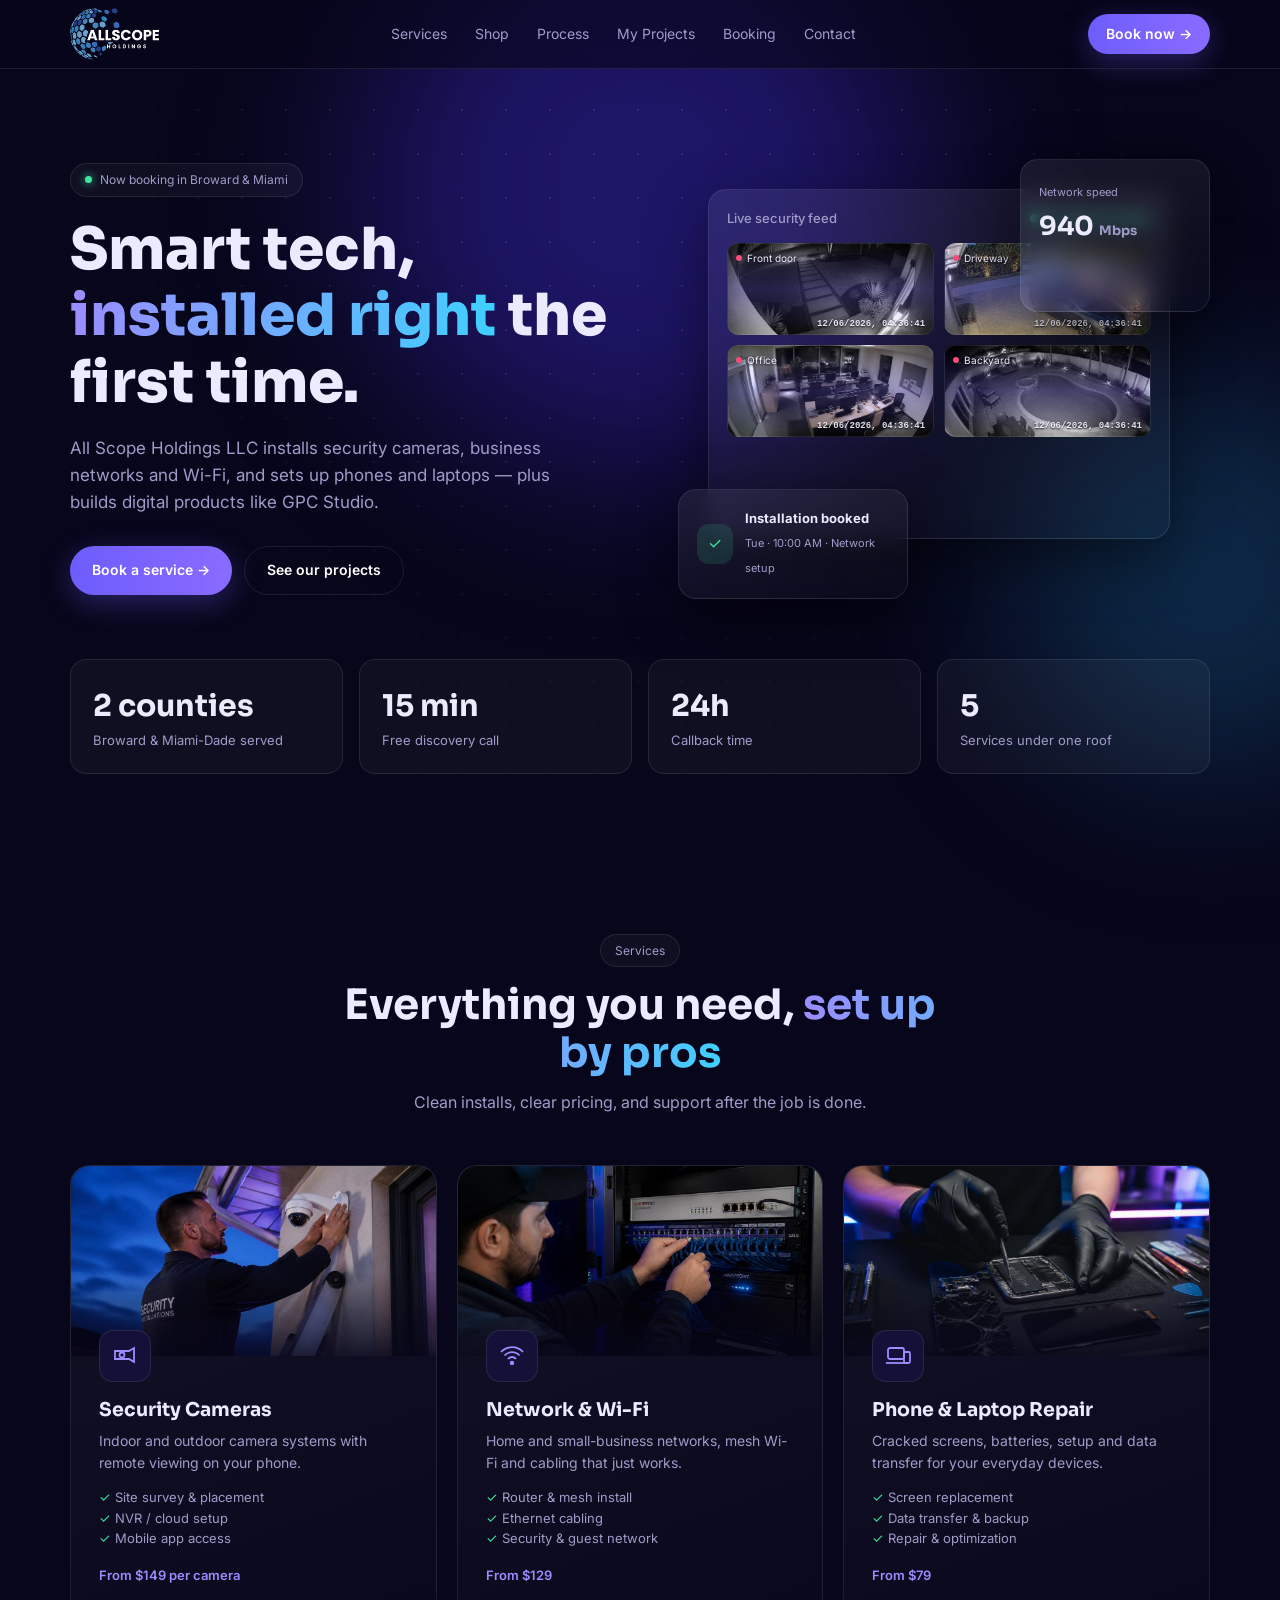
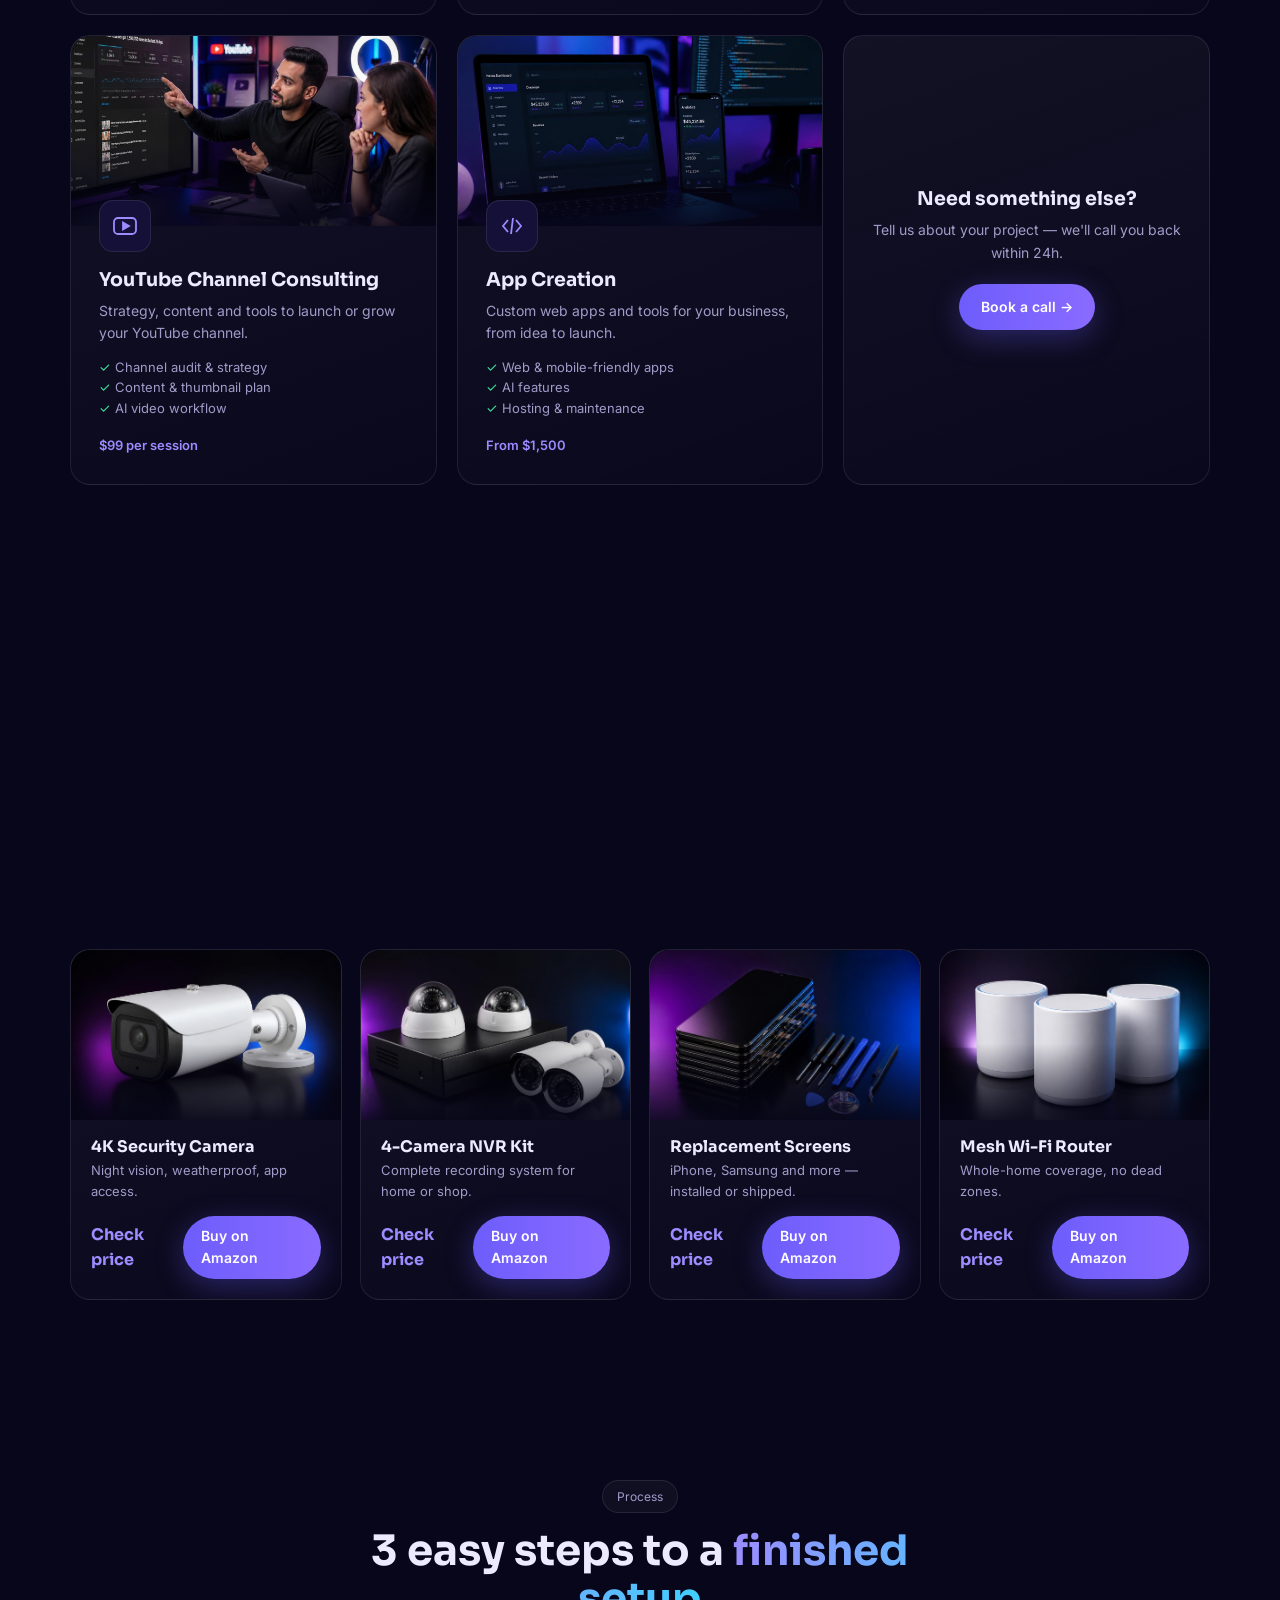
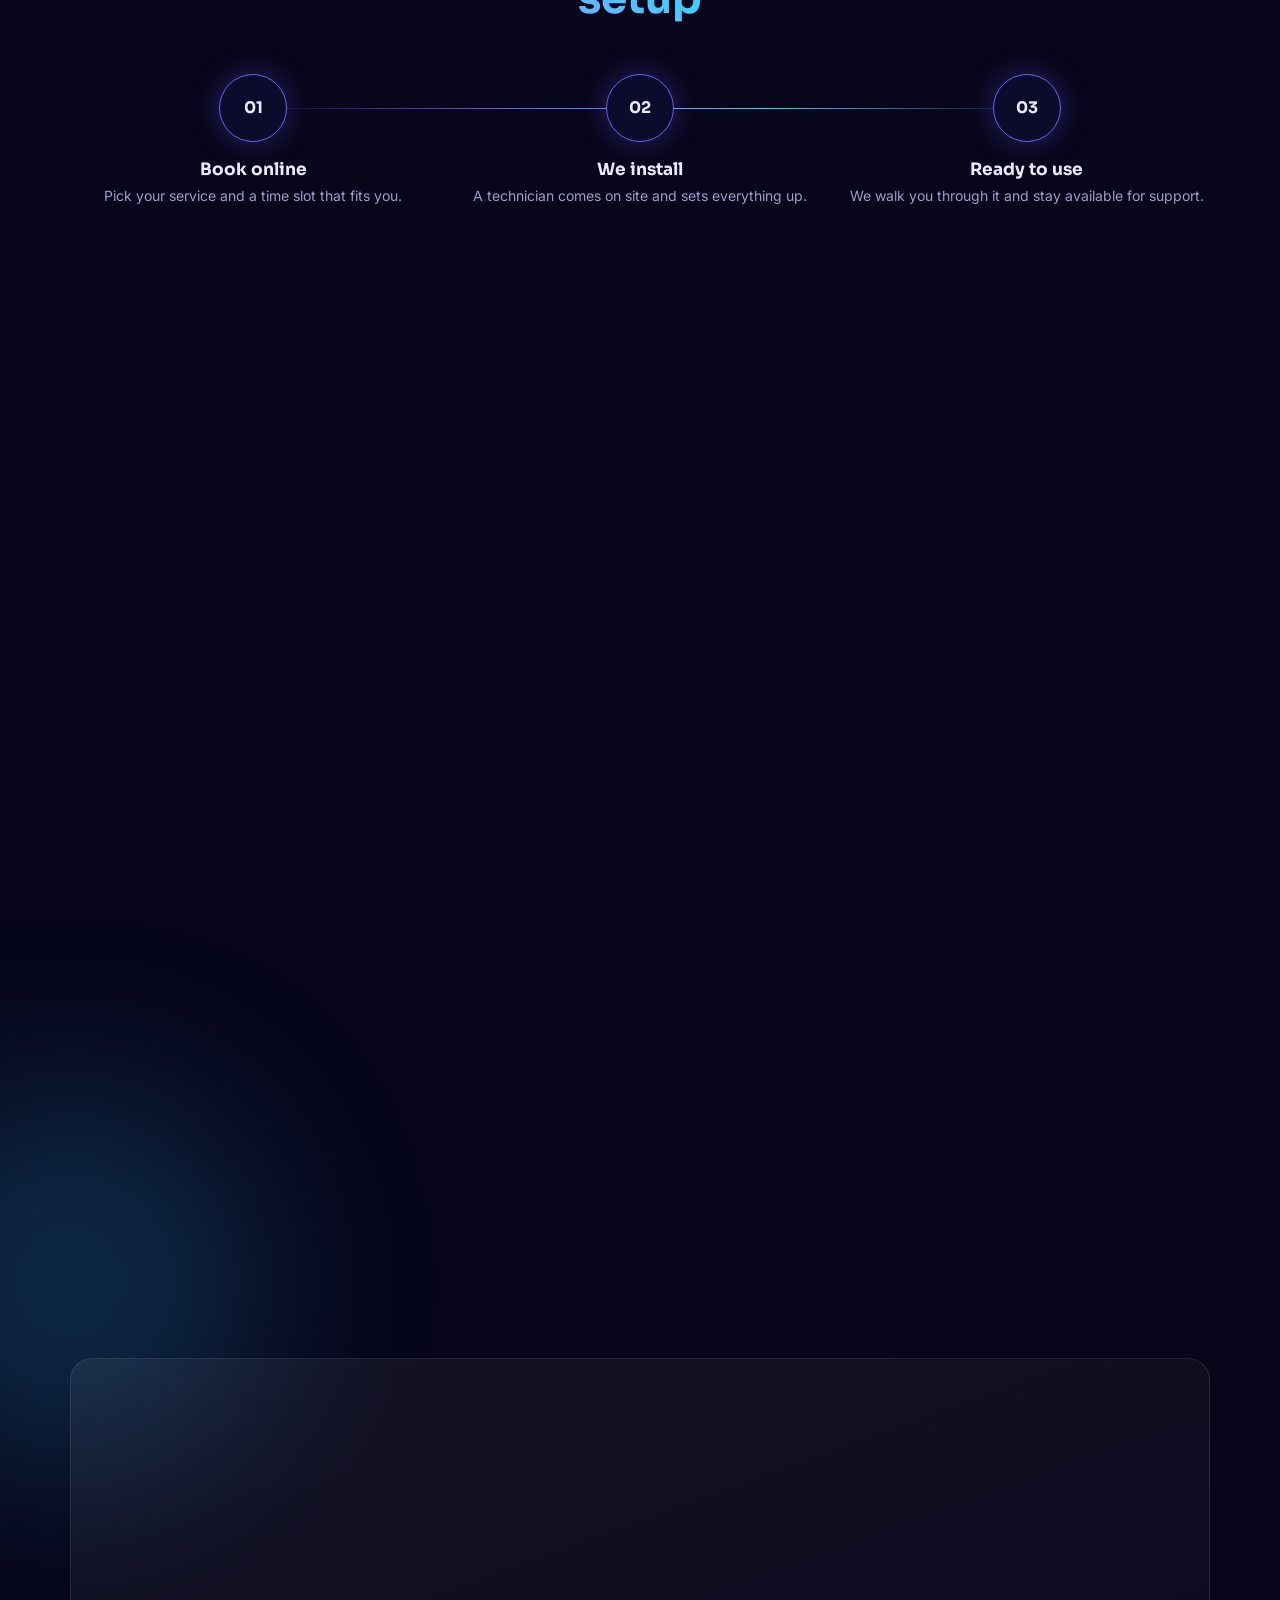
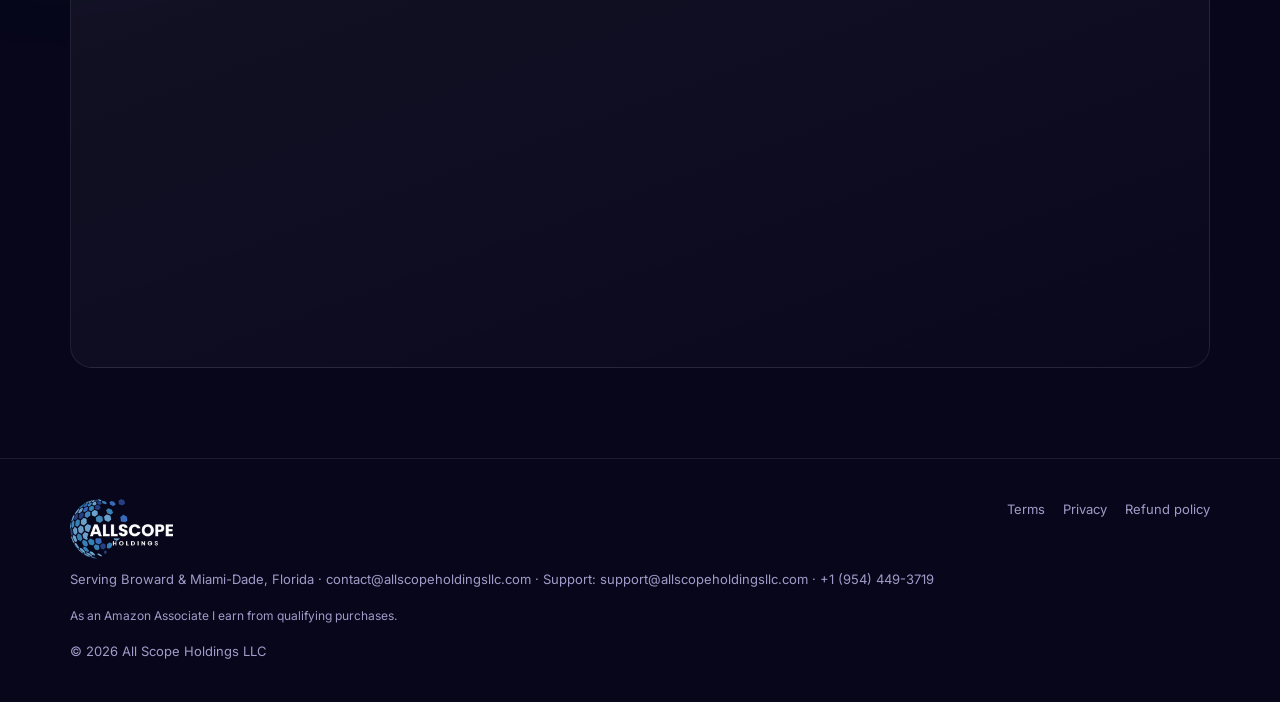
==== index.html @ c4abbd84 "Hero: realistic camera views with live clock, mobile layout fix Co-Authored-By: Claude Opus 5.5 <nor" ====
<!doctype html>
<html lang="en">
<head>
<meta charset="utf-8">
<meta name="viewport" content="width=device-width, initial-scale=1">
<title>All Scope Holdings LLC — Tech Installation & Digital Projects</title>
<link rel="icon" href="favicon.ico" sizes="any">
<link rel="icon" type="image/png" sizes="32x32" href="favicon-32.png">
<link rel="apple-touch-icon" href="apple-touch-icon.png">
<link rel="preconnect" href="https://fonts.googleapis.com">
<link href="https://fonts.googleapis.com/css2?family=Sora:wght@400;600;700;800&family=Inter:wght@400;500;600&display=swap" rel="stylesheet">
<style>
:root{
  --bg:#07061a; --bg2:#0d0b2b; --card:rgba(255,255,255,.04); --line:rgba(255,255,255,.09);
  --text:#eceaff; --muted:#a09cc9; --p1:#6d5dfc; --p2:#9b8cff; --p3:#3fd0ff; --ok:#3ee6a0;
}
*{box-sizing:border-box;margin:0;padding:0}
html{scroll-behavior:smooth}
body{background:var(--bg);color:var(--text);font-family:Inter,system-ui,sans-serif;line-height:1.6;overflow-x:hidden}
h1,h2,h3{font-family:Sora,sans-serif;line-height:1.15}
a{color:inherit;text-decoration:none}
.wrap{max-width:1180px;margin:0 auto;padding:0 20px}
.grad{background:linear-gradient(90deg,var(--p2),var(--p3));-webkit-background-clip:text;background-clip:text;color:transparent}

/* background */
.stars{position:fixed;inset:0;z-index:-2;background-image:radial-gradient(rgba(255,255,255,.35) 1px,transparent 1px);background-size:44px 44px;mask-image:radial-gradient(ellipse at top,#000 20%,transparent 75%);opacity:.35}
.glow{position:absolute;border-radius:50%;filter:blur(90px);z-index:-1;pointer-events:none}
.g1{width:560px;height:560px;background:#4b35ff55;top:-160px;left:50%;transform:translateX(-50%);animation:pulse 8s ease-in-out infinite}
.g2{width:380px;height:380px;background:#2bb8ff33;top:320px;right:-120px;animation:pulse 10s ease-in-out infinite reverse}
@keyframes pulse{50%{opacity:.55;transform:translateX(-50%) scale(1.12)}}
.g2{animation-name:pulse2}@keyframes pulse2{50%{opacity:.5;transform:scale(1.15)}}

/* nav */
nav{position:sticky;top:0;z-index:50;backdrop-filter:blur(14px);background:rgba(7,6,26,.6);border-bottom:1px solid var(--line)}
nav .wrap{display:flex;align-items:center;justify-content:space-between;height:68px}
.logo{display:flex;align-items:center;gap:10px;font-family:Sora;font-weight:800;font-size:18px}
.links{display:flex;gap:28px;font-size:14px;color:var(--muted)}
.links a:hover{color:#fff}
.btn{display:inline-flex;align-items:center;gap:8px;padding:12px 22px;border-radius:999px;background:linear-gradient(90deg,var(--p1),#8a6bff);color:#fff;font-weight:600;font-size:14px;border:0;cursor:pointer;box-shadow:0 8px 30px #6d5dfc55;transition:transform .2s,box-shadow .2s}
.btn:hover{transform:translateY(-2px);box-shadow:0 12px 40px #6d5dfc88}
.btn.ghost{background:transparent;border:1px solid var(--line);box-shadow:none}
.btn.sm{padding:9px 18px}

/* hero */
.hero{position:relative;padding:90px 0 70px}
.hero .wrap{display:grid;grid-template-columns:1.05fr 1fr;gap:50px;align-items:center}
.pill{display:inline-flex;gap:8px;align-items:center;padding:6px 14px;border:1px solid var(--line);border-radius:999px;font-size:12px;color:var(--muted);background:var(--card)}
.pill b{width:7px;height:7px;border-radius:50%;background:var(--ok);box-shadow:0 0 10px var(--ok)}
.hero h1{font-size:clamp(36px,5vw,58px);margin:20px 0 18px;font-weight:800}
.hero p{color:var(--muted);font-size:17px;max-width:520px}
.cta{display:flex;gap:12px;margin-top:30px;flex-wrap:wrap}

/* hero visual */
.stage{position:relative;height:440px}
.panel{position:absolute;background:linear-gradient(160deg,rgba(255,255,255,.08),rgba(255,255,255,.02));border:1px solid var(--line);border-radius:18px;backdrop-filter:blur(10px);padding:18px;box-shadow:0 20px 60px rgba(0,0,0,.45)}
.float{animation:float 6s ease-in-out infinite}
.float.d2{animation-delay:-2s}.float.d3{animation-delay:-4s}
@keyframes float{50%{transform:translateY(-14px)}}
.p-main{inset:30px 40px 60px 30px}
.p-main h4{font-size:13px;color:var(--muted);font-weight:500;display:flex;justify-content:space-between}
.cams{display:grid;grid-template-columns:1fr 1fr;gap:10px;margin-top:14px}
.cam{height:92px;border-radius:12px;background:linear-gradient(135deg,#1b1646,#0f1c3a) center/cover no-repeat;position:relative;overflow:hidden;border:1px solid var(--line)}
.cam time{position:absolute;right:8px;bottom:5px;font:600 9px/1 ui-monospace,Consolas,monospace;color:#fff;text-shadow:0 1px 2px #000;opacity:.9}
.cam:after{content:"";position:absolute;inset:0;background:linear-gradient(transparent,rgba(109,93,252,.25),transparent);animation:scan 3.2s linear infinite}
.cam:nth-child(2):after{animation-delay:-.8s}.cam:nth-child(3):after{animation-delay:-1.6s}.cam:nth-child(4):after{animation-delay:-2.4s}
@keyframes scan{from{transform:translateY(-100%)}to{transform:translateY(100%)}}
.cam span{position:absolute;left:8px;top:6px;font-size:10px;color:#fff;text-shadow:0 1px 2px #000;display:flex;gap:5px;align-items:center}
.cam span:before{content:"";width:6px;height:6px;border-radius:50%;background:#ff4d6d;animation:blink 1.2s infinite}
@keyframes blink{50%{opacity:.2}}
.p-net{right:0;top:0;width:190px}
.p-net small{color:var(--muted);font-size:11px}
.p-net strong{display:block;font-family:Sora;font-size:26px;margin:2px 0}
.bars{display:flex;gap:5px;align-items:flex-end;height:44px}
.bars i{flex:1;border-radius:4px;background:linear-gradient(var(--p2),var(--p1));animation:bar 2.4s ease-in-out infinite}
.bars i:nth-child(2n){animation-delay:-.6s}.bars i:nth-child(3n){animation-delay:-1.2s}
@keyframes bar{0%,100%{height:30%}50%{height:100%}}
.p-book{left:0;bottom:0;width:230px;display:flex;gap:12px;align-items:center}
.p-book .ic{width:40px;height:40px;border-radius:12px;background:#3ee6a022;display:grid;place-items:center;color:var(--ok)}
.p-book b{font-size:13px;display:block}.p-book small{font-size:11px;color:var(--muted)}

/* stats */
.hero .wrap.full{display:block;margin-top:60px}
.stats{display:grid;grid-template-columns:repeat(4,1fr);gap:16px;margin-top:10px}
.stat{padding:22px;border:1px solid var(--line);border-radius:16px;background:var(--card)}
.stat strong{font-family:Sora;font-size:30px}
.stat p{color:var(--muted);font-size:13px}

/* sections */
section{padding:90px 0;position:relative}
.head{text-align:center;max-width:640px;margin:0 auto 50px}
.head .pill{margin-bottom:14px}
.head h2{font-size:clamp(28px,3.6vw,42px);margin-bottom:12px}
.head p{color:var(--muted)}
.grid3{display:grid;grid-template-columns:repeat(3,1fr);gap:20px}
.card{position:relative;padding:28px;border:1px solid var(--line);border-radius:20px;background:linear-gradient(160deg,rgba(255,255,255,.05),rgba(255,255,255,.01));overflow:hidden;transition:transform .3s,border-color .3s}
.card:before{content:"";position:absolute;inset:-1px;border-radius:20px;padding:1px;background:linear-gradient(140deg,var(--p1),transparent 40%,transparent 60%,var(--p3));-webkit-mask:linear-gradient(#000 0 0) content-box,linear-gradient(#000 0 0);-webkit-mask-composite:xor;mask-composite:exclude;opacity:0;transition:opacity .3s}
.card:hover{transform:translateY(-6px)}.card:hover:before{opacity:1}
.card .ic{width:52px;height:52px;border-radius:14px;display:grid;place-items:center;background:linear-gradient(135deg,#6d5dfc33,#3fd0ff22);margin-bottom:18px;color:var(--p2)}
.card h3{font-size:19px;margin-bottom:8px}
.card p{color:var(--muted);font-size:14px}
.card .price{margin-top:16px;font-size:13px;color:var(--p2);font-weight:600}
.card ul{list-style:none;margin-top:12px;font-size:13px;color:var(--muted)}
.card li:before{content:"✓  ";color:var(--ok)}
.card .ph{margin:-28px -28px 22px;height:190px;background:linear-gradient(135deg,#1b1646,#0f1c3a) center/cover no-repeat;position:relative}
.card .ph:after{content:"";position:absolute;inset:0;background:linear-gradient(transparent 55%,rgba(7,6,26,.85))}
.card .ph + .ic{margin-top:-48px;position:relative;z-index:1;background:#141038;border:1px solid var(--line)}

/* shop */
.shop{display:grid;grid-template-columns:repeat(4,1fr);gap:18px}
.item{padding:0;display:flex;flex-direction:column}
.item .ph{margin:0;height:170px}
.item .body{padding:18px 20px 20px;display:flex;flex-direction:column;flex:1}
.item h3{font-size:16px;margin-bottom:4px}
.item p{font-size:13px;flex:1}
.item .row{display:flex;justify-content:space-between;align-items:center;margin-top:14px}
.item .row b{font-family:Sora;color:var(--p2)}

/* process */
.steps{display:grid;grid-template-columns:repeat(3,1fr);gap:20px;position:relative}
.steps:before{content:"";position:absolute;top:34px;left:16%;right:16%;height:1px;background:linear-gradient(90deg,transparent,var(--p1),var(--p3),transparent)}
.step{text-align:center}
.step .n{width:68px;height:68px;margin:0 auto 18px;border-radius:50%;display:grid;place-items:center;font-family:Sora;font-weight:700;background:var(--bg2);border:1px solid var(--p1);box-shadow:0 0 30px #6d5dfc55;position:relative}
.step h3{font-size:17px;margin-bottom:6px}.step p{color:var(--muted);font-size:14px}

/* projects */
.feat{display:grid;grid-template-columns:1.2fr 1fr;gap:40px;align-items:center;padding:40px}
.feat .tag{display:inline-block;font-size:11px;padding:4px 10px;border-radius:999px;background:#6d5dfc33;color:var(--p2);margin-bottom:14px}
.feat h3{font-size:30px}
.feat .art{position:absolute;right:-60px;top:-60px;width:320px;height:320px;border-radius:50%;background:radial-gradient(circle,#6d5dfc55,transparent 70%)}
.plans{display:grid;gap:10px;position:relative}
.plans div{display:grid;grid-template-columns:90px 1fr auto;align-items:center;padding:14px 18px;border:1px solid var(--line);border-radius:14px;background:rgba(7,6,26,.5);font-size:14px}
.plans span{color:var(--muted)}.plans em{font-style:normal;font-family:Sora;font-weight:600;color:var(--p2)}
.plans small{color:var(--muted);font-size:12px;text-align:right}

/* booking */
.cal{padding:24px;border:1px solid var(--line);border-radius:22px;background:linear-gradient(160deg,rgba(255,255,255,.06),rgba(255,255,255,.01))}

footer{border-top:1px solid var(--line);padding:40px 0;color:var(--muted);font-size:13px}
footer .wrap{display:flex;justify-content:space-between;flex-wrap:wrap;gap:16px}
footer nav{position:static;background:none;border:0;backdrop-filter:none;display:flex;gap:18px}

/* reveal */
.rv{opacity:0;transform:translateY(40px);transition:opacity .9s ease,transform .9s cubic-bezier(.2,.7,.2,1)}
.rv.in{opacity:1;transform:none}

@media (max-width:900px){
  .hero .wrap{grid-template-columns:1fr}
  .grid3,.steps,.stats,.shop{grid-template-columns:1fr 1fr}
  .feat{grid-template-columns:1fr;padding:28px}
  .links{display:none}
  .steps:before{display:none}
}
@media (max-width:560px){.grid3,.steps,.stats,.shop{grid-template-columns:1fr}.stage{height:520px}.p-main{inset:135px 0 60px 0}.p-net{width:170px;padding:14px}}
@media (prefers-reduced-motion:reduce){*{animation:none!important;transition:none!important}.rv{opacity:1;transform:none}}
</style>
</head>
<body>
<div class="stars"></div>

<nav><div class="wrap">
  <a class="logo" href="#"><img src="img/logo-nav.png" alt="All Scope Holdings" height="52"></a>
  <div class="links"><a href="#services">Services</a><a href="#shop">Shop</a><a href="#process">Process</a><a href="#projects">My Projects</a><a href="#booking">Booking</a><a href="#contact">Contact</a></div>
  <a class="btn sm" href="#booking">Book now →</a>
</div></nav>

<header class="hero">
  <div class="glow g1"></div><div class="glow g2"></div>
  <div class="wrap">
    <div class="rv">
      <span class="pill"><b></b> Now booking in Broward & Miami</span>
      <h1>Smart tech, <span class="grad">installed right</span> the first time.</h1>
      <p>All Scope Holdings LLC installs security cameras, business networks and Wi-Fi, and sets up phones and laptops — plus builds digital products like GPC Studio.</p>
      <div class="cta"><a class="btn" href="#booking">Book a service →</a><a class="btn ghost" href="#projects">See our projects</a></div>
    </div>
    <div class="stage rv">
      <div class="panel p-main float">
        <h4><span>Live security feed</span><span style="color:var(--ok)">● 4 cameras online</span></h4>
        <div class="cams"><div class="cam" style="background-image:url(img/cam-front.jpg)"><span>Front door</span><time></time></div><div class="cam" style="background-image:url(img/cam-driveway.jpg)"><span>Driveway</span><time></time></div><div class="cam" style="background-image:url(img/cam-office.jpg)"><span>Office</span><time></time></div><div class="cam" style="background-image:url(img/cam-backyard.jpg)"><span>Backyard</span><time></time></div></div>
      </div>
      <div class="panel p-net float d2"><small>Network speed</small><strong>940 <span style="font-size:13px;color:var(--muted)">Mbps</span></strong><div class="bars"><i></i><i></i><i></i><i></i><i></i><i></i><i></i></div></div>
      <div class="panel p-book float d3"><div class="ic">✓</div><div><b>Installation booked</b><small>Tue · 10:00 AM · Network setup</small></div></div>
    </div>
  </div>
  <div class="wrap full"><div class="stats rv">
    <div class="stat"><strong data-count="2">0</strong><strong> counties</strong><p>Broward & Miami-Dade served</p></div>
    <div class="stat"><strong data-count="15">0</strong><strong> min</strong><p>Free discovery call</p></div>
    <div class="stat"><strong data-count="24">0</strong><strong>h</strong><p>Callback time</p></div>
    <div class="stat"><strong data-count="5">0</strong><strong></strong><p>Services under one roof</p></div>
  </div></div>
</header>

<section id="services">
  <div class="wrap">
    <div class="head rv"><span class="pill">Services</span><h2>Everything you need, <span class="grad">set up by pros</span></h2><p>Clean installs, clear pricing, and support after the job is done.</p></div>
    <div class="grid3">
      <div class="card rv"><div class="ph" style="background-image:url(img/cameras.jpg)"></div><div class="ic"><svg width="26" height="26" fill="none" stroke="currentColor" stroke-width="1.8"><path d="M3 8h14l5-3v14l-5-3H3z"/><circle cx="10" cy="12" r="2.5"/></svg></div><h3>Security Cameras</h3><p>Indoor and outdoor camera systems with remote viewing on your phone.</p><ul><li>Site survey & placement</li><li>NVR / cloud setup</li><li>Mobile app access</li></ul><div class="price">From $149 per camera</div></div>
      <div class="card rv"><div class="ph" style="background-image:url(img/network.jpg)"></div><div class="ic"><svg width="26" height="26" fill="none" stroke="currentColor" stroke-width="1.8"><path d="M2 9a15 15 0 0 1 22 0M5.5 12.5a10 10 0 0 1 15 0M9 16a5 5 0 0 1 8 0"/><circle cx="13" cy="20" r="1.3" fill="currentColor"/></svg></div><h3>Network & Wi-Fi</h3><p>Home and small-business networks, mesh Wi-Fi and cabling that just works.</p><ul><li>Router & mesh install</li><li>Ethernet cabling</li><li>Security & guest network</li></ul><div class="price">From $129</div></div>
      <div class="card rv"><div class="ph" style="background-image:url(img/phone-repair.jpg)"></div><div class="ic"><svg width="26" height="26" fill="none" stroke="currentColor" stroke-width="1.8"><rect x="3" y="5" width="16" height="11" rx="2"/><path d="M1 20h20"/><rect x="19" y="9" width="6" height="11" rx="1.5"/></svg></div><h3>Phone & Laptop Repair</h3><p>Cracked screens, batteries, setup and data transfer for your everyday devices.</p><ul><li>Screen replacement</li><li>Data transfer & backup</li><li>Repair & optimization</li></ul><div class="price">From $79</div></div>
      <div class="card rv"><div class="ph" style="background-image:url(img/youtube.jpg)"></div><div class="ic"><svg width="26" height="26" fill="none" stroke="currentColor" stroke-width="1.8"><rect x="2" y="5" width="22" height="16" rx="4"/><path d="M11 9.5v7l6-3.5z" fill="currentColor"/></svg></div><h3>YouTube Channel Consulting</h3><p>Strategy, content and tools to launch or grow your YouTube channel.</p><ul><li>Channel audit & strategy</li><li>Content & thumbnail plan</li><li>AI video workflow</li></ul><div class="price">$99 per session</div></div>
      <div class="card rv"><div class="ph" style="background-image:url(img/app-dev.jpg)"></div><div class="ic"><svg width="26" height="26" fill="none" stroke="currentColor" stroke-width="1.8"><path d="M9 7l-5 6 5 6M17 7l5 6-5 6M14 5l-2 16"/></svg></div><h3>App Creation</h3><p>Custom web apps and tools for your business, from idea to launch.</p><ul><li>Web & mobile-friendly apps</li><li>AI features</li><li>Hosting & maintenance</li></ul><div class="price">From $1,500</div></div>
      <div class="card rv" style="display:flex;flex-direction:column;justify-content:center;text-align:center"><h3>Need something else?</h3><p>Tell us about your project — we'll call you back within 24h.</p><div style="margin-top:20px"><a class="btn" href="#booking">Book a call →</a></div></div>
    </div>
  </div>
</section>

<section id="shop">
  <div class="wrap">
    <div class="head rv"><span class="pill">Shop</span><h2>Quality <span class="grad">equipment</span>, ready to install</h2><p>The same gear we use on our jobs. Order it on Amazon, then book us for the installation.</p><p style="font-size:12px;margin-top:8px">As an Amazon Associate I earn from qualifying purchases.</p></div>
    <div class="shop">
      <div class="card item rv"><div class="ph" style="background-image:url(img/shop-camera.jpg)"></div><div class="body"><h3>4K Security Camera</h3><p>Night vision, weatherproof, app access.</p><div class="row"><b>Check price</b><a class="btn sm" href="https://www.amazon.com/shop/constantdeal" target="_blank" rel="noopener sponsored">Buy on Amazon</a></div></div></div>
      <div class="card item rv"><div class="ph" style="background-image:url(img/shop-kit.jpg)"></div><div class="body"><h3>4-Camera NVR Kit</h3><p>Complete recording system for home or shop.</p><div class="row"><b>Check price</b><a class="btn sm" href="https://www.amazon.com/shop/constantdeal" target="_blank" rel="noopener sponsored">Buy on Amazon</a></div></div></div>
      <div class="card item rv"><div class="ph" style="background-image:url(img/shop-screen.jpg)"></div><div class="body"><h3>Replacement Screens</h3><p>iPhone, Samsung and more — installed or shipped.</p><div class="row"><b>Check price</b><a class="btn sm" href="https://www.amazon.com/shop/constantdeal" target="_blank" rel="noopener sponsored">Buy on Amazon</a></div></div></div>
      <div class="card item rv"><div class="ph" style="background-image:url(img/shop-wifi.jpg)"></div><div class="body"><h3>Mesh Wi-Fi Router</h3><p>Whole-home coverage, no dead zones.</p><div class="row"><b>Check price</b><a class="btn sm" href="https://www.amazon.com/shop/constantdeal" target="_blank" rel="noopener sponsored">Buy on Amazon</a></div></div></div>
    </div>
  </div>
</section>

<section id="process">
  <div class="wrap">
    <div class="head rv"><span class="pill">Process</span><h2>3 easy steps to a <span class="grad">finished setup</span></h2></div>
    <div class="steps">
      <div class="step rv"><div class="n">01</div><h3>Book online</h3><p>Pick your service and a time slot that fits you.</p></div>
      <div class="step rv"><div class="n">02</div><h3>We install</h3><p>A technician comes on site and sets everything up.</p></div>
      <div class="step rv"><div class="n">03</div><h3>Ready to use</h3><p>We walk you through it and stay available for support.</p></div>
    </div>
  </div>
</section>

<section id="projects">
  <div class="wrap">
    <div class="head rv"><span class="pill">My Projects</span><h2>Our <span class="grad">digital projects</span></h2><p>Products we build and run.</p></div>
    <a class="card feat rv" href="https://gpcstudio.app" target="_blank" rel="noopener">
      <div class="art"></div>
      <div>
        <span class="tag">SaaS · AI</span>
        <h3>GPC Studio</h3>
        <p>AI-powered video creation studio for YouTube creators: prompt generator, bulk images, text-to-speech, audio transcripts, royalty-free music and automatic video editing — all in one place.</p>
        <span class="btn" style="margin-top:22px">Open GPC Studio →</span>
      </div>
      <div class="plans">
        <div><b>Free</b><span>10 credits / mo</span><em>$0</em></div>
        <div><b>Creator</b><span>400 credits / mo</span><em>$5/mo</em></div>
        <div><b>Growth</b><span>2,000 credits / mo</span><em>$15/mo</em></div>
        <div><b>Scale</b><span>9,000 credits / mo</span><em>$49/mo</em></div>
        <small>Yearly billing saves 25%.</small>
      </div>
    </a>
  </div>
</section>

<section id="booking">
  <div class="glow g2" style="top:80px;left:-120px;right:auto"></div>
  <div class="wrap">
    <div class="head rv"><span class="pill">Online booking</span><h2>Book your <span class="grad">installation</span> in 1 minute</h2><p>Pick a time for a 15-minute call — we call you back to understand your needs and plan your installation.</p></div>
    <div class="cal rv"><div id="cal-inline" style="width:100%;min-height:560px;overflow:auto"></div></div>
  </div>
</section>

<footer id="contact"><div class="wrap">
  <div><img src="img/logo-nav.png" alt="All Scope Holdings LLC" height="60" style="display:block;margin-bottom:10px">Serving Broward & Miami-Dade, Florida · <a href="mailto:contact@allscopeholdingsllc.com">contact@allscopeholdingsllc.com</a> · Support: <a href="mailto:support@allscopeholdingsllc.com">support@allscopeholdingsllc.com</a> · <a href="tel:+19544493719">+1 (954) 449-3719</a></div>
  <nav><a href="#">Terms</a><a href="#">Privacy</a><a href="#">Refund policy</a></nav>
  <div style="flex-basis:100%;font-size:12px">As an Amazon Associate I earn from qualifying purchases.</div>
  <div>© 2026 All Scope Holdings LLC</div>
</div></footer>

<script>
// scroll reveal
const io=new IntersectionObserver(es=>es.forEach(e=>{if(e.isIntersecting){e.target.classList.add('in');io.unobserve(e.target)}}),{threshold:.15});
document.querySelectorAll('.rv').forEach((el,i)=>{el.style.transitionDelay=(i%3)*0.1+'s';io.observe(el)});
// counters
const co=new IntersectionObserver(es=>es.forEach(e=>{if(!e.isIntersecting)return;const el=e.target,end=+el.dataset.count,t0=performance.now();
  (function tick(t){const k=Math.min((t-t0)/1600,1);el.textContent=Math.round(end*(1-Math.pow(1-k,3)));if(k<1)requestAnimationFrame(tick)})(t0);co.unobserve(el)}),{threshold:.5});
document.querySelectorAll('[data-count]').forEach(el=>co.observe(el));
// live camera clocks
const clk=()=>{const t=new Date().toLocaleString("en-US",{month:"2-digit",day:"2-digit",year:"numeric",hour:"2-digit",minute:"2-digit",second:"2-digit",hour12:false});document.querySelectorAll(".cam time").forEach(e=>e.textContent=t)};clk();setInterval(clk,1000);
</script>
<script>
// Cal.com inline booking (official embed snippet)
(function (C, A, L) { let p = function (a, ar) { a.q.push(ar); }; let d = C.document; C.Cal = C.Cal || function () { let cal = C.Cal; let ar = arguments; if (!cal.loaded) { cal.ns = {}; cal.q = cal.q || []; d.head.appendChild(d.createElement("script")).src = A; cal.loaded = true; } if (ar[0] === L) { const api = function () { p(api, arguments); }; const namespace = ar[1]; api.q = api.q || []; if (typeof namespace === "string") { cal.ns[namespace] = cal.ns[namespace] || api; p(cal.ns[namespace], ar); p(cal, ["initNamespace", namespace]); } else p(cal, ar); return; } p(cal, ar); }; })(window, "https://app.cal.com/embed/embed.js", "init");
Cal("init", "book-an-appointment", { origin: "https://cal.com" });
Cal.ns["book-an-appointment"]("inline", { elementOrSelector: "#cal-inline", calLink: "guerino-constant/book-an-appointment", config: { layout: "month_view", theme: "dark" } });
Cal.ns["book-an-appointment"]("ui", { theme: "dark", cssVarsPerTheme: { dark: { "cal-brand": "#6d5dfc" } }, layout: "month_view" });
</script>
</body>
</html>
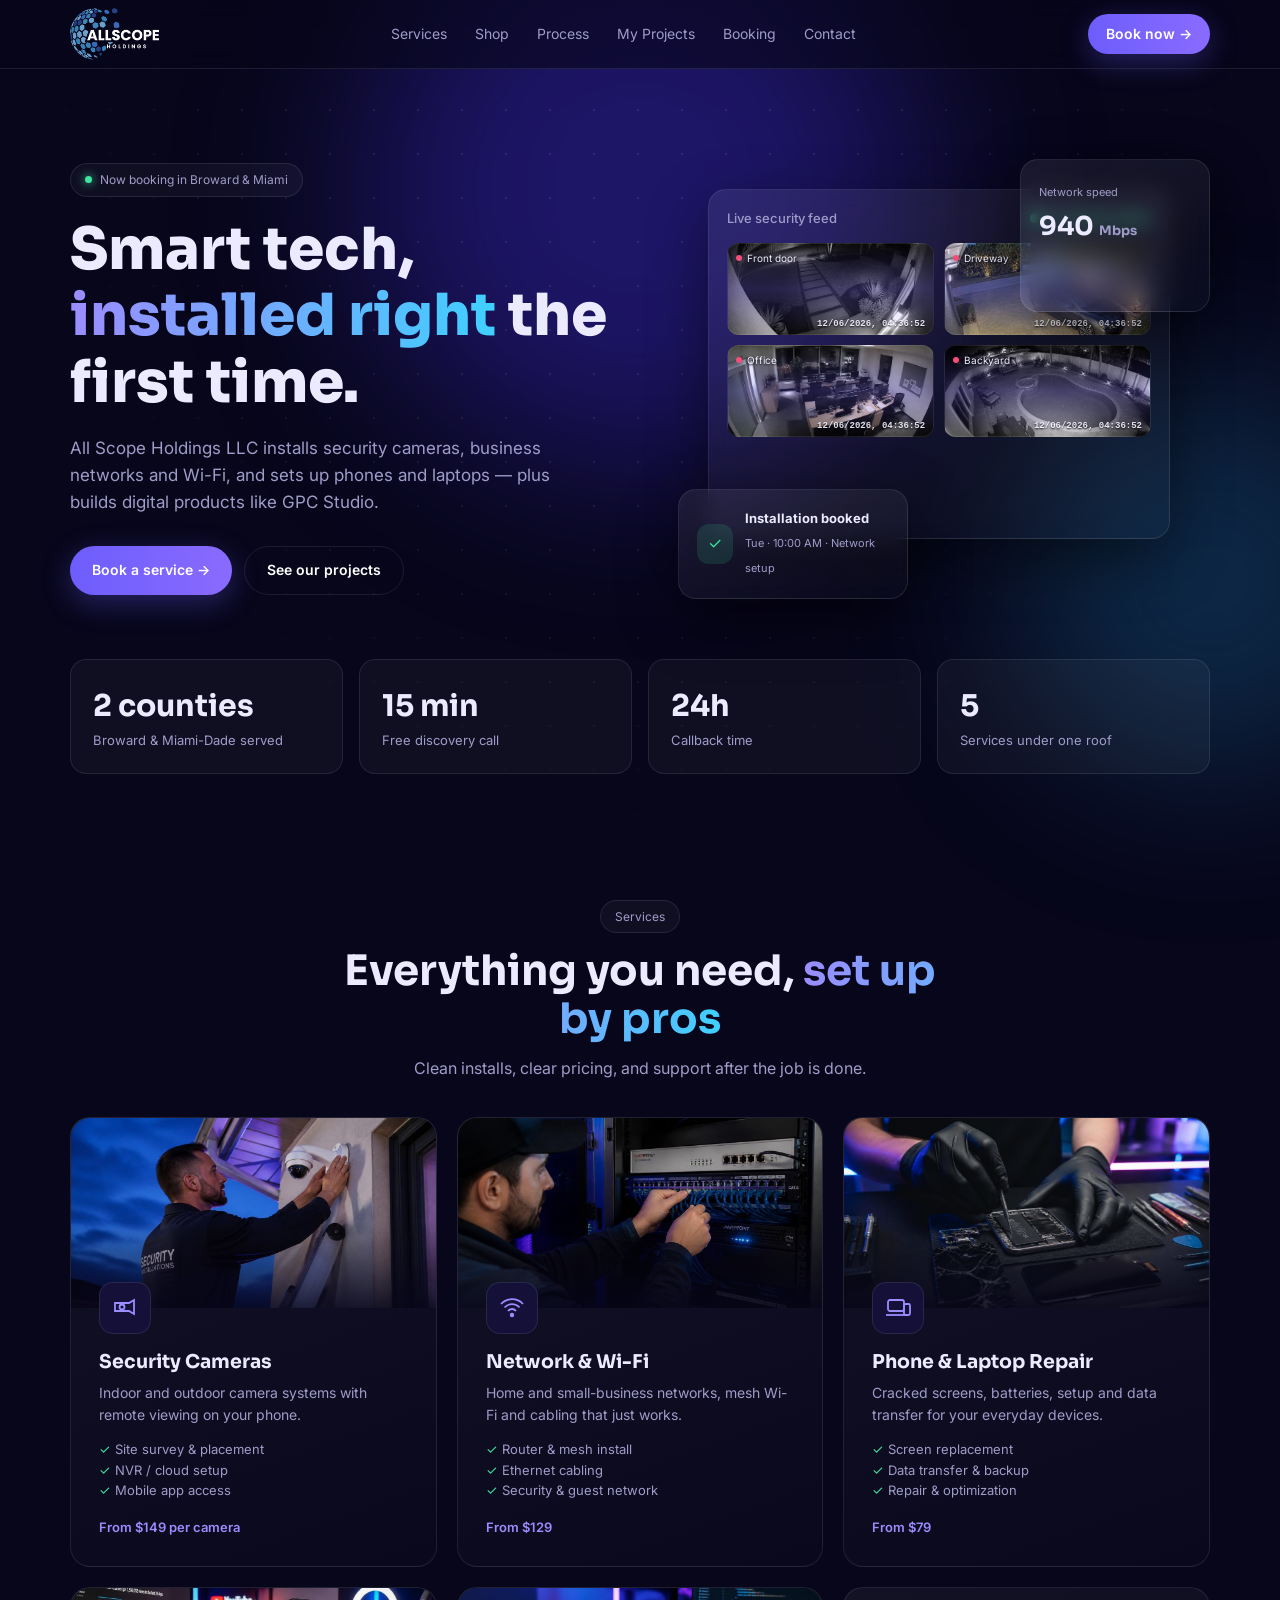
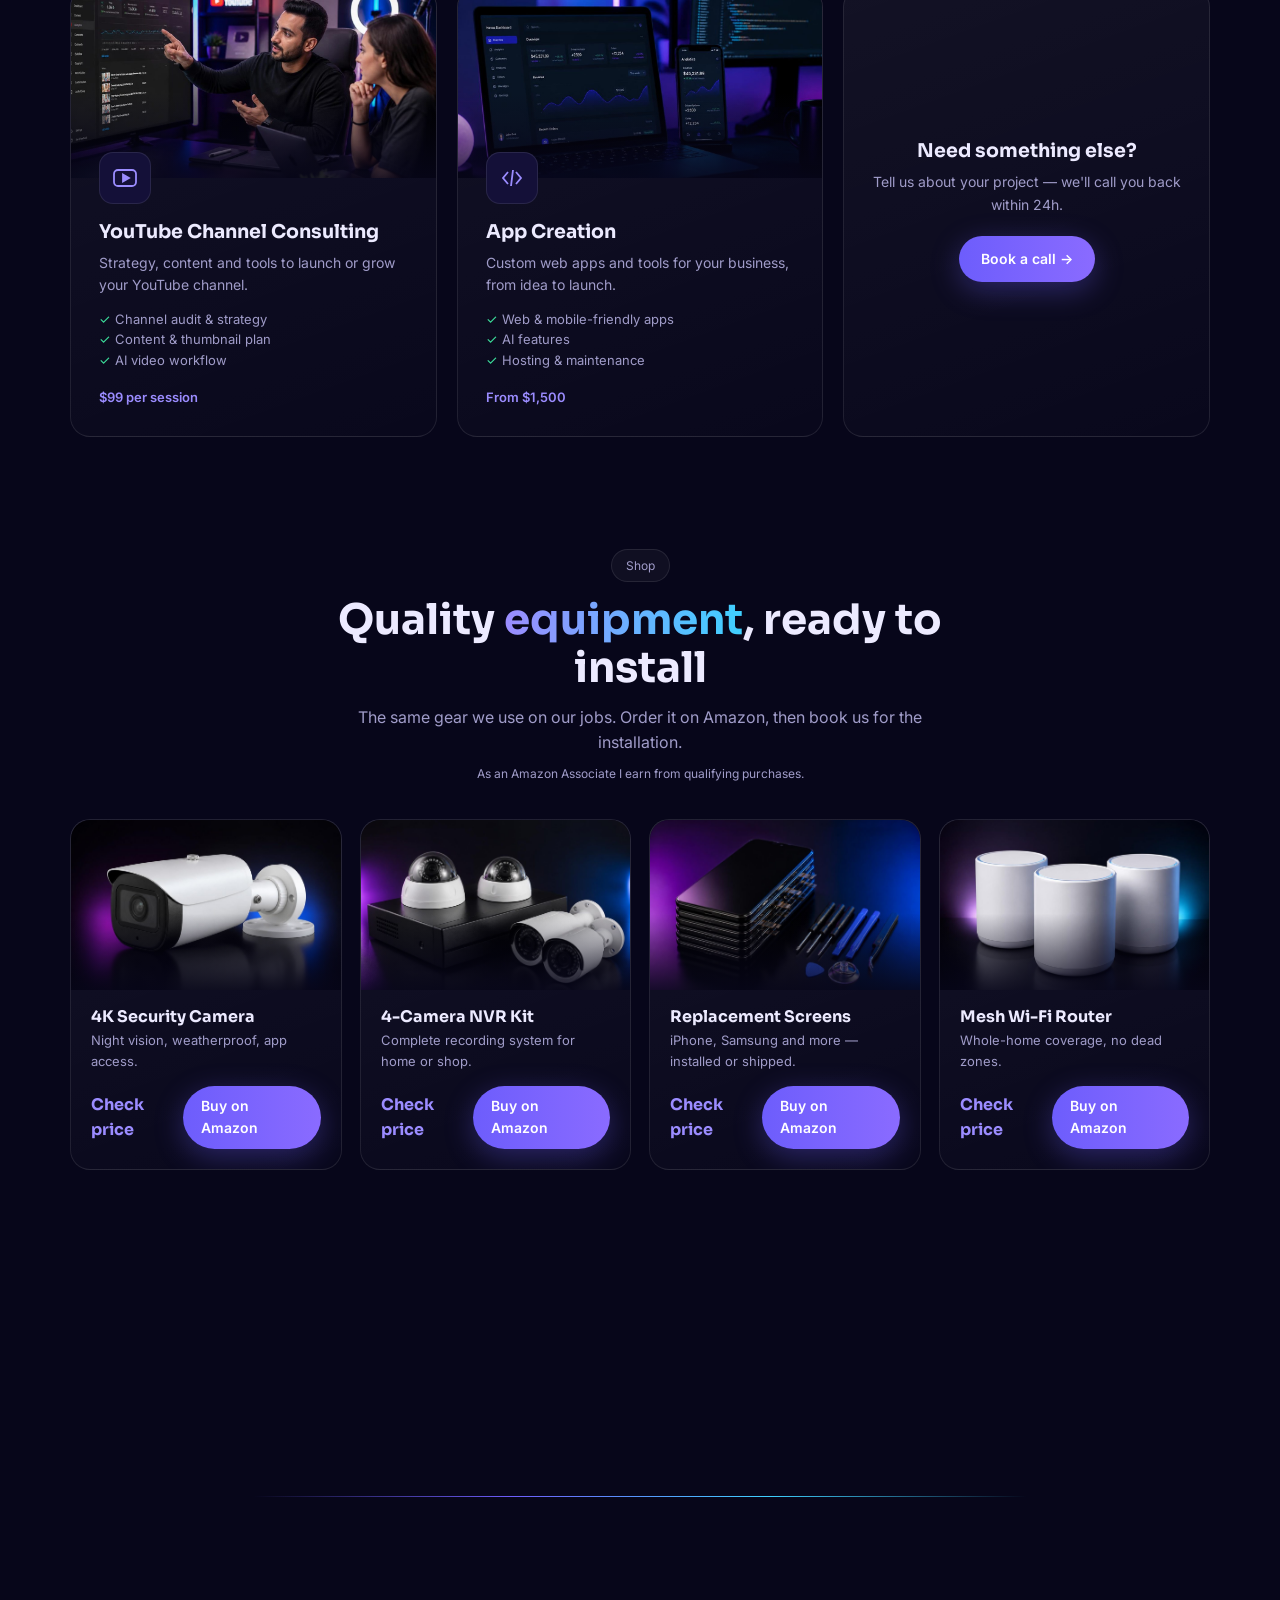
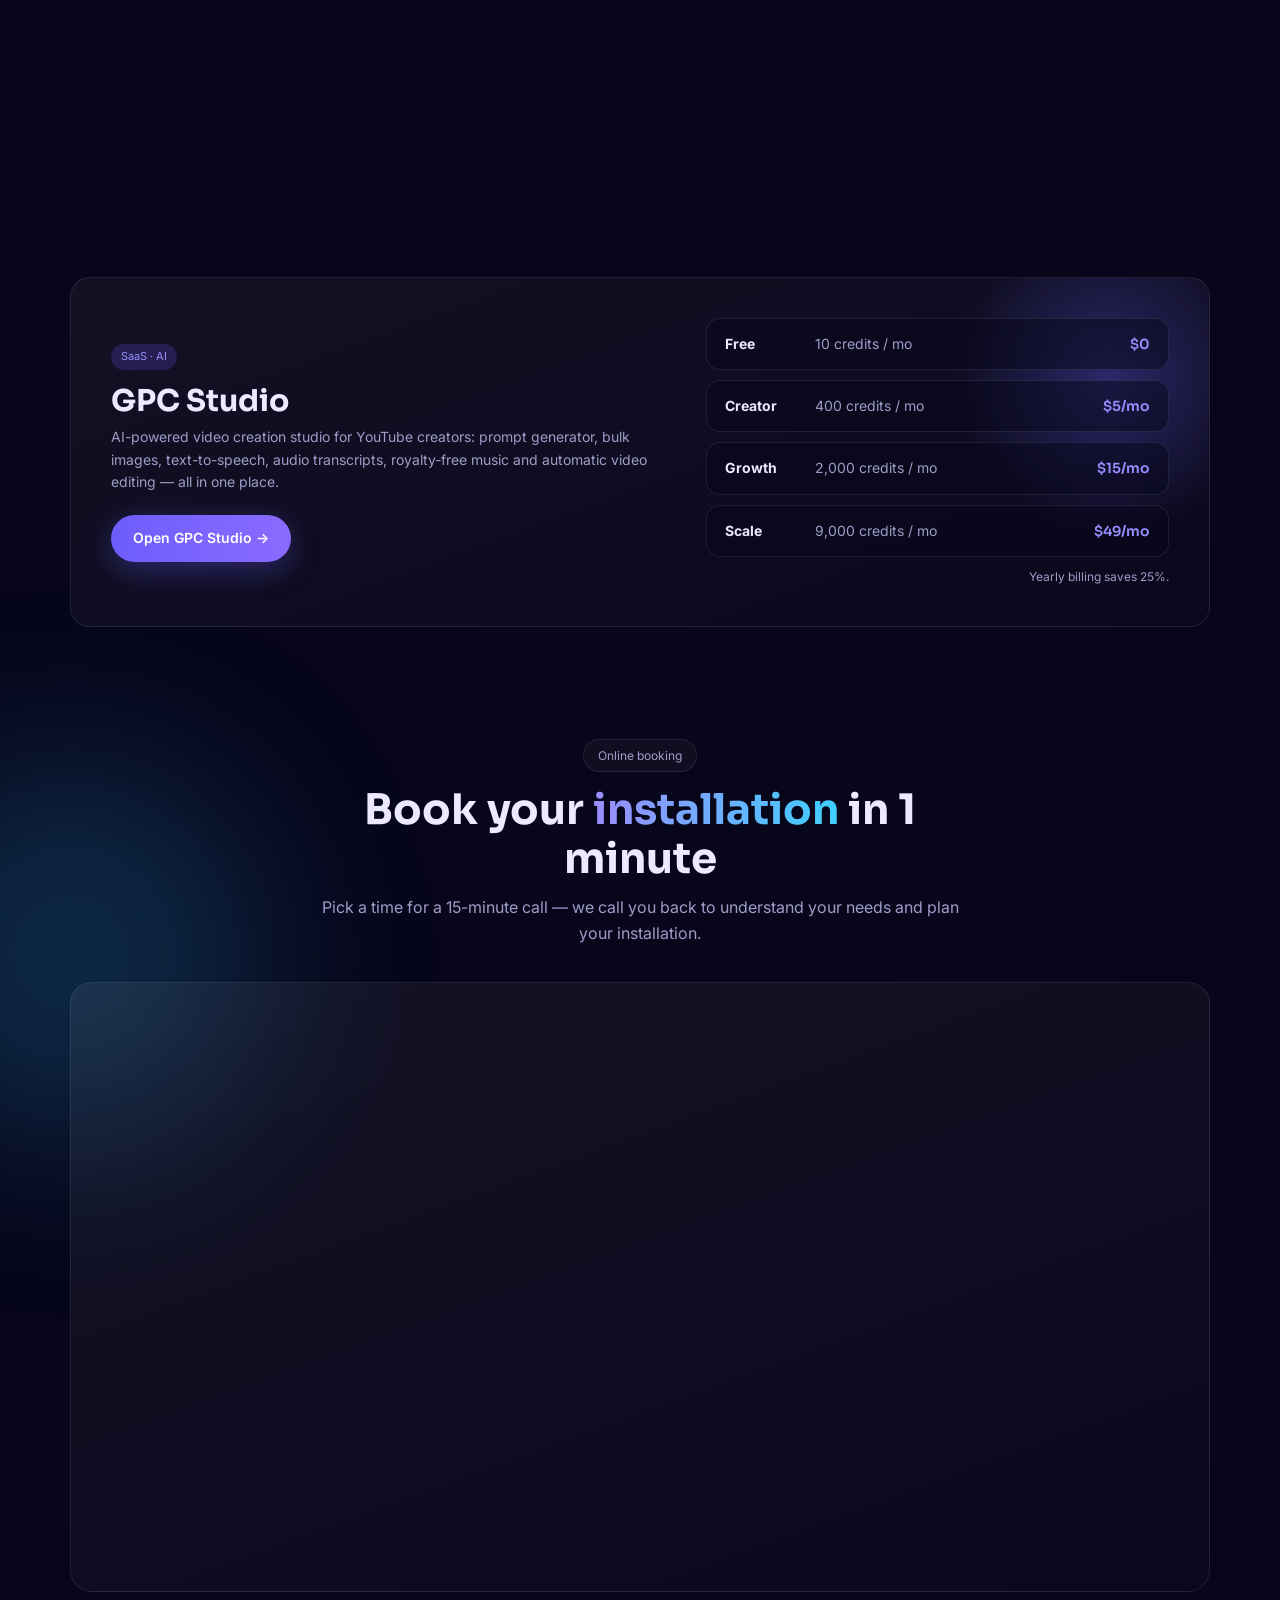
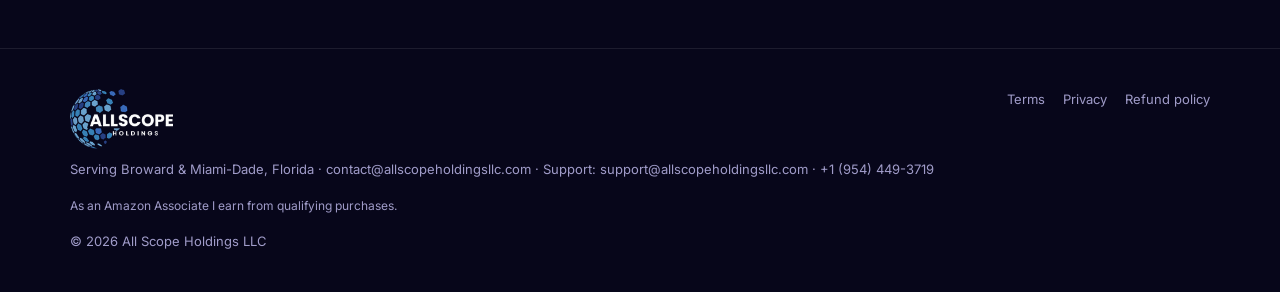
==== commit 050b4ad0: "Tighter section spacing, especially on mobile Co-Authored-By: Claude Opus 5.5 <noreply@anthropic.com" ====
--- a/index.html
+++ b/index.html
@@ -86,8 +86,8 @@
 .stat p{color:var(--muted);font-size:13px}
 
 /* sections */
-section{padding:90px 0;position:relative}
-.head{text-align:center;max-width:640px;margin:0 auto 50px}
+section{padding:56px 0;position:relative}
+.head{text-align:center;max-width:640px;margin:0 auto 36px}
 .head .pill{margin-bottom:14px}
 .head h2{font-size:clamp(28px,3.6vw,42px);margin-bottom:12px}
 .head p{color:var(--muted)}
@@ -150,7 +150,7 @@
   .links{display:none}
   .steps:before{display:none}
 }
-@media (max-width:560px){.grid3,.steps,.stats,.shop{grid-template-columns:1fr}.stage{height:520px}.p-main{inset:135px 0 60px 0}.p-net{width:170px;padding:14px}}
+@media (max-width:560px){section{padding:32px 0}.head{margin-bottom:24px}.hero{padding:48px 0 32px}.grid3,.steps,.stats,.shop{grid-template-columns:1fr}.stage{height:520px}.p-main{inset:135px 0 60px 0}.p-net{width:170px;padding:14px}}
 @media (prefers-reduced-motion:reduce){*{animation:none!important;transition:none!important}.rv{opacity:1;transform:none}}
 </style>
 </head>
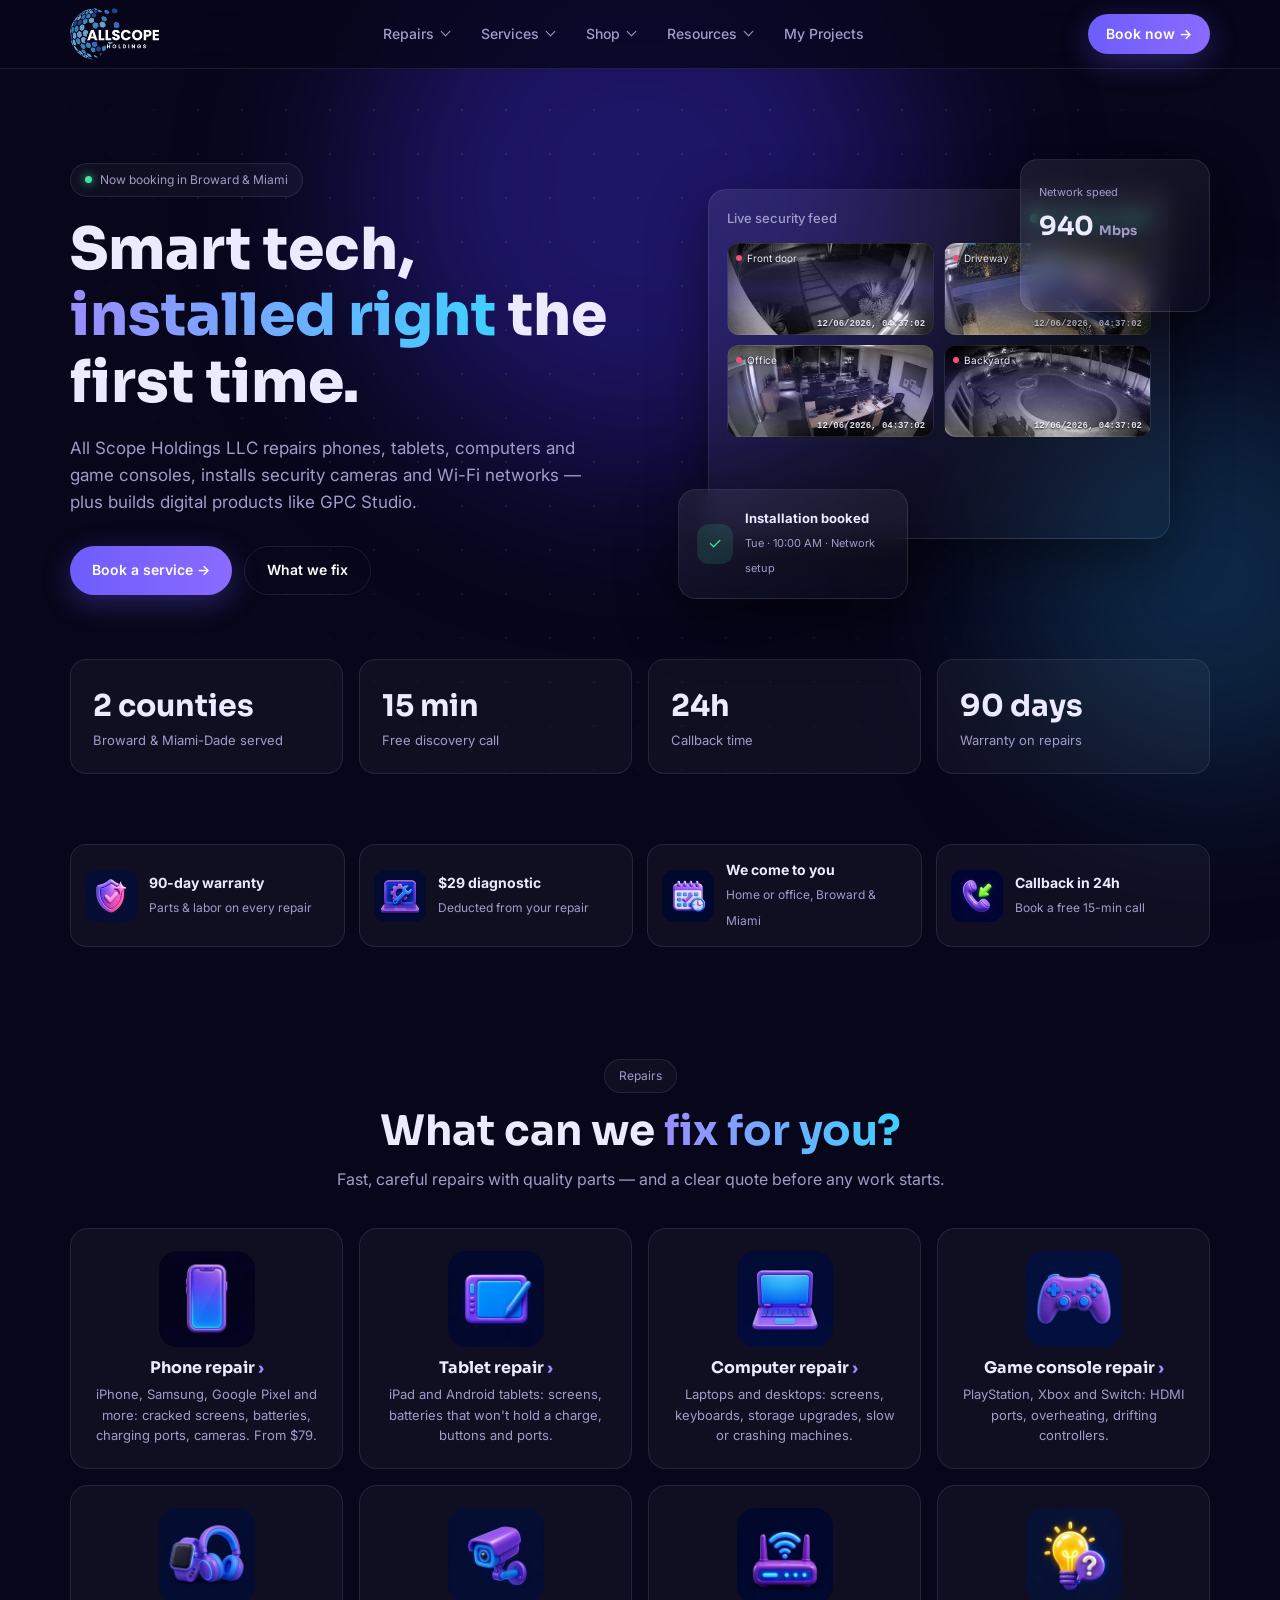
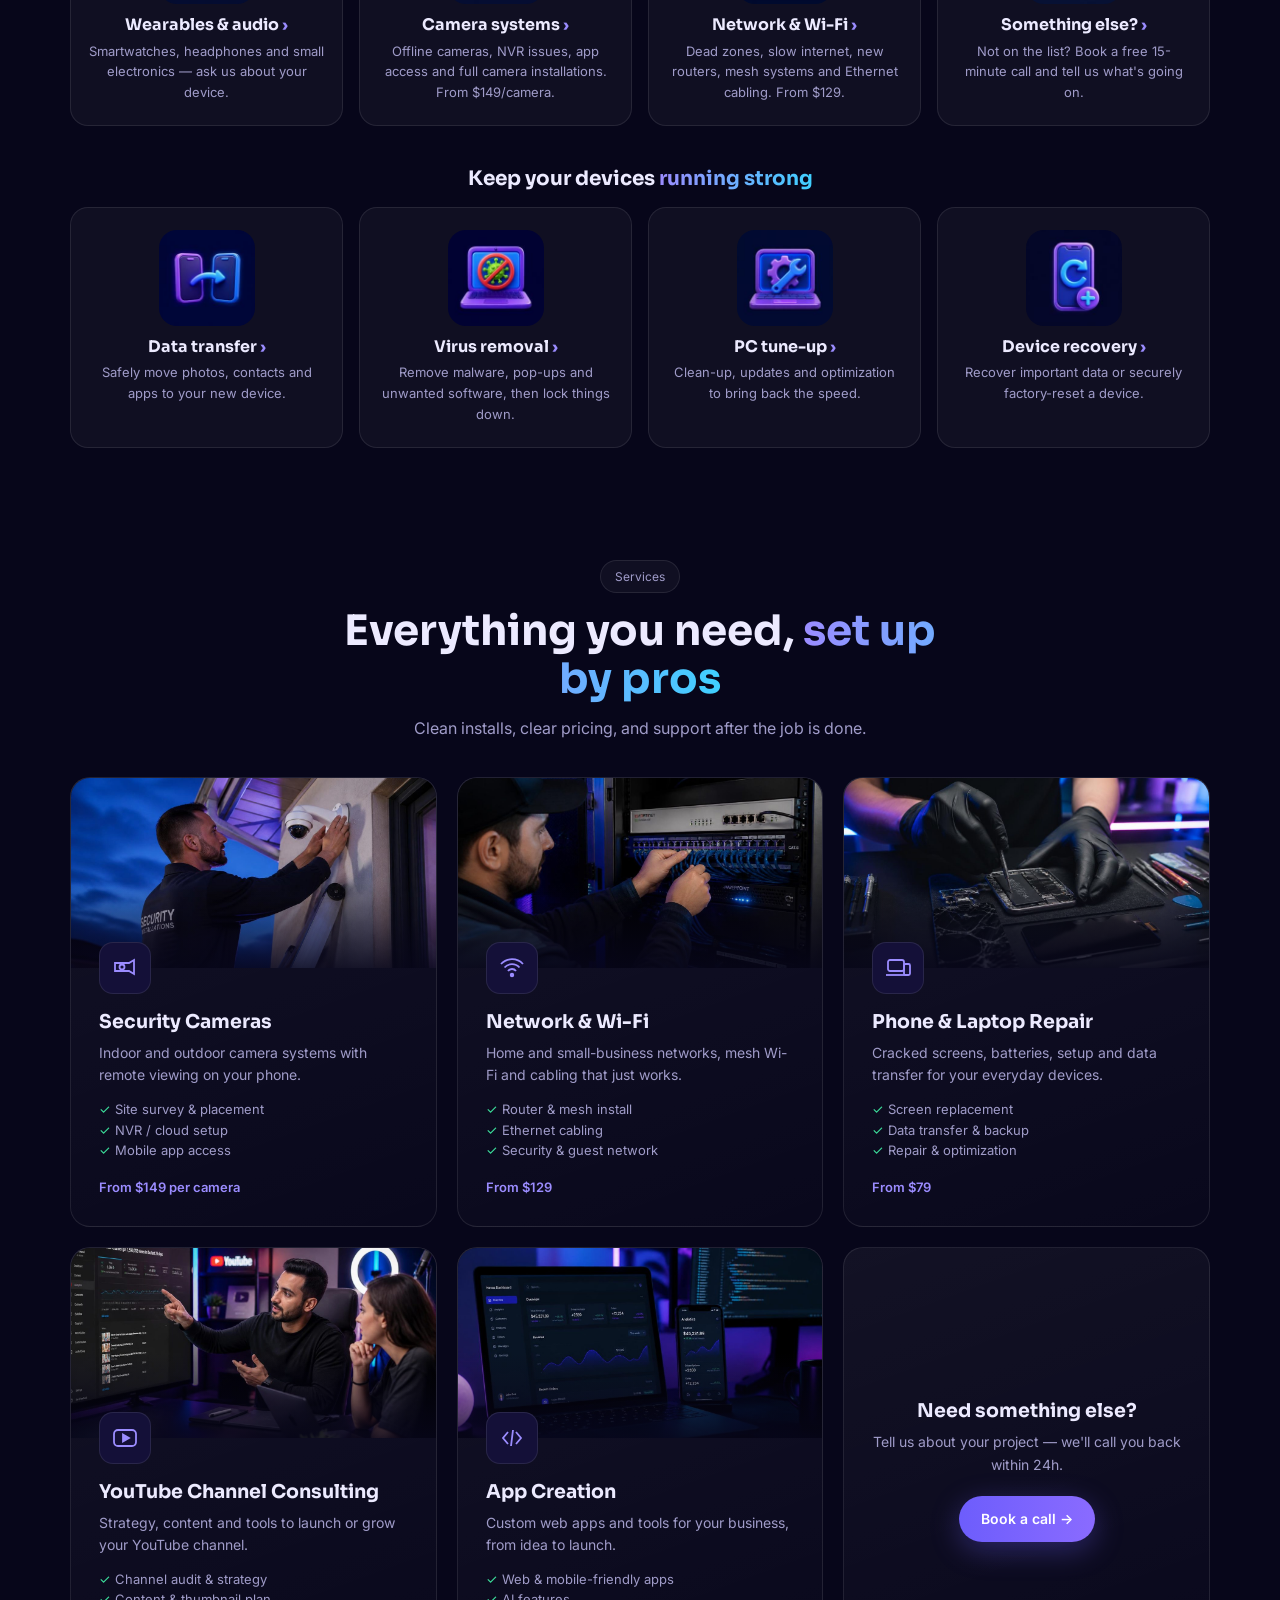
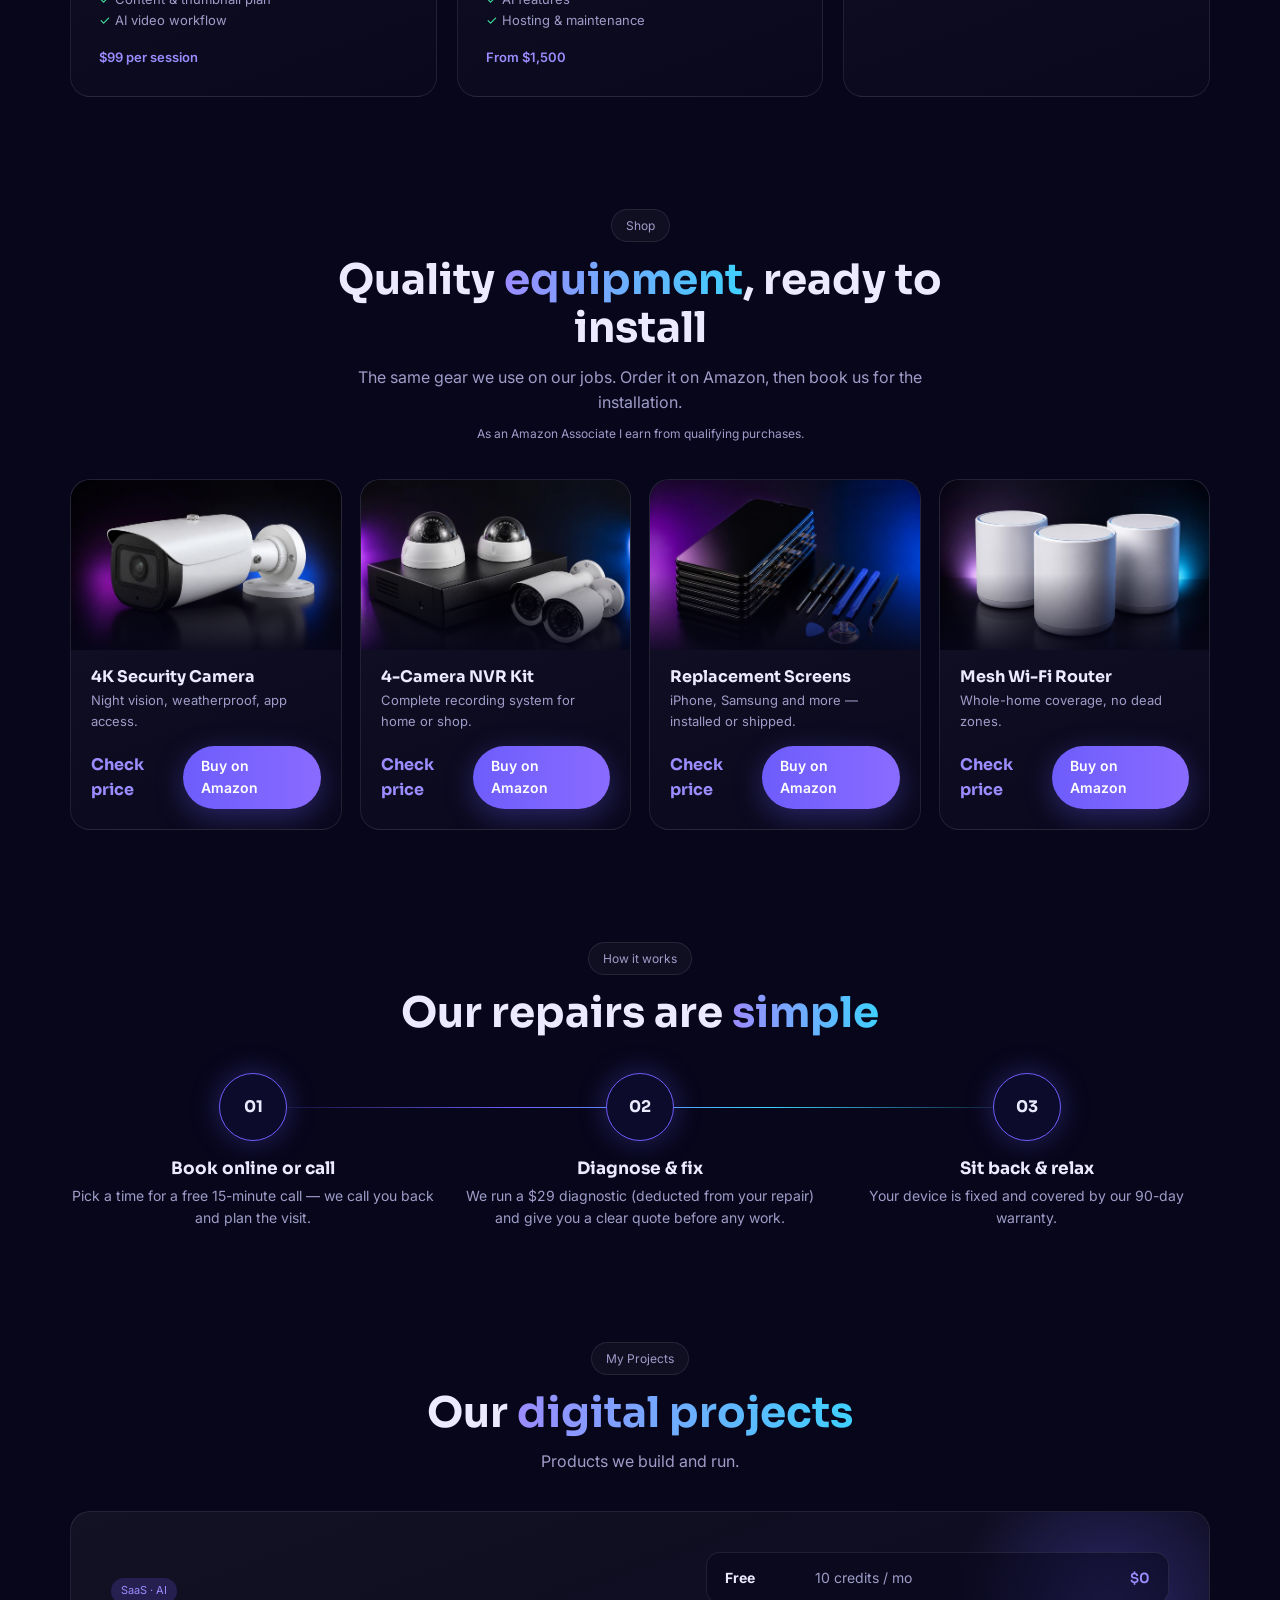
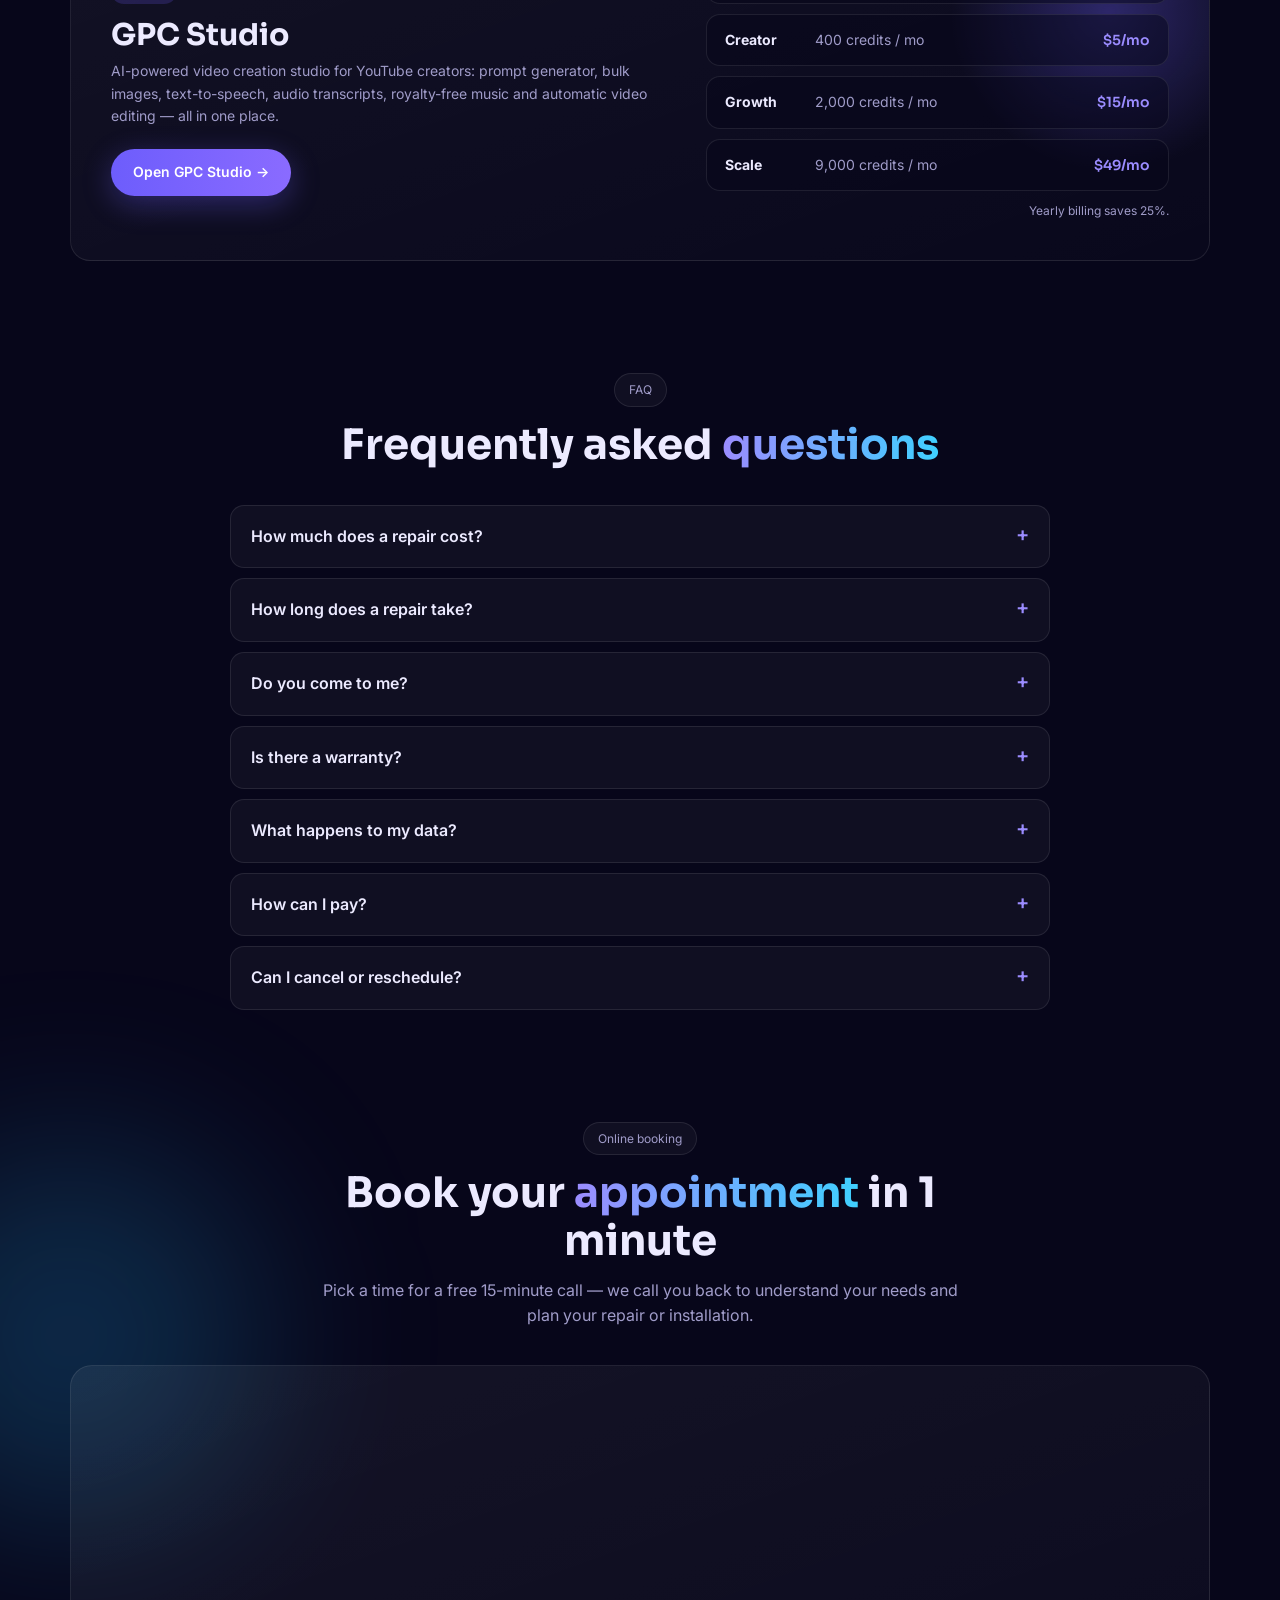
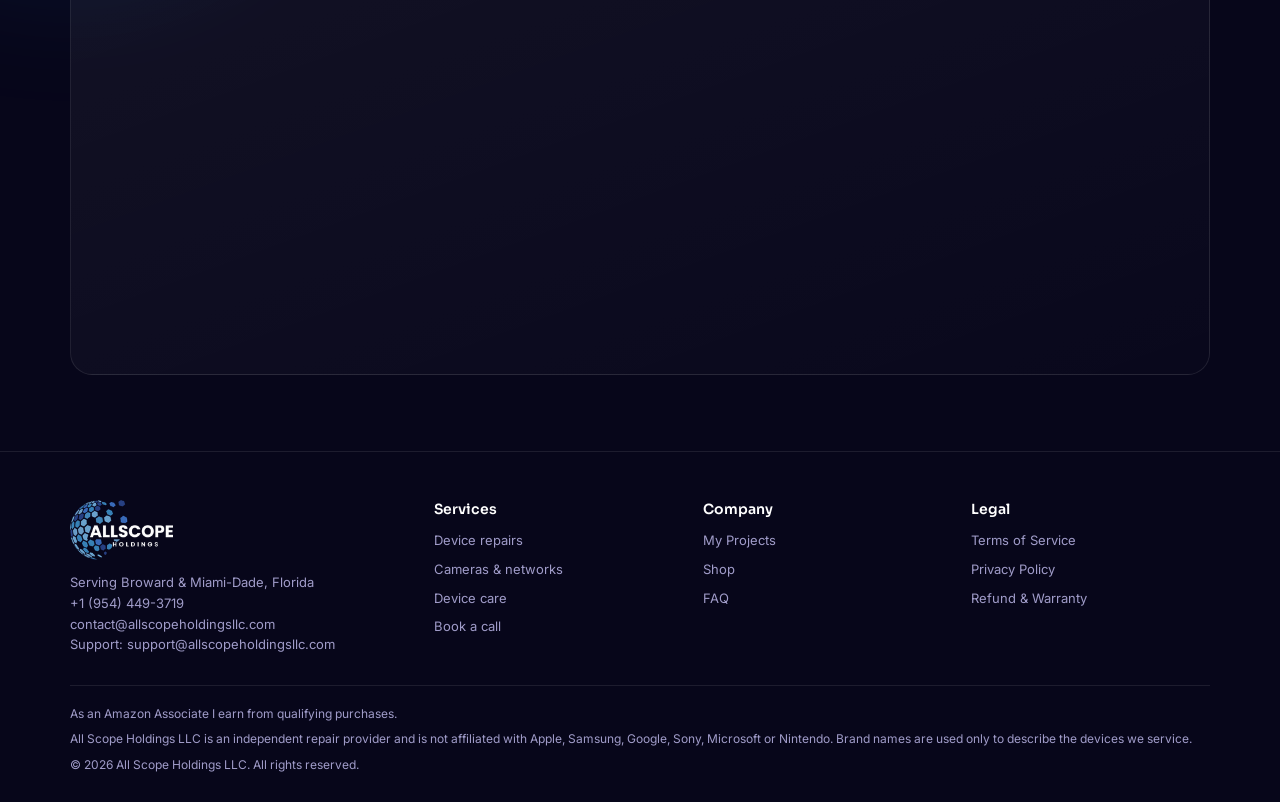
==== commit 93df370a: "Mega menus, repairs grid, trust strip, FAQ, $10-off popup and legal pages Co-Authored-By: Claude Opu" ====
--- a/index.html
+++ b/index.html
@@ -3,165 +3,18 @@
 <head>
 <meta charset="utf-8">
 <meta name="viewport" content="width=device-width, initial-scale=1">
-<title>All Scope Holdings LLC — Tech Installation & Digital Projects</title>
-<link rel="icon" href="favicon.ico" sizes="any">
-<link rel="icon" type="image/png" sizes="32x32" href="favicon-32.png">
-<link rel="apple-touch-icon" href="apple-touch-icon.png">
+<title>All Scope Holdings LLC — Device Repair, Cameras & Networks in Broward & Miami</title>
+<meta name="description" content="Phone, tablet, computer and game console repair, security camera and Wi-Fi installation in Broward & Miami-Dade, Florida. 90-day warranty.">
+<link rel="icon" href="/favicon.ico" sizes="any">
+<link rel="icon" type="image/png" sizes="32x32" href="/favicon-32.png">
+<link rel="apple-touch-icon" href="/apple-touch-icon.png">
 <link rel="preconnect" href="https://fonts.googleapis.com">
 <link href="https://fonts.googleapis.com/css2?family=Sora:wght@400;600;700;800&family=Inter:wght@400;500;600&display=swap" rel="stylesheet">
-<style>
-:root{
-  --bg:#07061a; --bg2:#0d0b2b; --card:rgba(255,255,255,.04); --line:rgba(255,255,255,.09);
-  --text:#eceaff; --muted:#a09cc9; --p1:#6d5dfc; --p2:#9b8cff; --p3:#3fd0ff; --ok:#3ee6a0;
-}
-*{box-sizing:border-box;margin:0;padding:0}
-html{scroll-behavior:smooth}
-body{background:var(--bg);color:var(--text);font-family:Inter,system-ui,sans-serif;line-height:1.6;overflow-x:hidden}
-h1,h2,h3{font-family:Sora,sans-serif;line-height:1.15}
-a{color:inherit;text-decoration:none}
-.wrap{max-width:1180px;margin:0 auto;padding:0 20px}
-.grad{background:linear-gradient(90deg,var(--p2),var(--p3));-webkit-background-clip:text;background-clip:text;color:transparent}
-
-/* background */
-.stars{position:fixed;inset:0;z-index:-2;background-image:radial-gradient(rgba(255,255,255,.35) 1px,transparent 1px);background-size:44px 44px;mask-image:radial-gradient(ellipse at top,#000 20%,transparent 75%);opacity:.35}
-.glow{position:absolute;border-radius:50%;filter:blur(90px);z-index:-1;pointer-events:none}
-.g1{width:560px;height:560px;background:#4b35ff55;top:-160px;left:50%;transform:translateX(-50%);animation:pulse 8s ease-in-out infinite}
-.g2{width:380px;height:380px;background:#2bb8ff33;top:320px;right:-120px;animation:pulse 10s ease-in-out infinite reverse}
-@keyframes pulse{50%{opacity:.55;transform:translateX(-50%) scale(1.12)}}
-.g2{animation-name:pulse2}@keyframes pulse2{50%{opacity:.5;transform:scale(1.15)}}
-
-/* nav */
-nav{position:sticky;top:0;z-index:50;backdrop-filter:blur(14px);background:rgba(7,6,26,.6);border-bottom:1px solid var(--line)}
-nav .wrap{display:flex;align-items:center;justify-content:space-between;height:68px}
-.logo{display:flex;align-items:center;gap:10px;font-family:Sora;font-weight:800;font-size:18px}
-.links{display:flex;gap:28px;font-size:14px;color:var(--muted)}
-.links a:hover{color:#fff}
-.btn{display:inline-flex;align-items:center;gap:8px;padding:12px 22px;border-radius:999px;background:linear-gradient(90deg,var(--p1),#8a6bff);color:#fff;font-weight:600;font-size:14px;border:0;cursor:pointer;box-shadow:0 8px 30px #6d5dfc55;transition:transform .2s,box-shadow .2s}
-.btn:hover{transform:translateY(-2px);box-shadow:0 12px 40px #6d5dfc88}
-.btn.ghost{background:transparent;border:1px solid var(--line);box-shadow:none}
-.btn.sm{padding:9px 18px}
-
-/* hero */
-.hero{position:relative;padding:90px 0 70px}
-.hero .wrap{display:grid;grid-template-columns:1.05fr 1fr;gap:50px;align-items:center}
-.pill{display:inline-flex;gap:8px;align-items:center;padding:6px 14px;border:1px solid var(--line);border-radius:999px;font-size:12px;color:var(--muted);background:var(--card)}
-.pill b{width:7px;height:7px;border-radius:50%;background:var(--ok);box-shadow:0 0 10px var(--ok)}
-.hero h1{font-size:clamp(36px,5vw,58px);margin:20px 0 18px;font-weight:800}
-.hero p{color:var(--muted);font-size:17px;max-width:520px}
-.cta{display:flex;gap:12px;margin-top:30px;flex-wrap:wrap}
-
-/* hero visual */
-.stage{position:relative;height:440px}
-.panel{position:absolute;background:linear-gradient(160deg,rgba(255,255,255,.08),rgba(255,255,255,.02));border:1px solid var(--line);border-radius:18px;backdrop-filter:blur(10px);padding:18px;box-shadow:0 20px 60px rgba(0,0,0,.45)}
-.float{animation:float 6s ease-in-out infinite}
-.float.d2{animation-delay:-2s}.float.d3{animation-delay:-4s}
-@keyframes float{50%{transform:translateY(-14px)}}
-.p-main{inset:30px 40px 60px 30px}
-.p-main h4{font-size:13px;color:var(--muted);font-weight:500;display:flex;justify-content:space-between}
-.cams{display:grid;grid-template-columns:1fr 1fr;gap:10px;margin-top:14px}
-.cam{height:92px;border-radius:12px;background:linear-gradient(135deg,#1b1646,#0f1c3a) center/cover no-repeat;position:relative;overflow:hidden;border:1px solid var(--line)}
-.cam time{position:absolute;right:8px;bottom:5px;font:600 9px/1 ui-monospace,Consolas,monospace;color:#fff;text-shadow:0 1px 2px #000;opacity:.9}
-.cam:after{content:"";position:absolute;inset:0;background:linear-gradient(transparent,rgba(109,93,252,.25),transparent);animation:scan 3.2s linear infinite}
-.cam:nth-child(2):after{animation-delay:-.8s}.cam:nth-child(3):after{animation-delay:-1.6s}.cam:nth-child(4):after{animation-delay:-2.4s}
-@keyframes scan{from{transform:translateY(-100%)}to{transform:translateY(100%)}}
-.cam span{position:absolute;left:8px;top:6px;font-size:10px;color:#fff;text-shadow:0 1px 2px #000;display:flex;gap:5px;align-items:center}
-.cam span:before{content:"";width:6px;height:6px;border-radius:50%;background:#ff4d6d;animation:blink 1.2s infinite}
-@keyframes blink{50%{opacity:.2}}
-.p-net{right:0;top:0;width:190px}
-.p-net small{color:var(--muted);font-size:11px}
-.p-net strong{display:block;font-family:Sora;font-size:26px;margin:2px 0}
-.bars{display:flex;gap:5px;align-items:flex-end;height:44px}
-.bars i{flex:1;border-radius:4px;background:linear-gradient(var(--p2),var(--p1));animation:bar 2.4s ease-in-out infinite}
-.bars i:nth-child(2n){animation-delay:-.6s}.bars i:nth-child(3n){animation-delay:-1.2s}
-@keyframes bar{0%,100%{height:30%}50%{height:100%}}
-.p-book{left:0;bottom:0;width:230px;display:flex;gap:12px;align-items:center}
-.p-book .ic{width:40px;height:40px;border-radius:12px;background:#3ee6a022;display:grid;place-items:center;color:var(--ok)}
-.p-book b{font-size:13px;display:block}.p-book small{font-size:11px;color:var(--muted)}
-
-/* stats */
-.hero .wrap.full{display:block;margin-top:60px}
-.stats{display:grid;grid-template-columns:repeat(4,1fr);gap:16px;margin-top:10px}
-.stat{padding:22px;border:1px solid var(--line);border-radius:16px;background:var(--card)}
-.stat strong{font-family:Sora;font-size:30px}
-.stat p{color:var(--muted);font-size:13px}
-
-/* sections */
-section{padding:56px 0;position:relative}
-.head{text-align:center;max-width:640px;margin:0 auto 36px}
-.head .pill{margin-bottom:14px}
-.head h2{font-size:clamp(28px,3.6vw,42px);margin-bottom:12px}
-.head p{color:var(--muted)}
-.grid3{display:grid;grid-template-columns:repeat(3,1fr);gap:20px}
-.card{position:relative;padding:28px;border:1px solid var(--line);border-radius:20px;background:linear-gradient(160deg,rgba(255,255,255,.05),rgba(255,255,255,.01));overflow:hidden;transition:transform .3s,border-color .3s}
-.card:before{content:"";position:absolute;inset:-1px;border-radius:20px;padding:1px;background:linear-gradient(140deg,var(--p1),transparent 40%,transparent 60%,var(--p3));-webkit-mask:linear-gradient(#000 0 0) content-box,linear-gradient(#000 0 0);-webkit-mask-composite:xor;mask-composite:exclude;opacity:0;transition:opacity .3s}
-.card:hover{transform:translateY(-6px)}.card:hover:before{opacity:1}
-.card .ic{width:52px;height:52px;border-radius:14px;display:grid;place-items:center;background:linear-gradient(135deg,#6d5dfc33,#3fd0ff22);margin-bottom:18px;color:var(--p2)}
-.card h3{font-size:19px;margin-bottom:8px}
-.card p{color:var(--muted);font-size:14px}
-.card .price{margin-top:16px;font-size:13px;color:var(--p2);font-weight:600}
-.card ul{list-style:none;margin-top:12px;font-size:13px;color:var(--muted)}
-.card li:before{content:"✓  ";color:var(--ok)}
-.card .ph{margin:-28px -28px 22px;height:190px;background:linear-gradient(135deg,#1b1646,#0f1c3a) center/cover no-repeat;position:relative}
-.card .ph:after{content:"";position:absolute;inset:0;background:linear-gradient(transparent 55%,rgba(7,6,26,.85))}
-.card .ph + .ic{margin-top:-48px;position:relative;z-index:1;background:#141038;border:1px solid var(--line)}
-
-/* shop */
-.shop{display:grid;grid-template-columns:repeat(4,1fr);gap:18px}
-.item{padding:0;display:flex;flex-direction:column}
-.item .ph{margin:0;height:170px}
-.item .body{padding:18px 20px 20px;display:flex;flex-direction:column;flex:1}
-.item h3{font-size:16px;margin-bottom:4px}
-.item p{font-size:13px;flex:1}
-.item .row{display:flex;justify-content:space-between;align-items:center;margin-top:14px}
-.item .row b{font-family:Sora;color:var(--p2)}
-
-/* process */
-.steps{display:grid;grid-template-columns:repeat(3,1fr);gap:20px;position:relative}
-.steps:before{content:"";position:absolute;top:34px;left:16%;right:16%;height:1px;background:linear-gradient(90deg,transparent,var(--p1),var(--p3),transparent)}
-.step{text-align:center}
-.step .n{width:68px;height:68px;margin:0 auto 18px;border-radius:50%;display:grid;place-items:center;font-family:Sora;font-weight:700;background:var(--bg2);border:1px solid var(--p1);box-shadow:0 0 30px #6d5dfc55;position:relative}
-.step h3{font-size:17px;margin-bottom:6px}.step p{color:var(--muted);font-size:14px}
-
-/* projects */
-.feat{display:grid;grid-template-columns:1.2fr 1fr;gap:40px;align-items:center;padding:40px}
-.feat .tag{display:inline-block;font-size:11px;padding:4px 10px;border-radius:999px;background:#6d5dfc33;color:var(--p2);margin-bottom:14px}
-.feat h3{font-size:30px}
-.feat .art{position:absolute;right:-60px;top:-60px;width:320px;height:320px;border-radius:50%;background:radial-gradient(circle,#6d5dfc55,transparent 70%)}
-.plans{display:grid;gap:10px;position:relative}
-.plans div{display:grid;grid-template-columns:90px 1fr auto;align-items:center;padding:14px 18px;border:1px solid var(--line);border-radius:14px;background:rgba(7,6,26,.5);font-size:14px}
-.plans span{color:var(--muted)}.plans em{font-style:normal;font-family:Sora;font-weight:600;color:var(--p2)}
-.plans small{color:var(--muted);font-size:12px;text-align:right}
-
-/* booking */
-.cal{padding:24px;border:1px solid var(--line);border-radius:22px;background:linear-gradient(160deg,rgba(255,255,255,.06),rgba(255,255,255,.01))}
-
-footer{border-top:1px solid var(--line);padding:40px 0;color:var(--muted);font-size:13px}
-footer .wrap{display:flex;justify-content:space-between;flex-wrap:wrap;gap:16px}
-footer nav{position:static;background:none;border:0;backdrop-filter:none;display:flex;gap:18px}
-
-/* reveal */
-.rv{opacity:0;transform:translateY(40px);transition:opacity .9s ease,transform .9s cubic-bezier(.2,.7,.2,1)}
-.rv.in{opacity:1;transform:none}
-
-@media (max-width:900px){
-  .hero .wrap{grid-template-columns:1fr}
-  .grid3,.steps,.stats,.shop{grid-template-columns:1fr 1fr}
-  .feat{grid-template-columns:1fr;padding:28px}
-  .links{display:none}
-  .steps:before{display:none}
-}
-@media (max-width:560px){section{padding:32px 0}.head{margin-bottom:24px}.hero{padding:48px 0 32px}.grid3,.steps,.stats,.shop{grid-template-columns:1fr}.stage{height:520px}.p-main{inset:135px 0 60px 0}.p-net{width:170px;padding:14px}}
-@media (prefers-reduced-motion:reduce){*{animation:none!important;transition:none!important}.rv{opacity:1;transform:none}}
-</style>
+<link rel="stylesheet" href="/style.css?v=2">
 </head>
 <body>
 <div class="stars"></div>
-
-<nav><div class="wrap">
-  <a class="logo" href="#"><img src="img/logo-nav.png" alt="All Scope Holdings" height="52"></a>
-  <div class="links"><a href="#services">Services</a><a href="#shop">Shop</a><a href="#process">Process</a><a href="#projects">My Projects</a><a href="#booking">Booking</a><a href="#contact">Contact</a></div>
-  <a class="btn sm" href="#booking">Book now →</a>
-</div></nav>
+<div id="site-nav"></div>
 
 <header class="hero">
   <div class="glow g1"></div><div class="glow g2"></div>
@@ -169,8 +22,8 @@
     <div class="rv">
       <span class="pill"><b></b> Now booking in Broward & Miami</span>
       <h1>Smart tech, <span class="grad">installed right</span> the first time.</h1>
-      <p>All Scope Holdings LLC installs security cameras, business networks and Wi-Fi, and sets up phones and laptops — plus builds digital products like GPC Studio.</p>
-      <div class="cta"><a class="btn" href="#booking">Book a service →</a><a class="btn ghost" href="#projects">See our projects</a></div>
+      <p>All Scope Holdings LLC repairs phones, tablets, computers and game consoles, installs security cameras and Wi-Fi networks — plus builds digital products like GPC Studio.</p>
+      <div class="cta"><a class="btn" href="#booking">Book a service →</a><a class="btn ghost" href="#repairs">What we fix</a></div>
     </div>
     <div class="stage rv">
       <div class="panel p-main float">
@@ -185,9 +38,42 @@
     <div class="stat"><strong data-count="2">0</strong><strong> counties</strong><p>Broward & Miami-Dade served</p></div>
     <div class="stat"><strong data-count="15">0</strong><strong> min</strong><p>Free discovery call</p></div>
     <div class="stat"><strong data-count="24">0</strong><strong>h</strong><p>Callback time</p></div>
-    <div class="stat"><strong data-count="5">0</strong><strong></strong><p>Services under one roof</p></div>
+    <div class="stat"><strong data-count="90">0</strong><strong> days</strong><p>Warranty on repairs</p></div>
   </div></div>
 </header>
+
+<section style="padding-top:0">
+  <div class="wrap trust rv">
+    <div><img src="img/icons/warranty.jpg" alt=""><span><b>90-day warranty</b><small>Parts & labor on every repair</small></span></div>
+    <div><img src="img/icons/tuneup.jpg" alt=""><span><b>$29 diagnostic</b><small>Deducted from your repair</small></span></div>
+    <div><img src="img/icons/calendar.jpg" alt=""><span><b>We come to you</b><small>Home or office, Broward & Miami</small></span></div>
+    <div><img src="img/icons/contact.jpg" alt=""><span><b>Callback in 24h</b><small>Book a free 15-min call</small></span></div>
+  </div>
+</section>
+
+<section id="repairs">
+  <div class="wrap">
+    <div class="head rv"><span class="pill">Repairs</span><h2>What can we <span class="grad">fix for you?</span></h2><p>Fast, careful repairs with quality parts — and a clear quote before any work starts.</p></div>
+    <div class="fix">
+      <a class="rv" href="#booking"><img src="img/icons/phone.jpg" alt=""><h3>Phone repair</h3><p>iPhone, Samsung, Google Pixel and more: cracked screens, batteries, charging ports, cameras. From $79.</p></a>
+      <a class="rv" href="#booking"><img src="img/icons/tablet.jpg" alt=""><h3>Tablet repair</h3><p>iPad and Android tablets: screens, batteries that won't hold a charge, buttons and ports.</p></a>
+      <a class="rv" href="#booking"><img src="img/icons/computer.jpg" alt=""><h3>Computer repair</h3><p>Laptops and desktops: screens, keyboards, storage upgrades, slow or crashing machines.</p></a>
+      <a class="rv" href="#booking"><img src="img/icons/console.jpg" alt=""><h3>Game console repair</h3><p>PlayStation, Xbox and Switch: HDMI ports, overheating, drifting controllers.</p></a>
+      <a class="rv" href="#booking"><img src="img/icons/other.jpg" alt=""><h3>Wearables & audio</h3><p>Smartwatches, headphones and small electronics — ask us about your device.</p></a>
+      <a class="rv" href="#booking"><img src="img/icons/camera.jpg" alt=""><h3>Camera systems</h3><p>Offline cameras, NVR issues, app access and full camera installations. From $149/camera.</p></a>
+      <a class="rv" href="#booking"><img src="img/icons/wifi.jpg" alt=""><h3>Network & Wi-Fi</h3><p>Dead zones, slow internet, new routers, mesh systems and Ethernet cabling. From $129.</p></a>
+      <a class="rv" href="#booking"><img src="img/icons/faq.jpg" alt=""><h3>Something else?</h3><p>Not on the list? Book a free 15-minute call and tell us what's going on.</p></a>
+    </div>
+
+    <h3 class="sub-h rv" id="device-care">Keep your devices <span class="grad">running strong</span></h3>
+    <div class="fix">
+      <a class="rv" href="#booking"><img src="img/icons/transfer.jpg" alt=""><h3>Data transfer</h3><p>Safely move photos, contacts and apps to your new device.</p></a>
+      <a class="rv" href="#booking"><img src="img/icons/virus.jpg" alt=""><h3>Virus removal</h3><p>Remove malware, pop-ups and unwanted software, then lock things down.</p></a>
+      <a class="rv" href="#booking"><img src="img/icons/tuneup.jpg" alt=""><h3>PC tune-up</h3><p>Clean-up, updates and optimization to bring back the speed.</p></a>
+      <a class="rv" href="#booking"><img src="img/icons/recovery.jpg" alt=""><h3>Device recovery</h3><p>Recover important data or securely factory-reset a device.</p></a>
+    </div>
+  </div>
+</section>
 
 <section id="services">
   <div class="wrap">
@@ -217,11 +103,11 @@
 
 <section id="process">
   <div class="wrap">
-    <div class="head rv"><span class="pill">Process</span><h2>3 easy steps to a <span class="grad">finished setup</span></h2></div>
+    <div class="head rv"><span class="pill">How it works</span><h2>Our repairs are <span class="grad">simple</span></h2></div>
     <div class="steps">
-      <div class="step rv"><div class="n">01</div><h3>Book online</h3><p>Pick your service and a time slot that fits you.</p></div>
-      <div class="step rv"><div class="n">02</div><h3>We install</h3><p>A technician comes on site and sets everything up.</p></div>
-      <div class="step rv"><div class="n">03</div><h3>Ready to use</h3><p>We walk you through it and stay available for support.</p></div>
+      <div class="step rv"><div class="n">01</div><h3>Book online or call</h3><p>Pick a time for a free 15-minute call — we call you back and plan the visit.</p></div>
+      <div class="step rv"><div class="n">02</div><h3>Diagnose & fix</h3><p>We run a $29 diagnostic (deducted from your repair) and give you a clear quote before any work.</p></div>
+      <div class="step rv"><div class="n">03</div><h3>Sit back & relax</h3><p>Your device is fixed and covered by our 90-day warranty.</p></div>
     </div>
   </div>
 </section>
@@ -248,32 +134,32 @@
   </div>
 </section>
 
+<section id="faq">
+  <div class="wrap">
+    <div class="head rv"><span class="pill">FAQ</span><h2>Frequently asked <span class="grad">questions</span></h2></div>
+    <div class="faq rv">
+      <details><summary>How much does a repair cost?</summary><p>It depends on the device and the part. Phone screen repairs start at $79. Every visit starts with a $29 diagnostic, which is deducted from the price of your repair. You always get a clear quote before we start, and nothing is done without your OK.</p></details>
+      <details><summary>How long does a repair take?</summary><p>Many phone and computer repairs are done the same day. If a part has to be ordered, it usually takes 2–5 business days — we keep you updated the whole time.</p></details>
+      <details><summary>Do you come to me?</summary><p>Yes. We work on site at your home or office across Broward and Miami-Dade counties for installations and most repairs.</p></details>
+      <details><summary>Is there a warranty?</summary><p>Every repair comes with a 90-day limited warranty on the parts we install and our labor. It doesn't cover new physical or liquid damage after the repair. See our <a href="/refund.html#warranty" style="color:var(--p2);text-decoration:underline">Refund & Warranty policy</a>.</p></details>
+      <details><summary>What happens to my data?</summary><p>We only access what's needed to repair and test your device. We still recommend backing up before any repair — and we can do the backup or data transfer for you.</p></details>
+      <details><summary>How can I pay?</summary><p>We accept major credit and debit cards through secure online checkout, sent after your quote is approved.</p></details>
+      <details><summary>Can I cancel or reschedule?</summary><p>Yes — free of charge up to 24 hours before your appointment, from your booking confirmation e-mail or by calling (954) 449-3719.</p></details>
+    </div>
+  </div>
+</section>
+
 <section id="booking">
   <div class="glow g2" style="top:80px;left:-120px;right:auto"></div>
   <div class="wrap">
-    <div class="head rv"><span class="pill">Online booking</span><h2>Book your <span class="grad">installation</span> in 1 minute</h2><p>Pick a time for a 15-minute call — we call you back to understand your needs and plan your installation.</p></div>
+    <div class="head rv"><span class="pill">Online booking</span><h2>Book your <span class="grad">appointment</span> in 1 minute</h2><p>Pick a time for a free 15-minute call — we call you back to understand your needs and plan your repair or installation.</p></div>
     <div class="cal rv"><div id="cal-inline" style="width:100%;min-height:560px;overflow:auto"></div></div>
   </div>
 </section>
 
-<footer id="contact"><div class="wrap">
-  <div><img src="img/logo-nav.png" alt="All Scope Holdings LLC" height="60" style="display:block;margin-bottom:10px">Serving Broward & Miami-Dade, Florida · <a href="mailto:contact@allscopeholdingsllc.com">contact@allscopeholdingsllc.com</a> · Support: <a href="mailto:support@allscopeholdingsllc.com">support@allscopeholdingsllc.com</a> · <a href="tel:+19544493719">+1 (954) 449-3719</a></div>
-  <nav><a href="#">Terms</a><a href="#">Privacy</a><a href="#">Refund policy</a></nav>
-  <div style="flex-basis:100%;font-size:12px">As an Amazon Associate I earn from qualifying purchases.</div>
-  <div>© 2026 All Scope Holdings LLC</div>
-</div></footer>
+<div id="site-footer"></div>
 
-<script>
-// scroll reveal
-const io=new IntersectionObserver(es=>es.forEach(e=>{if(e.isIntersecting){e.target.classList.add('in');io.unobserve(e.target)}}),{threshold:.15});
-document.querySelectorAll('.rv').forEach((el,i)=>{el.style.transitionDelay=(i%3)*0.1+'s';io.observe(el)});
-// counters
-const co=new IntersectionObserver(es=>es.forEach(e=>{if(!e.isIntersecting)return;const el=e.target,end=+el.dataset.count,t0=performance.now();
-  (function tick(t){const k=Math.min((t-t0)/1600,1);el.textContent=Math.round(end*(1-Math.pow(1-k,3)));if(k<1)requestAnimationFrame(tick)})(t0);co.unobserve(el)}),{threshold:.5});
-document.querySelectorAll('[data-count]').forEach(el=>co.observe(el));
-// live camera clocks
-const clk=()=>{const t=new Date().toLocaleString("en-US",{month:"2-digit",day:"2-digit",year:"numeric",hour:"2-digit",minute:"2-digit",second:"2-digit",hour12:false});document.querySelectorAll(".cam time").forEach(e=>e.textContent=t)};clk();setInterval(clk,1000);
-</script>
+<script src="/site.js?v=2"></script>
 <script>
 // Cal.com inline booking (official embed snippet)
 (function (C, A, L) { let p = function (a, ar) { a.q.push(ar); }; let d = C.document; C.Cal = C.Cal || function () { let cal = C.Cal; let ar = arguments; if (!cal.loaded) { cal.ns = {}; cal.q = cal.q || []; d.head.appendChild(d.createElement("script")).src = A; cal.loaded = true; } if (ar[0] === L) { const api = function () { p(api, arguments); }; const namespace = ar[1]; api.q = api.q || []; if (typeof namespace === "string") { cal.ns[namespace] = cal.ns[namespace] || api; p(cal.ns[namespace], ar); p(cal, ["initNamespace", namespace]); } else p(cal, ar); return; } p(cal, ar); }; })(window, "https://app.cal.com/embed/embed.js", "init");
--- a/style.css
+++ b/style.css
@@ -0,0 +1,237 @@
+:root{
+  --bg:#07061a; --bg2:#0d0b2b; --card:rgba(255,255,255,.04); --line:rgba(255,255,255,.09);
+  --text:#eceaff; --muted:#a09cc9; --p1:#6d5dfc; --p2:#9b8cff; --p3:#3fd0ff; --ok:#3ee6a0;
+}
+*{box-sizing:border-box;margin:0;padding:0}
+html{scroll-behavior:smooth}
+body{background:var(--bg);color:var(--text);font-family:Inter,system-ui,sans-serif;line-height:1.6;overflow-x:hidden}
+h1,h2,h3{font-family:Sora,sans-serif;line-height:1.15}
+a{color:inherit;text-decoration:none}
+.wrap{max-width:1180px;margin:0 auto;padding:0 20px}
+.grad{background:linear-gradient(90deg,var(--p2),var(--p3));-webkit-background-clip:text;background-clip:text;color:transparent}
+
+/* background */
+.stars{position:fixed;inset:0;z-index:-2;background-image:radial-gradient(rgba(255,255,255,.35) 1px,transparent 1px);background-size:44px 44px;mask-image:radial-gradient(ellipse at top,#000 20%,transparent 75%);opacity:.35}
+.glow{position:absolute;border-radius:50%;filter:blur(90px);z-index:-1;pointer-events:none}
+.g1{width:560px;height:560px;background:#4b35ff55;top:-160px;left:50%;transform:translateX(-50%);animation:pulse 8s ease-in-out infinite}
+.g2{width:380px;height:380px;background:#2bb8ff33;top:320px;right:-120px;animation:pulse 10s ease-in-out infinite reverse}
+@keyframes pulse{50%{opacity:.55;transform:translateX(-50%) scale(1.12)}}
+.g2{animation-name:pulse2}@keyframes pulse2{50%{opacity:.5;transform:scale(1.15)}}
+
+.btn{display:inline-flex;align-items:center;gap:8px;padding:12px 22px;border-radius:999px;background:linear-gradient(90deg,var(--p1),#8a6bff);color:#fff;font-weight:600;font-size:14px;border:0;cursor:pointer;box-shadow:0 8px 30px #6d5dfc55;transition:transform .2s,box-shadow .2s}
+.btn:hover{transform:translateY(-2px);box-shadow:0 12px 40px #6d5dfc88}
+.btn.ghost{background:transparent;border:1px solid var(--line);box-shadow:none}
+.btn.sm{padding:9px 18px}
+
+/* hero */
+.hero{position:relative;padding:90px 0 70px}
+.hero .wrap{display:grid;grid-template-columns:1.05fr 1fr;gap:50px;align-items:center}
+.pill{display:inline-flex;gap:8px;align-items:center;padding:6px 14px;border:1px solid var(--line);border-radius:999px;font-size:12px;color:var(--muted);background:var(--card)}
+.pill b{width:7px;height:7px;border-radius:50%;background:var(--ok);box-shadow:0 0 10px var(--ok)}
+.hero h1{font-size:clamp(36px,5vw,58px);margin:20px 0 18px;font-weight:800}
+.hero p{color:var(--muted);font-size:17px;max-width:520px}
+.cta{display:flex;gap:12px;margin-top:30px;flex-wrap:wrap}
+
+/* hero visual */
+.stage{position:relative;height:440px}
+.panel{position:absolute;background:linear-gradient(160deg,rgba(255,255,255,.08),rgba(255,255,255,.02));border:1px solid var(--line);border-radius:18px;backdrop-filter:blur(10px);padding:18px;box-shadow:0 20px 60px rgba(0,0,0,.45)}
+.float{animation:float 6s ease-in-out infinite}
+.float.d2{animation-delay:-2s}.float.d3{animation-delay:-4s}
+@keyframes float{50%{transform:translateY(-14px)}}
+.p-main{inset:30px 40px 60px 30px}
+.p-main h4{font-size:13px;color:var(--muted);font-weight:500;display:flex;justify-content:space-between}
+.cams{display:grid;grid-template-columns:1fr 1fr;gap:10px;margin-top:14px}
+.cam{height:92px;border-radius:12px;background:linear-gradient(135deg,#1b1646,#0f1c3a) center/cover no-repeat;position:relative;overflow:hidden;border:1px solid var(--line)}
+.cam time{position:absolute;right:8px;bottom:5px;font:600 9px/1 ui-monospace,Consolas,monospace;color:#fff;text-shadow:0 1px 2px #000;opacity:.9}
+.cam:after{content:"";position:absolute;inset:0;background:linear-gradient(transparent,rgba(109,93,252,.25),transparent);animation:scan 3.2s linear infinite}
+.cam:nth-child(2):after{animation-delay:-.8s}.cam:nth-child(3):after{animation-delay:-1.6s}.cam:nth-child(4):after{animation-delay:-2.4s}
+@keyframes scan{from{transform:translateY(-100%)}to{transform:translateY(100%)}}
+.cam span{position:absolute;left:8px;top:6px;font-size:10px;color:#fff;text-shadow:0 1px 2px #000;display:flex;gap:5px;align-items:center}
+.cam span:before{content:"";width:6px;height:6px;border-radius:50%;background:#ff4d6d;animation:blink 1.2s infinite}
+@keyframes blink{50%{opacity:.2}}
+.p-net{right:0;top:0;width:190px}
+.p-net small{color:var(--muted);font-size:11px}
+.p-net strong{display:block;font-family:Sora;font-size:26px;margin:2px 0}
+.bars{display:flex;gap:5px;align-items:flex-end;height:44px}
+.bars i{flex:1;border-radius:4px;background:linear-gradient(var(--p2),var(--p1));animation:bar 2.4s ease-in-out infinite}
+.bars i:nth-child(2n){animation-delay:-.6s}.bars i:nth-child(3n){animation-delay:-1.2s}
+@keyframes bar{0%,100%{height:30%}50%{height:100%}}
+.p-book{left:0;bottom:0;width:230px;display:flex;gap:12px;align-items:center}
+.p-book .ic{width:40px;height:40px;border-radius:12px;background:#3ee6a022;display:grid;place-items:center;color:var(--ok)}
+.p-book b{font-size:13px;display:block}.p-book small{font-size:11px;color:var(--muted)}
+
+/* stats */
+.hero .wrap.full{display:block;margin-top:60px}
+.stats{display:grid;grid-template-columns:repeat(4,1fr);gap:16px;margin-top:10px}
+.stat{padding:22px;border:1px solid var(--line);border-radius:16px;background:var(--card)}
+.stat strong{font-family:Sora;font-size:30px}
+.stat p{color:var(--muted);font-size:13px}
+
+/* sections */
+section{padding:56px 0;position:relative}
+.head{text-align:center;max-width:640px;margin:0 auto 36px}
+.head .pill{margin-bottom:14px}
+.head h2{font-size:clamp(28px,3.6vw,42px);margin-bottom:12px}
+.head p{color:var(--muted)}
+.grid3{display:grid;grid-template-columns:repeat(3,1fr);gap:20px}
+.card{position:relative;padding:28px;border:1px solid var(--line);border-radius:20px;background:linear-gradient(160deg,rgba(255,255,255,.05),rgba(255,255,255,.01));overflow:hidden;transition:transform .3s,border-color .3s}
+.card:before{content:"";position:absolute;inset:-1px;border-radius:20px;padding:1px;background:linear-gradient(140deg,var(--p1),transparent 40%,transparent 60%,var(--p3));-webkit-mask:linear-gradient(#000 0 0) content-box,linear-gradient(#000 0 0);-webkit-mask-composite:xor;mask-composite:exclude;opacity:0;transition:opacity .3s}
+.card:hover{transform:translateY(-6px)}.card:hover:before{opacity:1}
+.card .ic{width:52px;height:52px;border-radius:14px;display:grid;place-items:center;background:linear-gradient(135deg,#6d5dfc33,#3fd0ff22);margin-bottom:18px;color:var(--p2)}
+.card h3{font-size:19px;margin-bottom:8px}
+.card p{color:var(--muted);font-size:14px}
+.card .price{margin-top:16px;font-size:13px;color:var(--p2);font-weight:600}
+.card ul{list-style:none;margin-top:12px;font-size:13px;color:var(--muted)}
+.card li:before{content:"✓  ";color:var(--ok)}
+.card .ph{margin:-28px -28px 22px;height:190px;background:linear-gradient(135deg,#1b1646,#0f1c3a) center/cover no-repeat;position:relative}
+.card .ph:after{content:"";position:absolute;inset:0;background:linear-gradient(transparent 55%,rgba(7,6,26,.85))}
+.card .ph + .ic{margin-top:-48px;position:relative;z-index:1;background:#141038;border:1px solid var(--line)}
+
+/* shop */
+.shop{display:grid;grid-template-columns:repeat(4,1fr);gap:18px}
+.item{padding:0;display:flex;flex-direction:column}
+.item .ph{margin:0;height:170px}
+.item .body{padding:18px 20px 20px;display:flex;flex-direction:column;flex:1}
+.item h3{font-size:16px;margin-bottom:4px}
+.item p{font-size:13px;flex:1}
+.item .row{display:flex;justify-content:space-between;align-items:center;margin-top:14px}
+.item .row b{font-family:Sora;color:var(--p2)}
+
+/* process */
+.steps{display:grid;grid-template-columns:repeat(3,1fr);gap:20px;position:relative}
+.steps:before{content:"";position:absolute;top:34px;left:16%;right:16%;height:1px;background:linear-gradient(90deg,transparent,var(--p1),var(--p3),transparent)}
+.step{text-align:center}
+.step .n{width:68px;height:68px;margin:0 auto 18px;border-radius:50%;display:grid;place-items:center;font-family:Sora;font-weight:700;background:var(--bg2);border:1px solid var(--p1);box-shadow:0 0 30px #6d5dfc55;position:relative}
+.step h3{font-size:17px;margin-bottom:6px}.step p{color:var(--muted);font-size:14px}
+
+/* projects */
+.feat{display:grid;grid-template-columns:1.2fr 1fr;gap:40px;align-items:center;padding:40px}
+.feat .tag{display:inline-block;font-size:11px;padding:4px 10px;border-radius:999px;background:#6d5dfc33;color:var(--p2);margin-bottom:14px}
+.feat h3{font-size:30px}
+.feat .art{position:absolute;right:-60px;top:-60px;width:320px;height:320px;border-radius:50%;background:radial-gradient(circle,#6d5dfc55,transparent 70%)}
+.plans{display:grid;gap:10px;position:relative}
+.plans div{display:grid;grid-template-columns:90px 1fr auto;align-items:center;padding:14px 18px;border:1px solid var(--line);border-radius:14px;background:rgba(7,6,26,.5);font-size:14px}
+.plans span{color:var(--muted)}.plans em{font-style:normal;font-family:Sora;font-weight:600;color:var(--p2)}
+.plans small{color:var(--muted);font-size:12px;text-align:right}
+
+/* booking */
+.cal{padding:24px;border:1px solid var(--line);border-radius:22px;background:linear-gradient(160deg,rgba(255,255,255,.06),rgba(255,255,255,.01))}
+
+
+/* reveal */
+.rv{opacity:0;transform:translateY(40px);transition:opacity .9s ease,transform .9s cubic-bezier(.2,.7,.2,1)}
+.rv.in{opacity:1;transform:none}
+
+@media (max-width:900px){
+  .hero .wrap{grid-template-columns:1fr}
+  .grid3,.steps,.stats,.shop{grid-template-columns:1fr 1fr}
+  .feat{grid-template-columns:1fr;padding:28px}
+
+  .steps:before{display:none}
+}
+@media (max-width:560px){section{padding:32px 0}.head{margin-bottom:24px}.hero{padding:48px 0 32px}.grid3,.steps,.stats,.shop{grid-template-columns:1fr}.stage{height:520px}.p-main{inset:135px 0 60px 0}.p-net{width:170px;padding:14px}}
+@media (prefers-reduced-motion:reduce){*{animation:none!important;transition:none!important}.rv{opacity:1;transform:none}}
+
+/* ===== top nav + mega menu ===== */
+.top{position:sticky;top:0;z-index:60;backdrop-filter:blur(14px);-webkit-backdrop-filter:blur(14px);background:rgba(7,6,26,.78);border-bottom:1px solid var(--line)}
+.top>.wrap{display:flex;align-items:center;justify-content:space-between;gap:20px;height:68px}
+.logo{display:flex;align-items:center}
+.menu{display:flex;list-style:none;gap:4px;height:100%;align-items:stretch}
+.menu>li{display:flex;align-items:center}
+.menu>li>a,.menu>li>button{background:none;border:0;color:var(--muted);font:500 14px Inter,sans-serif;padding:0 14px;height:100%;display:flex;align-items:center;gap:8px;cursor:pointer;border-bottom:2px solid transparent;transition:color .2s,border-color .2s}
+.menu>li>button:after{content:"";width:6px;height:6px;border:solid currentColor;border-width:0 1.5px 1.5px 0;transform:translateY(-2px) rotate(45deg);transition:transform .2s}
+.menu>li:hover>button,.menu>li:focus-within>button,.menu>li>a:hover{color:#fff;border-bottom-color:var(--p1)}
+.menu>li:hover>button:after,.menu>li:focus-within>button:after{transform:translateY(1px) rotate(-135deg)}
+.mega{position:absolute;left:0;right:0;top:100%;background:#0b0923;border-bottom:1px solid var(--line);box-shadow:0 30px 60px rgba(0,0,0,.5);opacity:0;visibility:hidden;transform:translateY(-8px);transition:opacity .2s,transform .2s,visibility .2s}
+.menu>li:hover .mega,.menu>li:focus-within .mega{opacity:1;visibility:visible;transform:none}
+.mega-in{max-width:1180px;margin:0 auto;padding:28px 20px 32px;display:grid;grid-template-columns:260px 1fr;gap:36px}
+.mega-intro h4{font:700 22px/1.25 Sora,sans-serif;margin-bottom:10px}
+.mega-intro p{color:var(--muted);font-size:14px;margin-bottom:18px}
+.mega-intro small{display:block;color:var(--muted);font-size:11px;margin-top:14px}
+.mega-grid{display:grid;grid-template-columns:repeat(3,1fr);gap:12px}
+.mega-grid.g4{grid-template-columns:repeat(4,1fr)}
+.mc{display:flex;flex-direction:column;border:1px solid var(--line);border-radius:14px;padding:10px;background:rgba(255,255,255,.03);transition:border-color .2s,transform .2s,background .2s}
+.mc:hover{border-color:var(--p1);background:rgba(109,93,252,.08);transform:translateY(-3px)}
+.mc .i{height:92px;border-radius:10px;background:#0b0c2c center/contain no-repeat;margin-bottom:10px}
+.mc .i.photo{background-size:cover}
+.mc b{font-size:14px;font-weight:600}
+.mc small{color:var(--muted);font-size:12px;line-height:1.4;margin-top:2px}
+.burger{display:none;background:none;border:1px solid var(--line);border-radius:10px;width:42px;height:42px;color:#fff;font-size:20px;cursor:pointer}
+
+/* ===== trust strip ===== */
+.trust{display:grid;grid-template-columns:repeat(4,1fr);gap:14px}
+.trust div{display:flex;gap:12px;align-items:center;padding:14px;border:1px solid var(--line);border-radius:16px;background:var(--card)}
+.trust img{width:52px;height:52px;border-radius:12px;flex:none}
+.trust b{display:block;font-size:14px}.trust small{color:var(--muted);font-size:12px}
+
+/* ===== repairs grid ===== */
+.fix{display:grid;grid-template-columns:repeat(4,1fr);gap:16px}
+.fix a{display:block;text-align:center;padding:22px 18px;border:1px solid var(--line);border-radius:18px;background:var(--card);transition:transform .25s,border-color .25s}
+.fix a:hover{transform:translateY(-5px);border-color:var(--p1)}
+.fix img{width:96px;height:96px;border-radius:18px;margin:0 auto 12px;display:block}
+.fix h3{font-size:16px;margin-bottom:6px}.fix h3:after{content:" \203A";color:var(--p2)}
+.fix p{color:var(--muted);font-size:13px}
+.sub-h{font:700 20px Sora,sans-serif;margin:40px 0 16px;text-align:center}
+
+/* ===== FAQ ===== */
+.faq{max-width:820px;margin:0 auto;display:grid;gap:10px}
+.faq details{border:1px solid var(--line);border-radius:14px;background:var(--card);padding:0 20px}
+.faq summary{cursor:pointer;list-style:none;padding:18px 0;font-weight:600;display:flex;justify-content:space-between;gap:16px}
+.faq summary::-webkit-details-marker{display:none}
+.faq summary:after{content:"+";color:var(--p2);font-size:20px;line-height:1;transition:transform .2s}
+.faq details[open] summary:after{transform:rotate(45deg)}
+.faq details p{color:var(--muted);font-size:14px;padding:0 0 18px}
+
+/* ===== promo popup ===== */
+.promo{position:fixed;inset:0;z-index:100;display:grid;place-items:center;padding:16px;background:rgba(3,2,12,.7);backdrop-filter:blur(4px);opacity:0;visibility:hidden;transition:opacity .3s,visibility .3s}
+.promo.show{opacity:1;visibility:visible}
+.promo-box{position:relative;width:100%;max-width:420px;text-align:center;padding:36px 28px 26px;border-radius:24px;background:linear-gradient(160deg,#5b3df5,#8b5cf6 55%,#c054f0);box-shadow:0 30px 80px rgba(109,93,252,.5);transform:scale(.92);transition:transform .3s}
+.promo.show .promo-box{transform:none}
+.promo-x{position:absolute;right:14px;top:14px;width:34px;height:34px;border-radius:50%;border:0;background:rgba(255,255,255,.9);color:#222;font-size:18px;cursor:pointer}
+.promo-box img{height:44px;margin-bottom:6px}
+.promo-big{font:800 76px/1 Sora,sans-serif}.promo-big sup{font-size:34px}.promo-big small{font-size:30px}
+.promo-box h3{font-size:22px;margin:6px 0 10px}
+.promo-box p{font-size:15px;opacity:.95}
+.promo-box form{margin-top:18px;display:grid;gap:10px}
+.promo-box input{padding:14px 16px;border-radius:12px;border:0;font:inherit;font-size:15px}
+.promo-box button[type=submit]{padding:14px;border-radius:999px;border:0;background:#fff;color:#3b1fb8;font:700 15px Inter,sans-serif;cursor:pointer}
+.promo-box .fine{font-size:11px;opacity:.85;margin-top:10px}
+.promo-box .fine a{text-decoration:underline}
+.promo-code{margin-top:14px;padding:14px;border:2px dashed #fff;border-radius:14px;font:800 26px Sora,sans-serif;letter-spacing:2px}
+
+/* ===== footer ===== */
+.foot{border-top:1px solid var(--line);padding:48px 0 28px;color:var(--muted);font-size:13px;margin-top:20px}
+.foot-grid{display:grid;grid-template-columns:1.4fr 1fr 1fr 1fr;gap:30px}
+.foot h5{color:#fff;font:600 14px Sora,sans-serif;margin-bottom:12px}
+.foot ul{list-style:none;display:grid;gap:8px}
+.foot a:hover{color:#fff}
+.foot-bottom{border-top:1px solid var(--line);margin-top:30px;padding-top:18px;display:grid;gap:6px;font-size:12px}
+
+/* ===== legal pages ===== */
+.legal{max-width:820px;margin:0 auto;padding:56px 20px}
+.legal h1{font-size:clamp(30px,4vw,44px);margin-bottom:6px}
+.legal .upd{color:var(--muted);font-size:13px;margin-bottom:30px}
+.legal h2{font-size:20px;margin:30px 0 10px}
+.legal p,.legal li{color:#cfcbef;font-size:15px}
+.legal p+p,.legal ul+p{margin-top:10px}
+.legal ul{margin:8px 0 0 20px;display:grid;gap:6px}
+.legal a{color:var(--p2);text-decoration:underline}
+
+@media (max-width:980px){
+  .burger{display:block}
+  .top .btn.sm{display:none}
+  .menu{display:none;position:absolute;left:0;right:0;top:100%;flex-direction:column;gap:0;height:auto;max-height:calc(100vh - 68px);overflow:auto;background:#0b0923;border-bottom:1px solid var(--line);padding:8px 0}
+  .menu.open{display:flex}
+  .menu>li{display:block}
+  .menu>li>a,.menu>li>button{width:100%;justify-content:space-between;padding:16px 20px;border-bottom:1px solid var(--line);height:auto;font-size:16px;color:#fff}
+  .mega{position:static;opacity:1;visibility:visible;transform:none;display:none;box-shadow:none;background:none;border:0}
+  .menu>li:hover .mega,.menu>li:focus-within .mega{display:none}
+  .menu>li.open .mega{display:block}
+  .mega-in{grid-template-columns:1fr;padding:14px 20px 20px;gap:14px}
+  .mega-intro{display:none}
+  .mega-grid,.mega-grid.g4{grid-template-columns:repeat(2,1fr)}
+  .mc .i{height:72px}
+  .trust,.fix{grid-template-columns:1fr 1fr}
+  .foot-grid{grid-template-columns:1fr 1fr}
+}
+@media (max-width:560px){.trust{grid-template-columns:1fr}.fix{gap:10px}.fix a{padding:16px 10px}.fix img{width:72px;height:72px}.foot-grid{grid-template-columns:1fr}}
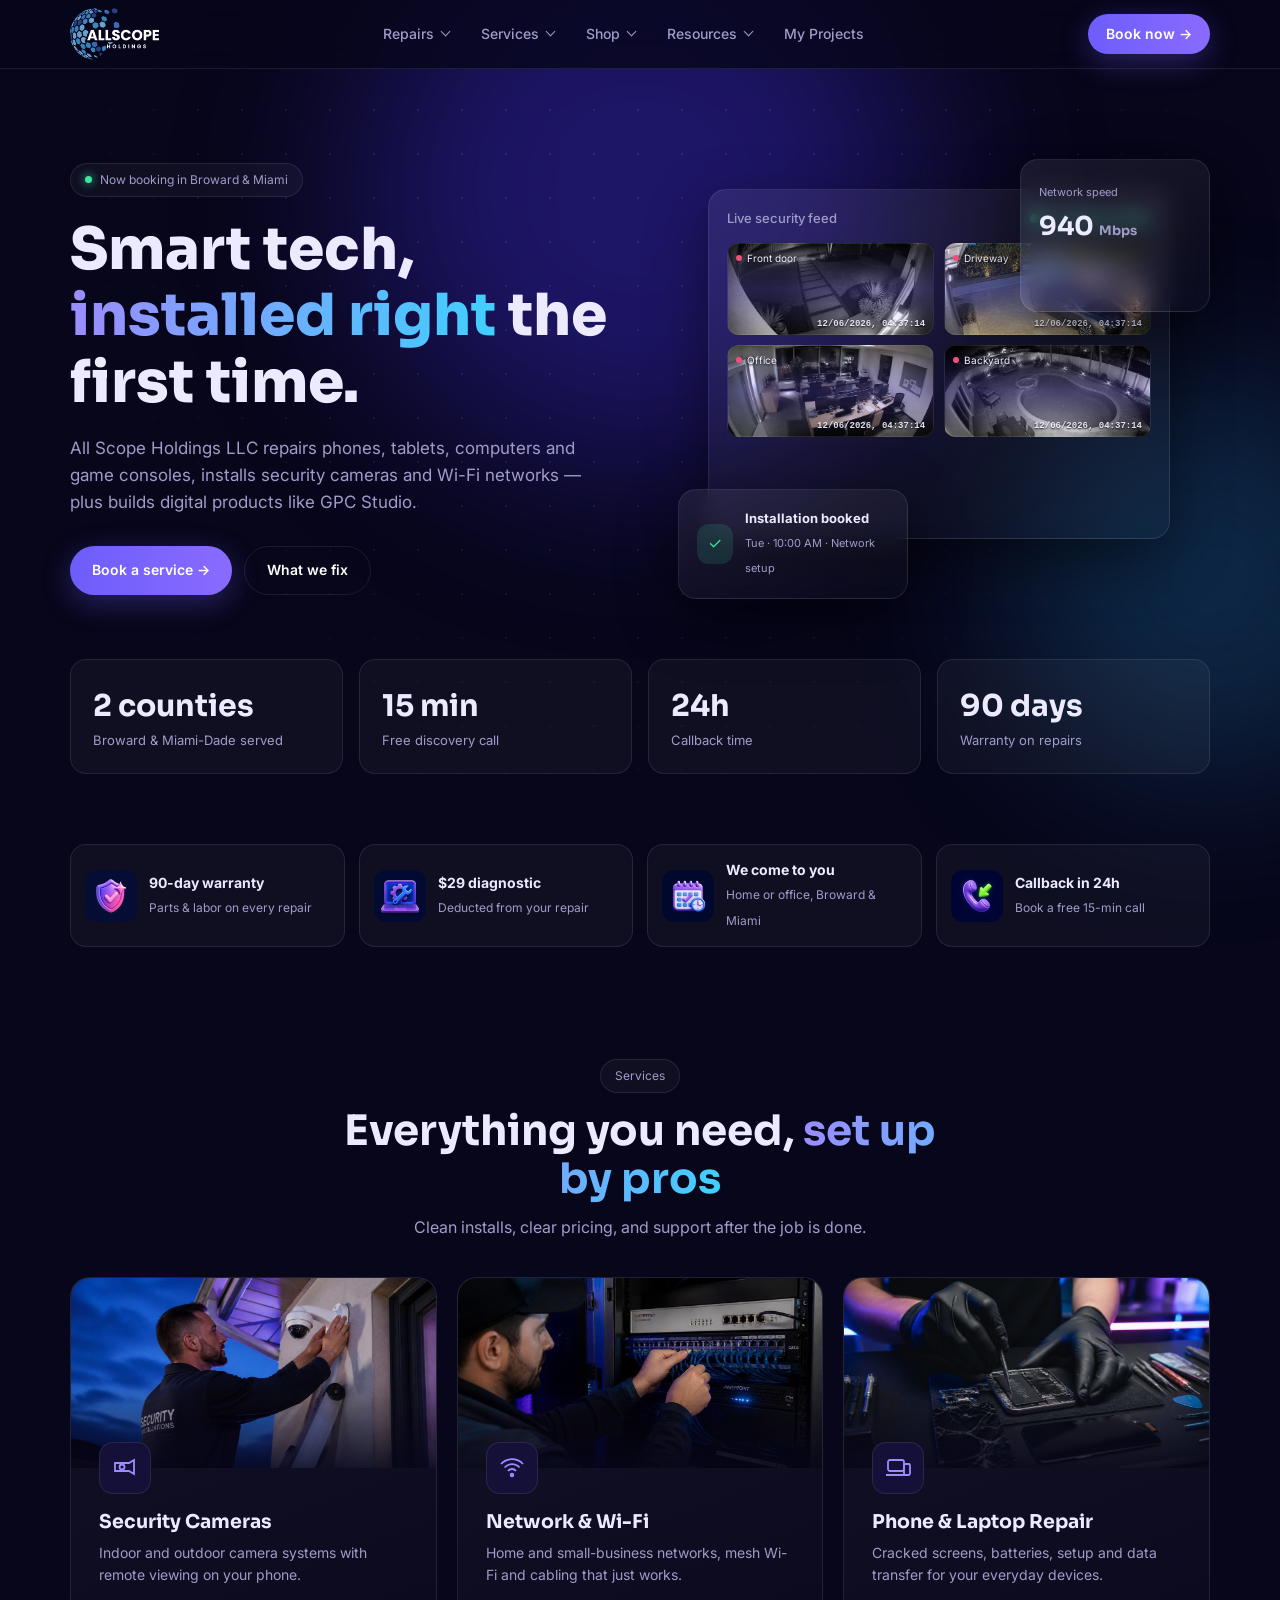
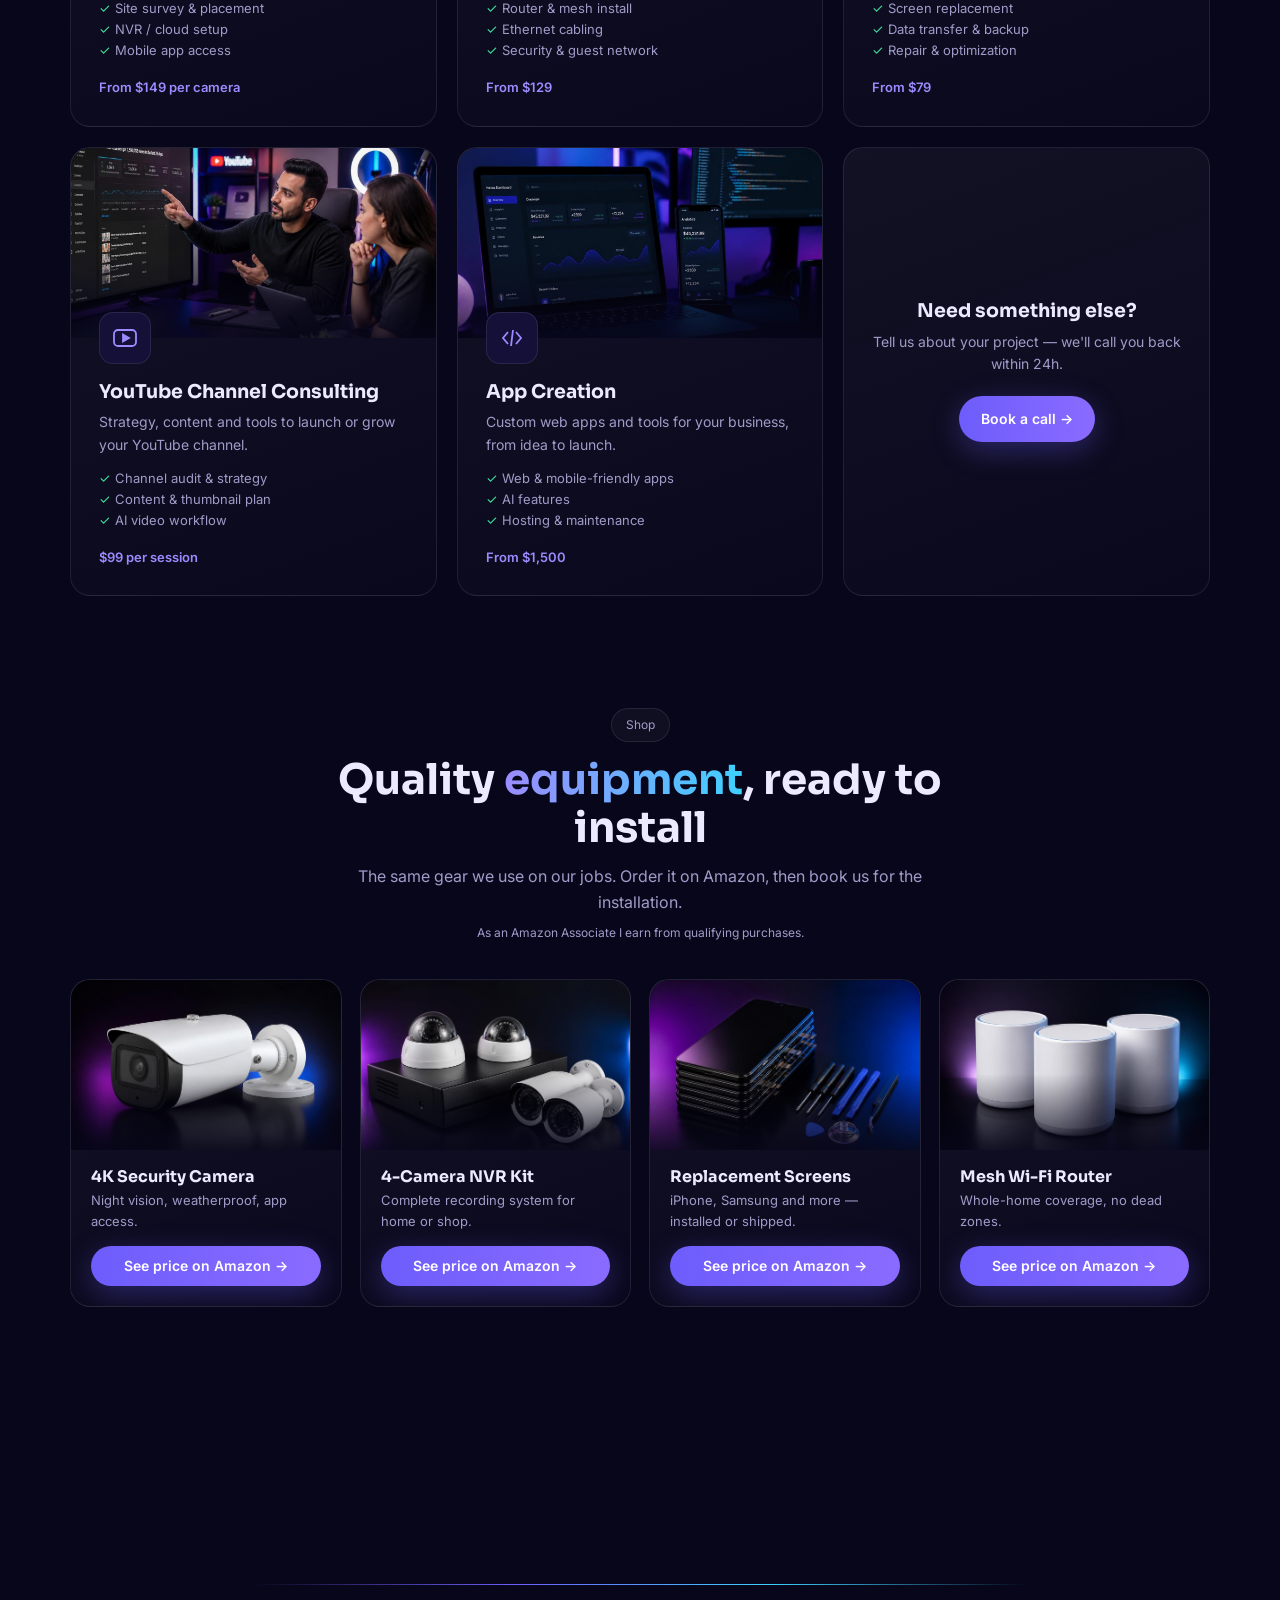
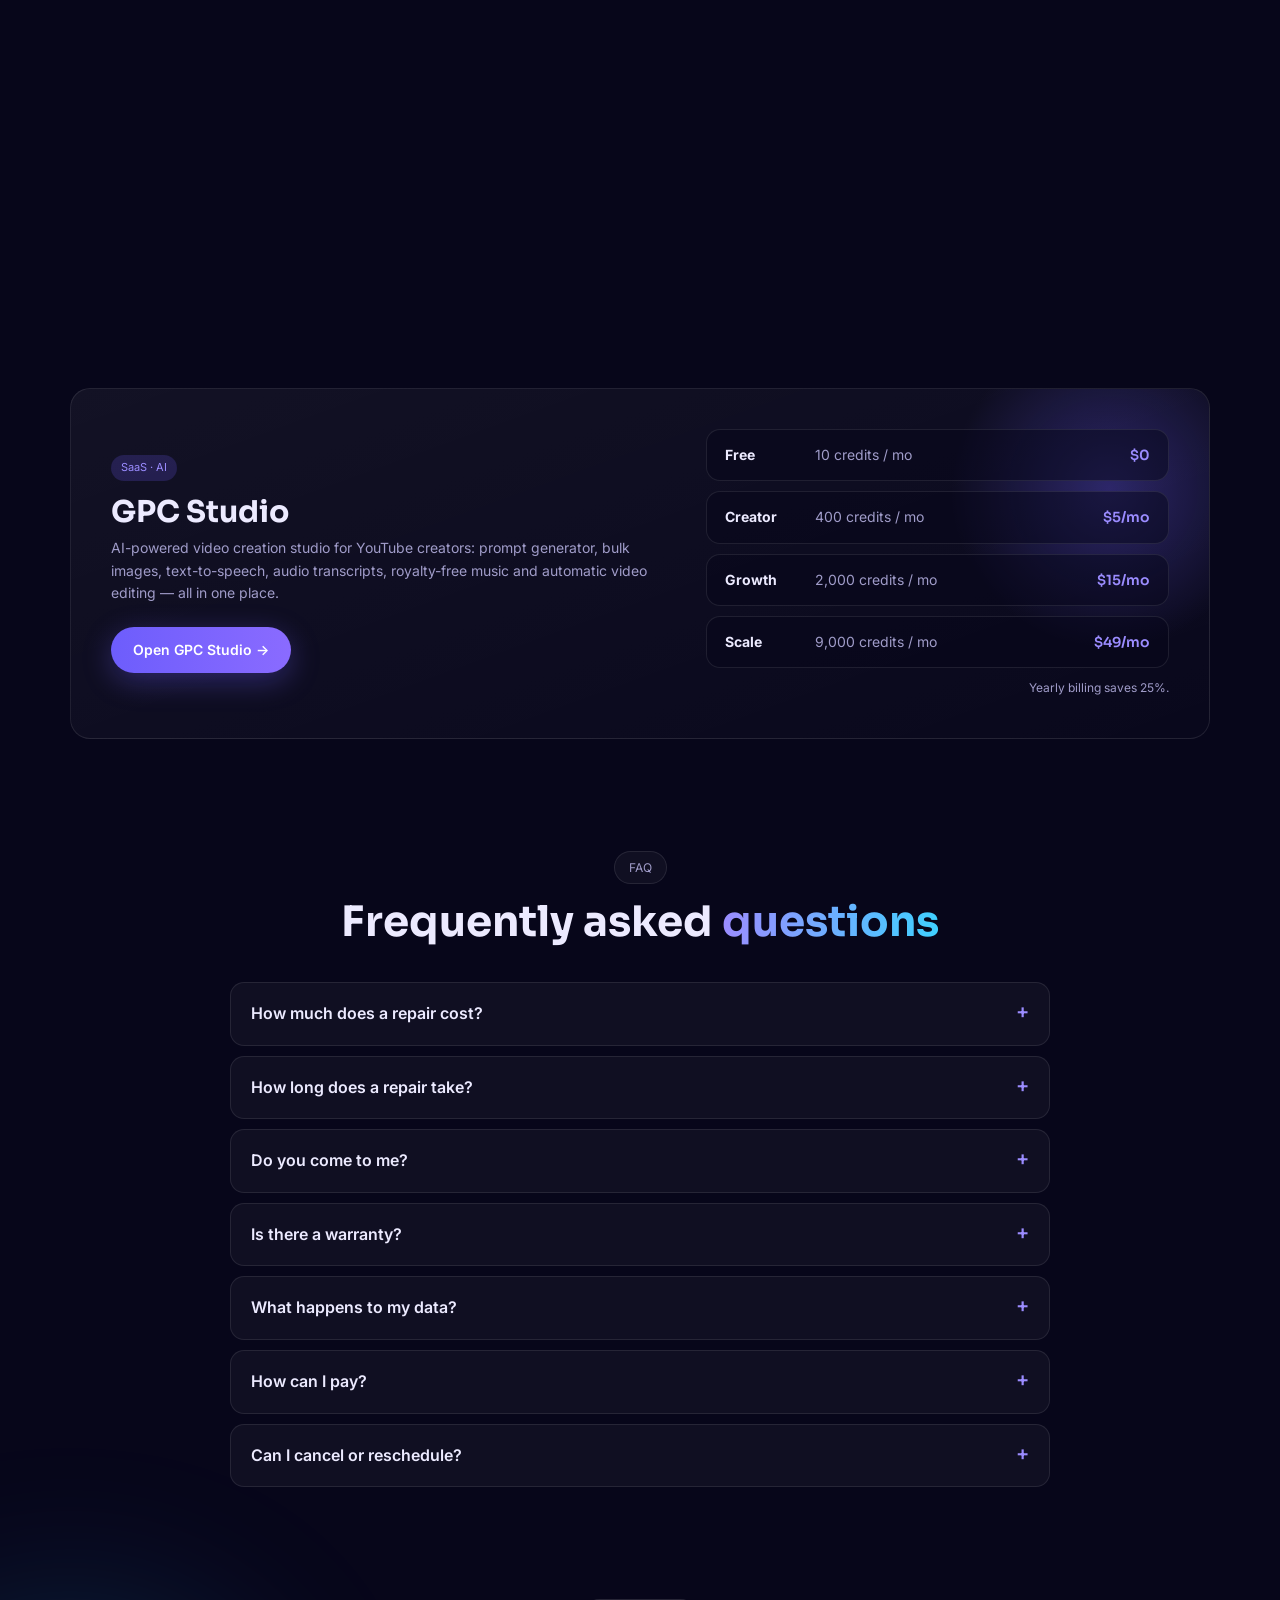
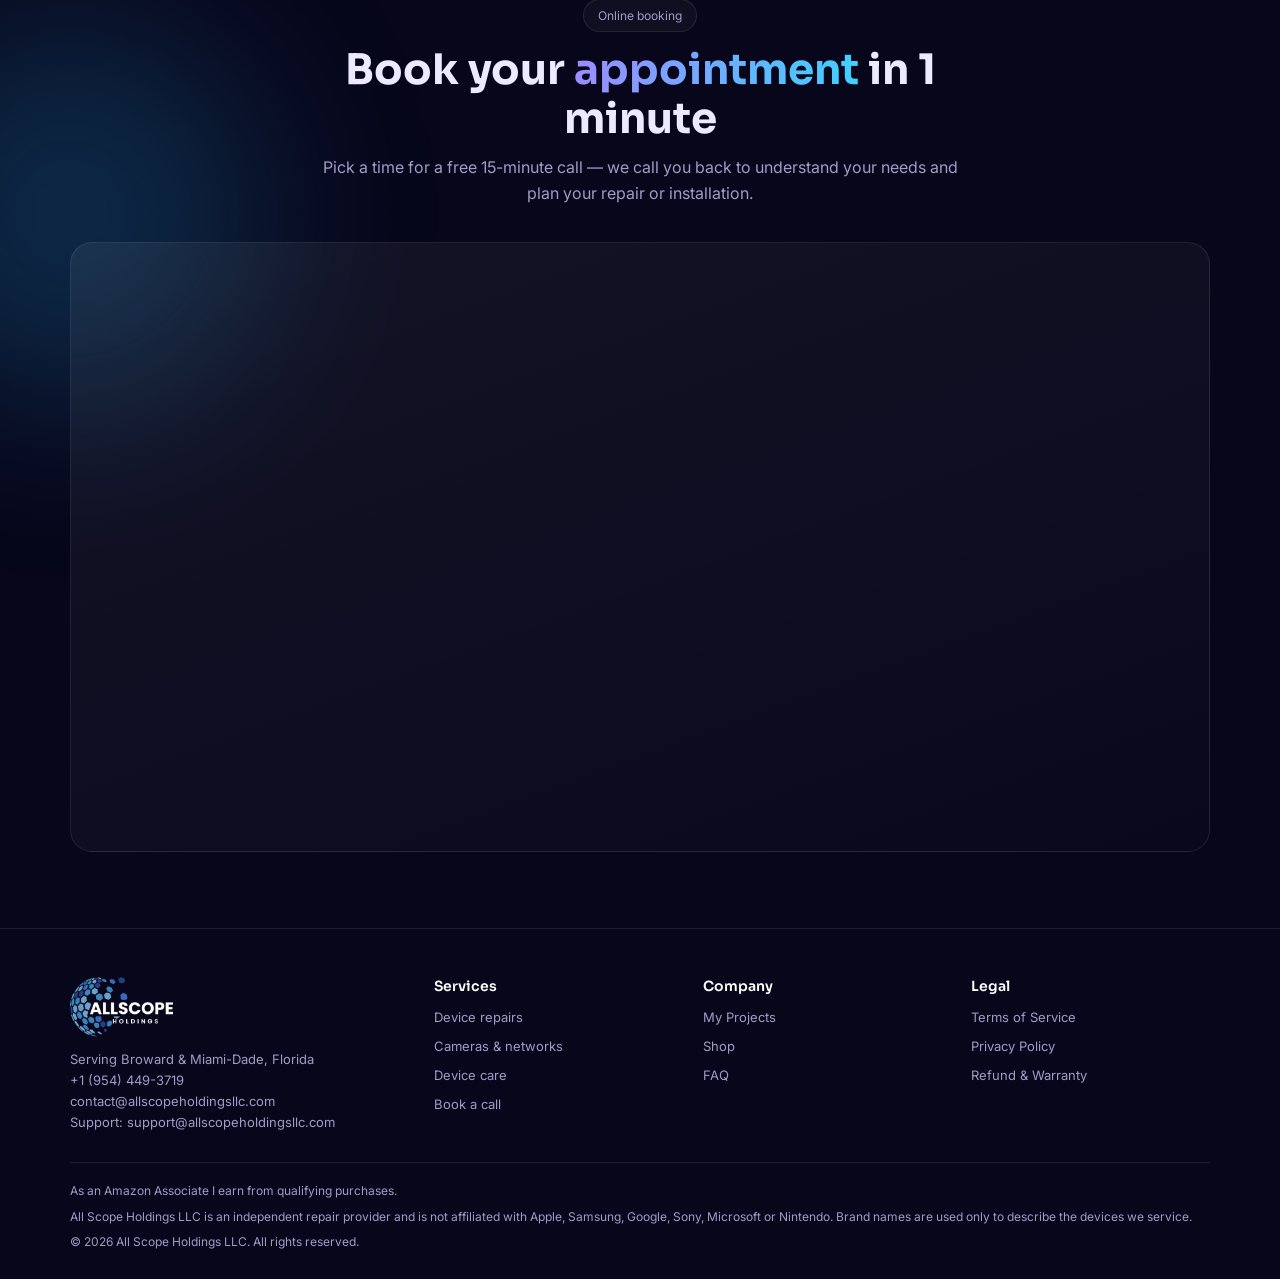
==== commit b7ecefa9: "Mobile fixes: no horizontal scroll, centered footer, repairs page, shop buttons, multi-calendar book" ====
--- a/index.html
+++ b/index.html
@@ -10,7 +10,7 @@
 <link rel="apple-touch-icon" href="/apple-touch-icon.png">
 <link rel="preconnect" href="https://fonts.googleapis.com">
 <link href="https://fonts.googleapis.com/css2?family=Sora:wght@400;600;700;800&family=Inter:wght@400;500;600&display=swap" rel="stylesheet">
-<link rel="stylesheet" href="/style.css?v=2">
+<link rel="stylesheet" href="/style.css?v=3">
 </head>
 <body>
 <div class="stars"></div>
@@ -23,7 +23,7 @@
       <span class="pill"><b></b> Now booking in Broward & Miami</span>
       <h1>Smart tech, <span class="grad">installed right</span> the first time.</h1>
       <p>All Scope Holdings LLC repairs phones, tablets, computers and game consoles, installs security cameras and Wi-Fi networks — plus builds digital products like GPC Studio.</p>
-      <div class="cta"><a class="btn" href="#booking">Book a service →</a><a class="btn ghost" href="#repairs">What we fix</a></div>
+      <div class="cta"><a class="btn" href="#booking">Book a service →</a><a class="btn ghost" href="/repairs.html">What we fix</a></div>
     </div>
     <div class="stage rv">
       <div class="panel p-main float">
@@ -50,31 +50,6 @@
     <div><img src="img/icons/contact.jpg" alt=""><span><b>Callback in 24h</b><small>Book a free 15-min call</small></span></div>
   </div>
 </section>
-
-<section id="repairs">
-  <div class="wrap">
-    <div class="head rv"><span class="pill">Repairs</span><h2>What can we <span class="grad">fix for you?</span></h2><p>Fast, careful repairs with quality parts — and a clear quote before any work starts.</p></div>
-    <div class="fix">
-      <a class="rv" href="#booking"><img src="img/icons/phone.jpg" alt=""><h3>Phone repair</h3><p>iPhone, Samsung, Google Pixel and more: cracked screens, batteries, charging ports, cameras. From $79.</p></a>
-      <a class="rv" href="#booking"><img src="img/icons/tablet.jpg" alt=""><h3>Tablet repair</h3><p>iPad and Android tablets: screens, batteries that won't hold a charge, buttons and ports.</p></a>
-      <a class="rv" href="#booking"><img src="img/icons/computer.jpg" alt=""><h3>Computer repair</h3><p>Laptops and desktops: screens, keyboards, storage upgrades, slow or crashing machines.</p></a>
-      <a class="rv" href="#booking"><img src="img/icons/console.jpg" alt=""><h3>Game console repair</h3><p>PlayStation, Xbox and Switch: HDMI ports, overheating, drifting controllers.</p></a>
-      <a class="rv" href="#booking"><img src="img/icons/other.jpg" alt=""><h3>Wearables & audio</h3><p>Smartwatches, headphones and small electronics — ask us about your device.</p></a>
-      <a class="rv" href="#booking"><img src="img/icons/camera.jpg" alt=""><h3>Camera systems</h3><p>Offline cameras, NVR issues, app access and full camera installations. From $149/camera.</p></a>
-      <a class="rv" href="#booking"><img src="img/icons/wifi.jpg" alt=""><h3>Network & Wi-Fi</h3><p>Dead zones, slow internet, new routers, mesh systems and Ethernet cabling. From $129.</p></a>
-      <a class="rv" href="#booking"><img src="img/icons/faq.jpg" alt=""><h3>Something else?</h3><p>Not on the list? Book a free 15-minute call and tell us what's going on.</p></a>
-    </div>
-
-    <h3 class="sub-h rv" id="device-care">Keep your devices <span class="grad">running strong</span></h3>
-    <div class="fix">
-      <a class="rv" href="#booking"><img src="img/icons/transfer.jpg" alt=""><h3>Data transfer</h3><p>Safely move photos, contacts and apps to your new device.</p></a>
-      <a class="rv" href="#booking"><img src="img/icons/virus.jpg" alt=""><h3>Virus removal</h3><p>Remove malware, pop-ups and unwanted software, then lock things down.</p></a>
-      <a class="rv" href="#booking"><img src="img/icons/tuneup.jpg" alt=""><h3>PC tune-up</h3><p>Clean-up, updates and optimization to bring back the speed.</p></a>
-      <a class="rv" href="#booking"><img src="img/icons/recovery.jpg" alt=""><h3>Device recovery</h3><p>Recover important data or securely factory-reset a device.</p></a>
-    </div>
-  </div>
-</section>
-
 <section id="services">
   <div class="wrap">
     <div class="head rv"><span class="pill">Services</span><h2>Everything you need, <span class="grad">set up by pros</span></h2><p>Clean installs, clear pricing, and support after the job is done.</p></div>
@@ -93,10 +68,10 @@
   <div class="wrap">
     <div class="head rv"><span class="pill">Shop</span><h2>Quality <span class="grad">equipment</span>, ready to install</h2><p>The same gear we use on our jobs. Order it on Amazon, then book us for the installation.</p><p style="font-size:12px;margin-top:8px">As an Amazon Associate I earn from qualifying purchases.</p></div>
     <div class="shop">
-      <div class="card item rv"><div class="ph" style="background-image:url(img/shop-camera.jpg)"></div><div class="body"><h3>4K Security Camera</h3><p>Night vision, weatherproof, app access.</p><div class="row"><b>Check price</b><a class="btn sm" href="https://www.amazon.com/shop/constantdeal" target="_blank" rel="noopener sponsored">Buy on Amazon</a></div></div></div>
-      <div class="card item rv"><div class="ph" style="background-image:url(img/shop-kit.jpg)"></div><div class="body"><h3>4-Camera NVR Kit</h3><p>Complete recording system for home or shop.</p><div class="row"><b>Check price</b><a class="btn sm" href="https://www.amazon.com/shop/constantdeal" target="_blank" rel="noopener sponsored">Buy on Amazon</a></div></div></div>
-      <div class="card item rv"><div class="ph" style="background-image:url(img/shop-screen.jpg)"></div><div class="body"><h3>Replacement Screens</h3><p>iPhone, Samsung and more — installed or shipped.</p><div class="row"><b>Check price</b><a class="btn sm" href="https://www.amazon.com/shop/constantdeal" target="_blank" rel="noopener sponsored">Buy on Amazon</a></div></div></div>
-      <div class="card item rv"><div class="ph" style="background-image:url(img/shop-wifi.jpg)"></div><div class="body"><h3>Mesh Wi-Fi Router</h3><p>Whole-home coverage, no dead zones.</p><div class="row"><b>Check price</b><a class="btn sm" href="https://www.amazon.com/shop/constantdeal" target="_blank" rel="noopener sponsored">Buy on Amazon</a></div></div></div>
+      <div class="card item rv"><div class="ph" style="background-image:url(img/shop-camera.jpg)"></div><div class="body"><h3>4K Security Camera</h3><p>Night vision, weatherproof, app access.</p><a class="btn sm buy" href="https://www.amazon.com/shop/constantdeal" target="_blank" rel="noopener sponsored">See price on Amazon →</a></div></div>
+      <div class="card item rv"><div class="ph" style="background-image:url(img/shop-kit.jpg)"></div><div class="body"><h3>4-Camera NVR Kit</h3><p>Complete recording system for home or shop.</p><a class="btn sm buy" href="https://www.amazon.com/shop/constantdeal" target="_blank" rel="noopener sponsored">See price on Amazon →</a></div></div>
+      <div class="card item rv"><div class="ph" style="background-image:url(img/shop-screen.jpg)"></div><div class="body"><h3>Replacement Screens</h3><p>iPhone, Samsung and more — installed or shipped.</p><a class="btn sm buy" href="https://www.amazon.com/shop/constantdeal" target="_blank" rel="noopener sponsored">See price on Amazon →</a></div></div>
+      <div class="card item rv"><div class="ph" style="background-image:url(img/shop-wifi.jpg)"></div><div class="body"><h3>Mesh Wi-Fi Router</h3><p>Whole-home coverage, no dead zones.</p><a class="btn sm buy" href="https://www.amazon.com/shop/constantdeal" target="_blank" rel="noopener sponsored">See price on Amazon →</a></div></div>
     </div>
   </div>
 </section>
@@ -153,19 +128,35 @@
   <div class="glow g2" style="top:80px;left:-120px;right:auto"></div>
   <div class="wrap">
     <div class="head rv"><span class="pill">Online booking</span><h2>Book your <span class="grad">appointment</span> in 1 minute</h2><p>Pick a time for a free 15-minute call — we call you back to understand your needs and plan your repair or installation.</p></div>
-    <div class="cal rv"><div id="cal-inline" style="width:100%;min-height:560px;overflow:auto"></div></div>
+    <div class="cal rv"><div class="who" id="who"></div><div id="cal-wrap"></div></div>
   </div>
 </section>
 
 <div id="site-footer"></div>
 
-<script src="/site.js?v=2"></script>
+<script src="/site.js?v=3"></script>
 <script>
 // Cal.com inline booking (official embed snippet)
 (function (C, A, L) { let p = function (a, ar) { a.q.push(ar); }; let d = C.document; C.Cal = C.Cal || function () { let cal = C.Cal; let ar = arguments; if (!cal.loaded) { cal.ns = {}; cal.q = cal.q || []; d.head.appendChild(d.createElement("script")).src = A; cal.loaded = true; } if (ar[0] === L) { const api = function () { p(api, arguments); }; const namespace = ar[1]; api.q = api.q || []; if (typeof namespace === "string") { cal.ns[namespace] = cal.ns[namespace] || api; p(cal.ns[namespace], ar); p(cal, ["initNamespace", namespace]); } else p(cal, ar); return; } p(cal, ar); }; })(window, "https://app.cal.com/embed/embed.js", "init");
-Cal("init", "book-an-appointment", { origin: "https://cal.com" });
-Cal.ns["book-an-appointment"]("inline", { elementOrSelector: "#cal-inline", calLink: "guerino-constant/book-an-appointment", config: { layout: "month_view", theme: "dark" } });
-Cal.ns["book-an-appointment"]("ui", { theme: "dark", cssVarsPerTheme: { dark: { "cal-brand": "#6d5dfc" } }, layout: "month_view" });
+// One calendar per technician; add a line here to show another person's calendar
+const BOOKERS = [
+  { name: 'Guerino', link: 'guerino-constant/book-an-appointment' },
+];
+const who = document.getElementById('who'), wrap = document.getElementById('cal-wrap');
+BOOKERS.forEach((b, i) => {
+  const ns = 'cal' + i, el = document.createElement('div');
+  el.id = 'cal-' + i; el.style.cssText = 'width:100%;min-height:560px;overflow:auto' + (i ? ';display:none' : '');
+  wrap.appendChild(el);
+  Cal('init', ns, { origin: 'https://cal.com' });
+  Cal.ns[ns]('inline', { elementOrSelector: '#cal-' + i, calLink: b.link, config: { layout: 'month_view', theme: 'dark' } });
+  Cal.ns[ns]('ui', { theme: 'dark', cssVarsPerTheme: { dark: { 'cal-brand': '#6d5dfc' } }, layout: 'month_view' });
+  if (BOOKERS.length > 1) {
+    const t = document.createElement('button');
+    t.type = 'button'; t.textContent = 'Book with ' + b.name; if (!i) t.className = 'on';
+    t.onclick = () => { who.querySelectorAll('button').forEach(x => x.classList.remove('on')); t.classList.add('on'); wrap.querySelectorAll(':scope>div').forEach((d, j) => d.style.display = j === i ? '' : 'none'); };
+    who.appendChild(t);
+  }
+});
 </script>
 </body>
 </html>
--- a/style.css
+++ b/style.css
@@ -3,7 +3,9 @@
   --text:#eceaff; --muted:#a09cc9; --p1:#6d5dfc; --p2:#9b8cff; --p3:#3fd0ff; --ok:#3ee6a0;
 }
 *{box-sizing:border-box;margin:0;padding:0}
-html{scroll-behavior:smooth}
+html{scroll-behavior:smooth;overflow-x:hidden}
+html,body{max-width:100%;overflow-x:clip}
+.hero,section{overflow-x:clip}
 body{background:var(--bg);color:var(--text);font-family:Inter,system-ui,sans-serif;line-height:1.6;overflow-x:hidden}
 h1,h2,h3{font-family:Sora,sans-serif;line-height:1.15}
 a{color:inherit;text-decoration:none}
@@ -94,8 +96,7 @@
 .item .body{padding:18px 20px 20px;display:flex;flex-direction:column;flex:1}
 .item h3{font-size:16px;margin-bottom:4px}
 .item p{font-size:13px;flex:1}
-.item .row{display:flex;justify-content:space-between;align-items:center;margin-top:14px}
-.item .row b{font-family:Sora;color:var(--p2)}
+.item .buy{margin-top:14px;justify-content:center;text-align:center}
 
 /* process */
 .steps{display:grid;grid-template-columns:repeat(3,1fr);gap:20px;position:relative}
@@ -234,4 +235,8 @@
   .trust,.fix{grid-template-columns:1fr 1fr}
   .foot-grid{grid-template-columns:1fr 1fr}
 }
-@media (max-width:560px){.trust{grid-template-columns:1fr}.fix{gap:10px}.fix a{padding:16px 10px}.fix img{width:72px;height:72px}.foot-grid{grid-template-columns:1fr}}
+@media (max-width:560px){.trust{grid-template-columns:1fr}.fix{gap:10px}.fix a{padding:16px 10px}.fix img{width:72px;height:72px}.foot-grid{grid-template-columns:1fr;text-align:center}.foot-grid img{margin:0 auto 12px}.foot-bottom{text-align:center}}
+.who{display:flex;gap:10px;flex-wrap:wrap;justify-content:center;margin-bottom:16px}
+.who:empty{display:none}
+.who button{padding:10px 18px;border-radius:999px;border:1px solid var(--line);background:transparent;color:var(--muted);font:600 14px Inter,sans-serif;cursor:pointer}
+.who button.on{background:var(--p1);border-color:var(--p1);color:#fff}
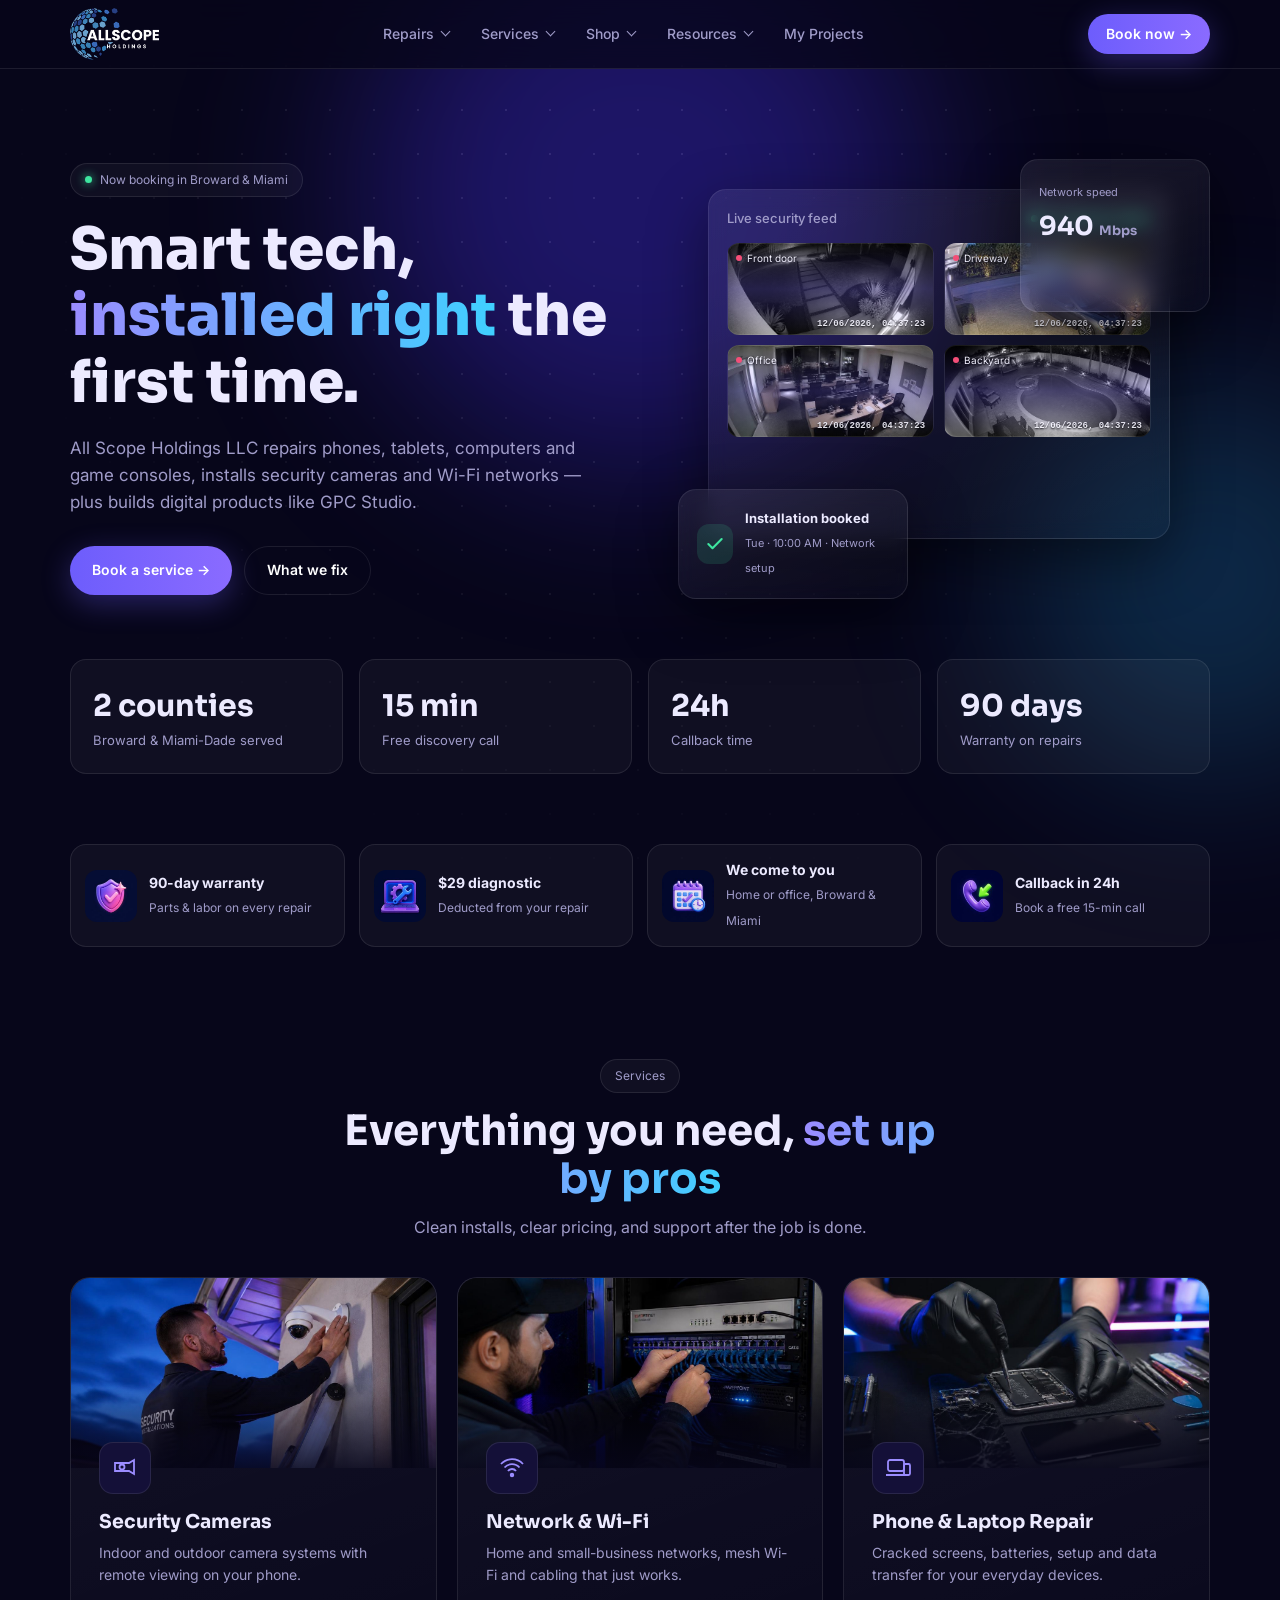
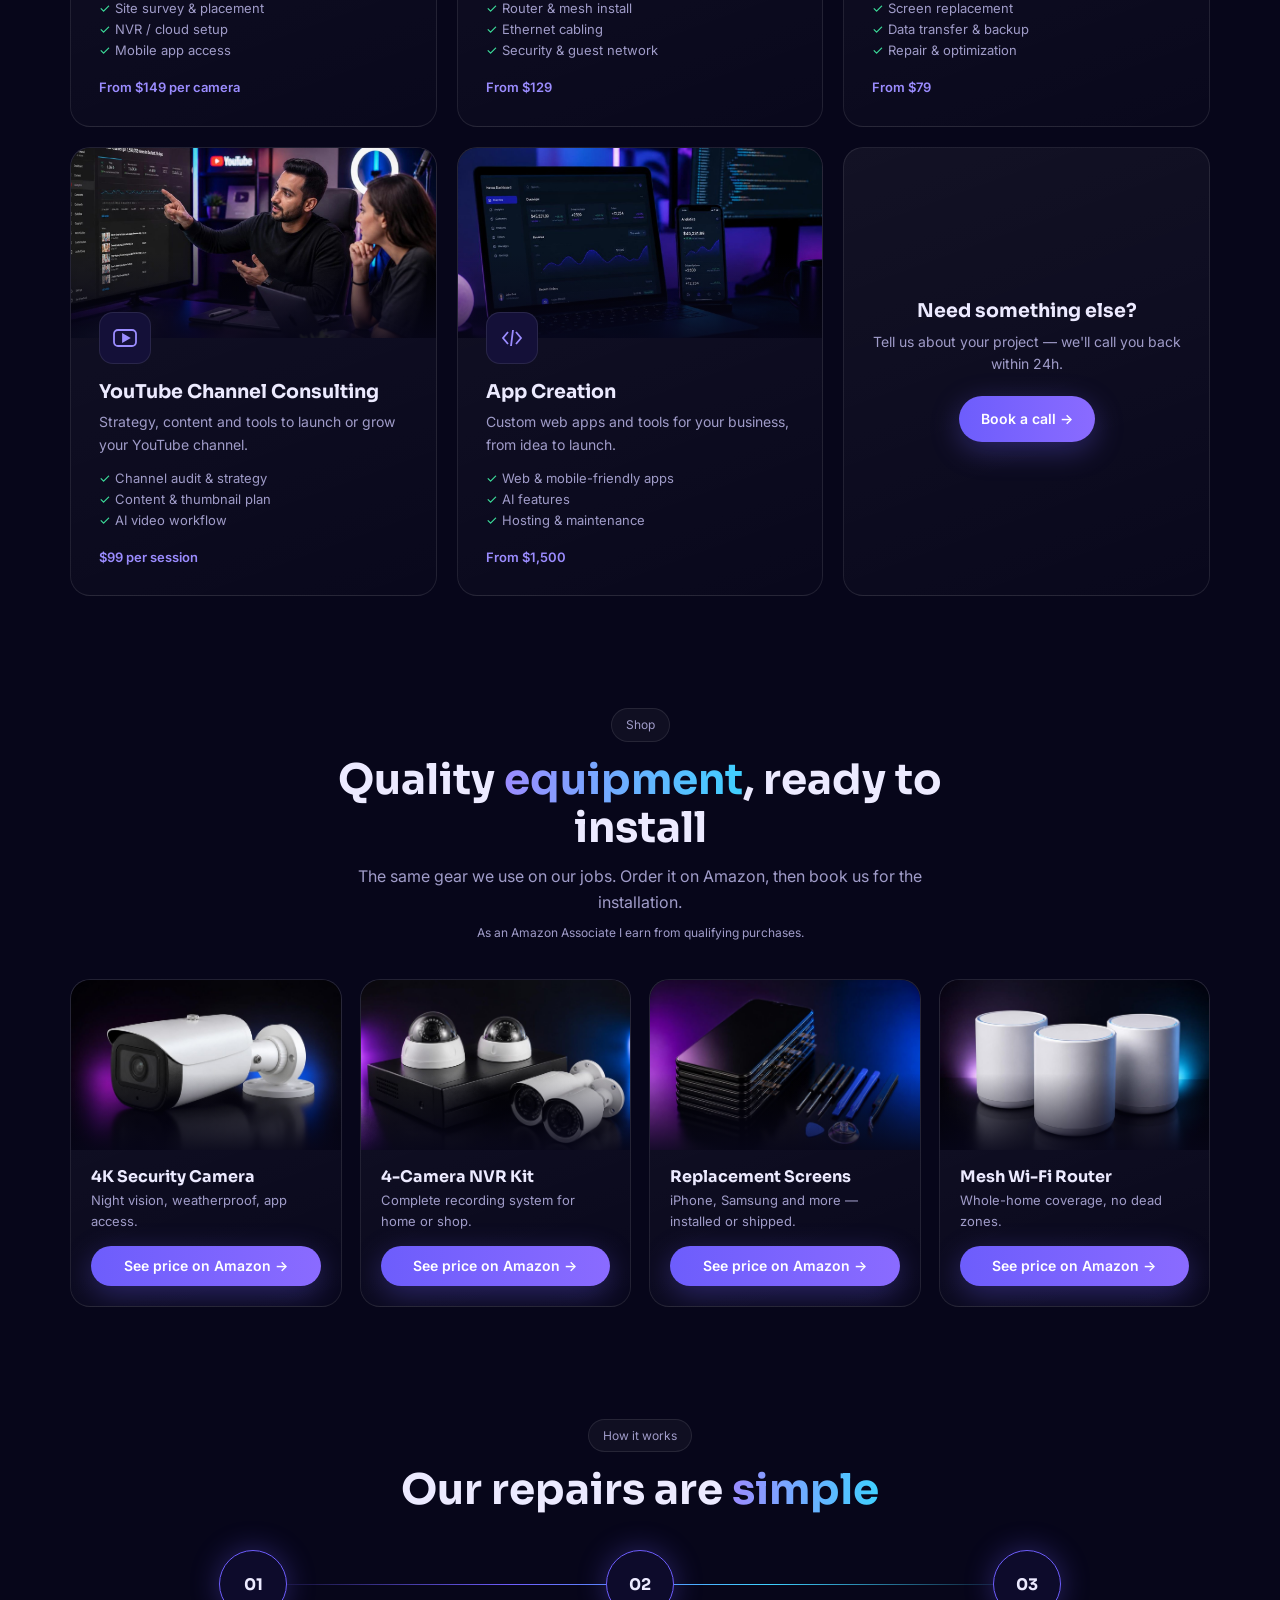
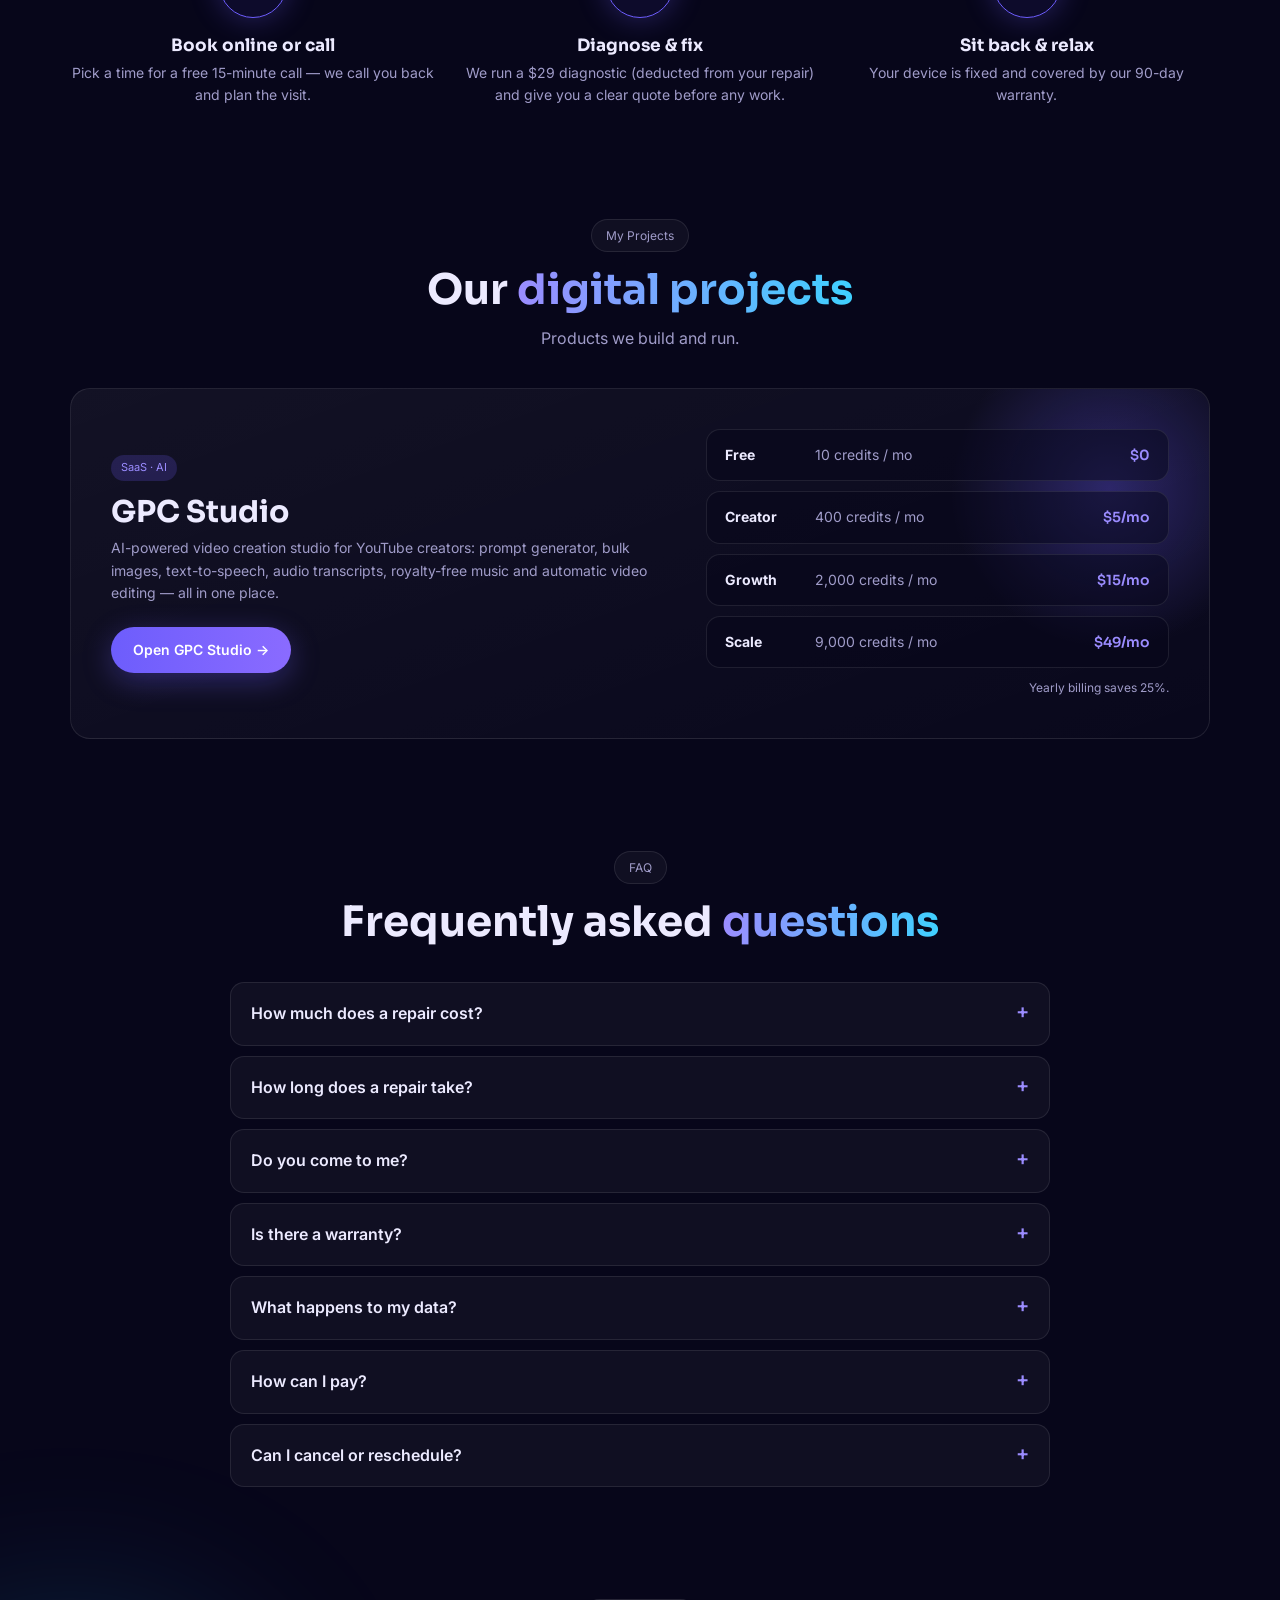
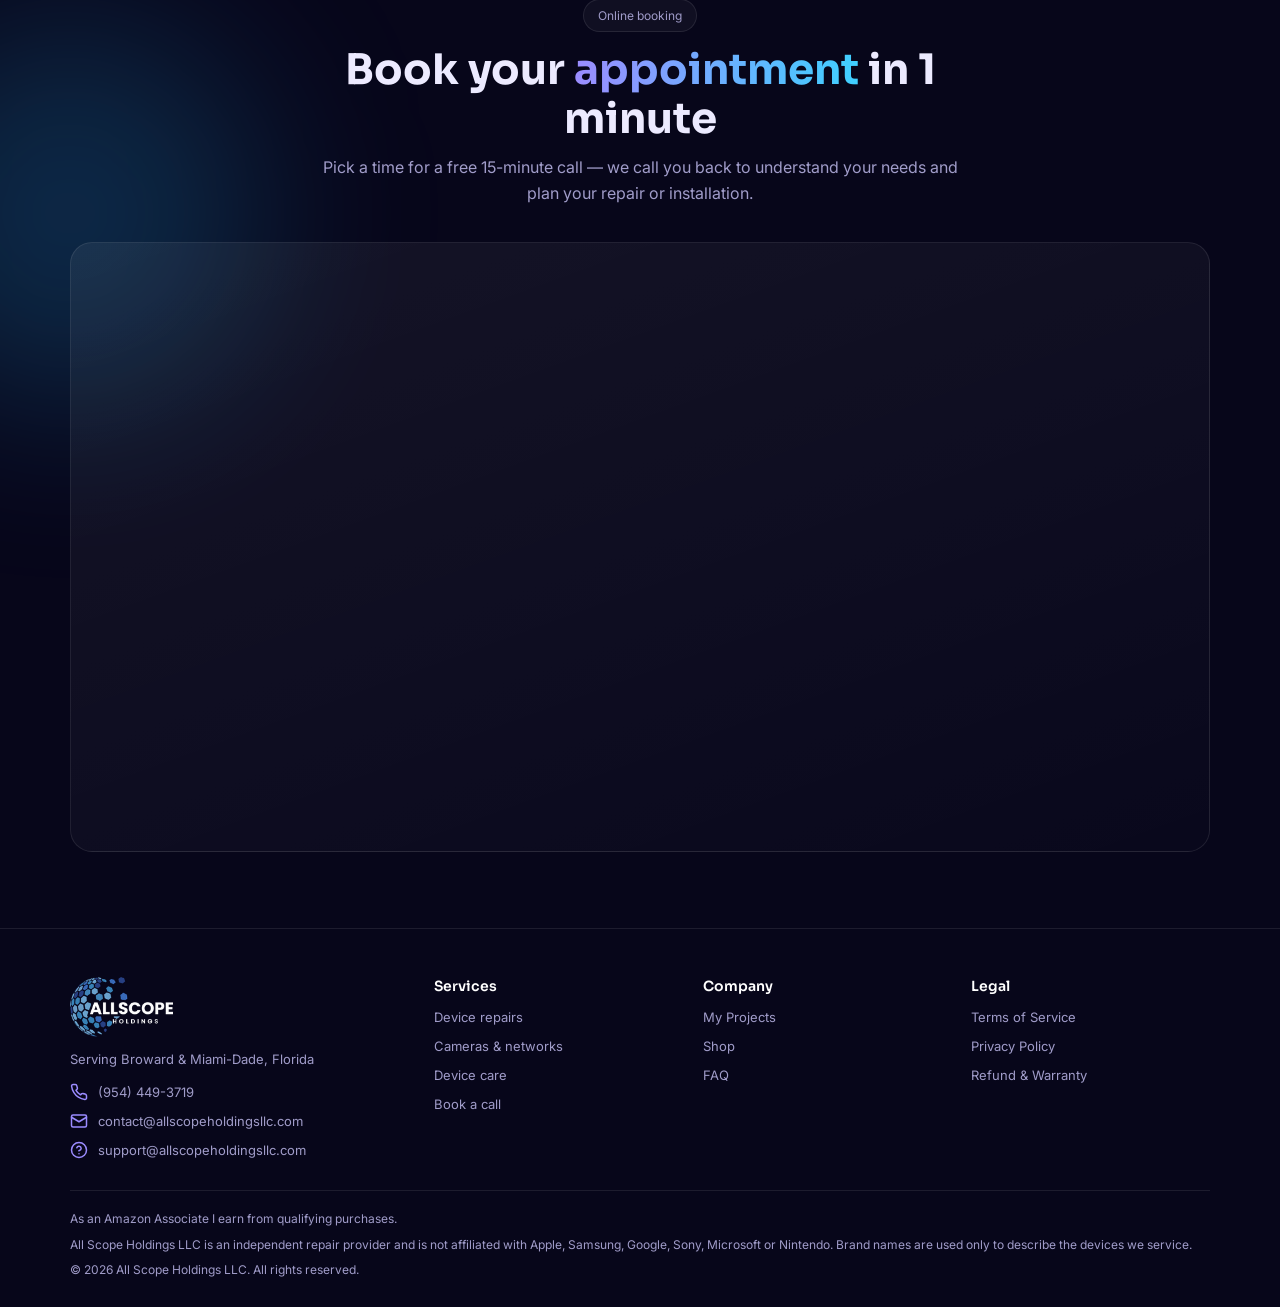
==== commit 278b6119: "Compact mobile footer with contact buttons, SVG icons instead of symbols Co-Authored-By: Claude Opus" ====
--- a/index.html
+++ b/index.html
@@ -10,7 +10,7 @@
 <link rel="apple-touch-icon" href="/apple-touch-icon.png">
 <link rel="preconnect" href="https://fonts.googleapis.com">
 <link href="https://fonts.googleapis.com/css2?family=Sora:wght@400;600;700;800&family=Inter:wght@400;500;600&display=swap" rel="stylesheet">
-<link rel="stylesheet" href="/style.css?v=3">
+<link rel="stylesheet" href="/style.css?v=4">
 </head>
 <body>
 <div class="stars"></div>
@@ -27,11 +27,11 @@
     </div>
     <div class="stage rv">
       <div class="panel p-main float">
-        <h4><span>Live security feed</span><span style="color:var(--ok)">● 4 cameras online</span></h4>
+        <h4><span>Live security feed</span><span class="online">4 cameras online</span></h4>
         <div class="cams"><div class="cam" style="background-image:url(img/cam-front.jpg)"><span>Front door</span><time></time></div><div class="cam" style="background-image:url(img/cam-driveway.jpg)"><span>Driveway</span><time></time></div><div class="cam" style="background-image:url(img/cam-office.jpg)"><span>Office</span><time></time></div><div class="cam" style="background-image:url(img/cam-backyard.jpg)"><span>Backyard</span><time></time></div></div>
       </div>
       <div class="panel p-net float d2"><small>Network speed</small><strong>940 <span style="font-size:13px;color:var(--muted)">Mbps</span></strong><div class="bars"><i></i><i></i><i></i><i></i><i></i><i></i><i></i></div></div>
-      <div class="panel p-book float d3"><div class="ic">✓</div><div><b>Installation booked</b><small>Tue · 10:00 AM · Network setup</small></div></div>
+      <div class="panel p-book float d3"><div class="ic"><svg width="20" height="20" viewBox="0 0 24 24" fill="none" stroke="currentColor" stroke-width="2.5" stroke-linecap="round" stroke-linejoin="round"><path d="M20 6 9 17l-5-5"/></svg></div><div><b>Installation booked</b><small>Tue · 10:00 AM · Network setup</small></div></div>
     </div>
   </div>
   <div class="wrap full"><div class="stats rv">
@@ -134,7 +134,7 @@
 
 <div id="site-footer"></div>
 
-<script src="/site.js?v=3"></script>
+<script src="/site.js?v=4"></script>
 <script>
 // Cal.com inline booking (official embed snippet)
 (function (C, A, L) { let p = function (a, ar) { a.q.push(ar); }; let d = C.document; C.Cal = C.Cal || function () { let cal = C.Cal; let ar = arguments; if (!cal.loaded) { cal.ns = {}; cal.q = cal.q || []; d.head.appendChild(d.createElement("script")).src = A; cal.loaded = true; } if (ar[0] === L) { const api = function () { p(api, arguments); }; const namespace = ar[1]; api.q = api.q || []; if (typeof namespace === "string") { cal.ns[namespace] = cal.ns[namespace] || api; p(cal.ns[namespace], ar); p(cal, ["initNamespace", namespace]); } else p(cal, ar); return; } p(cal, ar); }; })(window, "https://app.cal.com/embed/embed.js", "init");
--- a/style.css
+++ b/style.css
@@ -240,3 +240,22 @@
 .who:empty{display:none}
 .who button{padding:10px 18px;border-radius:999px;border:1px solid var(--line);background:transparent;color:var(--muted);font:600 14px Inter,sans-serif;cursor:pointer}
 .who button.on{background:var(--p1);border-color:var(--p1);color:#fff}
+.online{color:var(--ok);display:inline-flex;align-items:center;gap:6px}
+.online:before{content:"";width:7px;height:7px;border-radius:50%;background:var(--ok);box-shadow:0 0 8px var(--ok)}
+.burger{place-items:center}
+.foot-brand img{display:block;margin-bottom:12px}
+.foot-brand p{margin-bottom:12px}
+.foot-contact{display:grid;gap:8px}
+.foot-contact a{display:flex;align-items:center;gap:10px}
+.foot-contact svg{color:var(--p2);flex:none}
+@media (max-width:980px){.burger{display:grid}}
+@media (max-width:560px){
+  .foot-grid{grid-template-columns:1fr 1fr;gap:26px 16px}
+  .foot-brand{grid-column:1/-1}
+  .foot-contact{grid-template-columns:repeat(3,1fr);gap:10px}
+  .foot-contact a{flex-direction:column;gap:6px;padding:12px 6px;border:1px solid var(--line);border-radius:14px;background:var(--card);color:#fff;font-weight:600;font-size:13px}
+  .foot-contact a span{display:none}
+  .foot-contact a:after{content:attr(data-l)}
+  .foot-grid>div:last-child{grid-column:1/-1}
+  .foot-grid>div:last-child ul{display:flex;flex-wrap:wrap;justify-content:center;gap:8px 18px}
+}
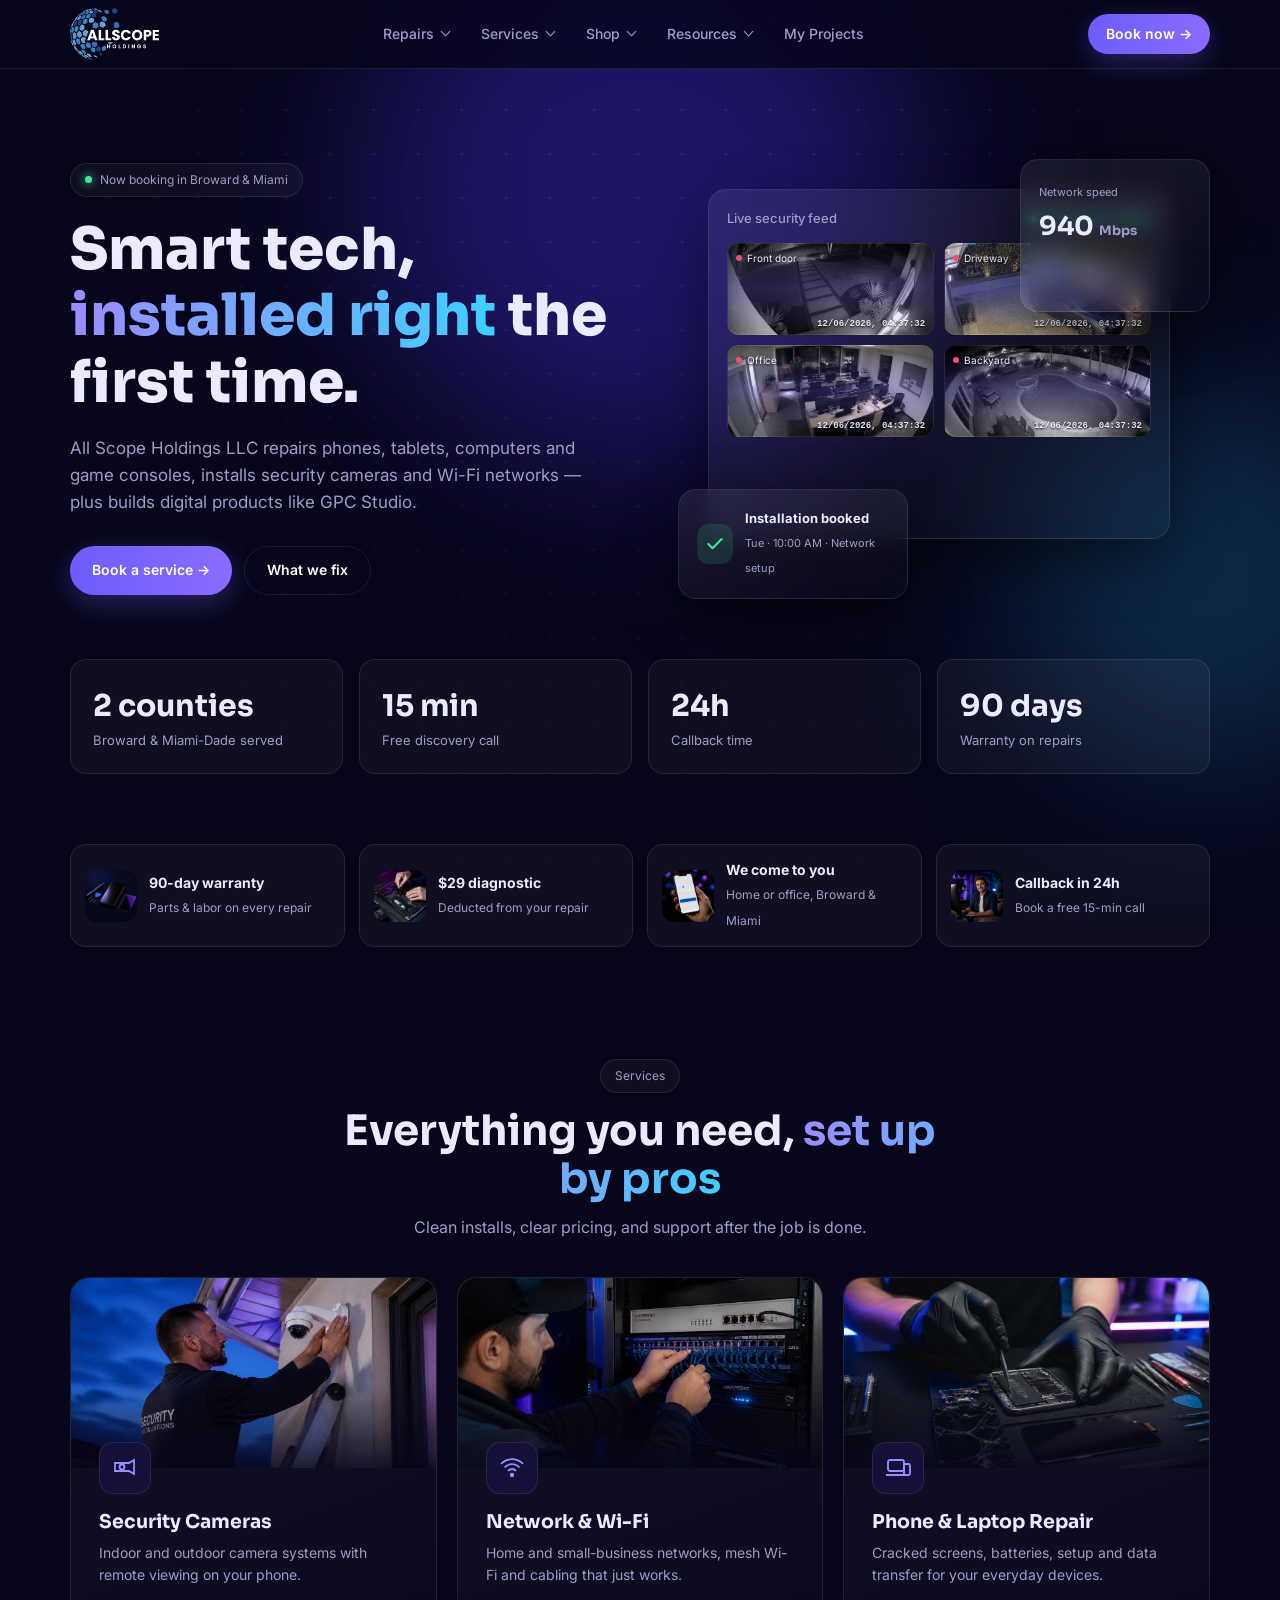
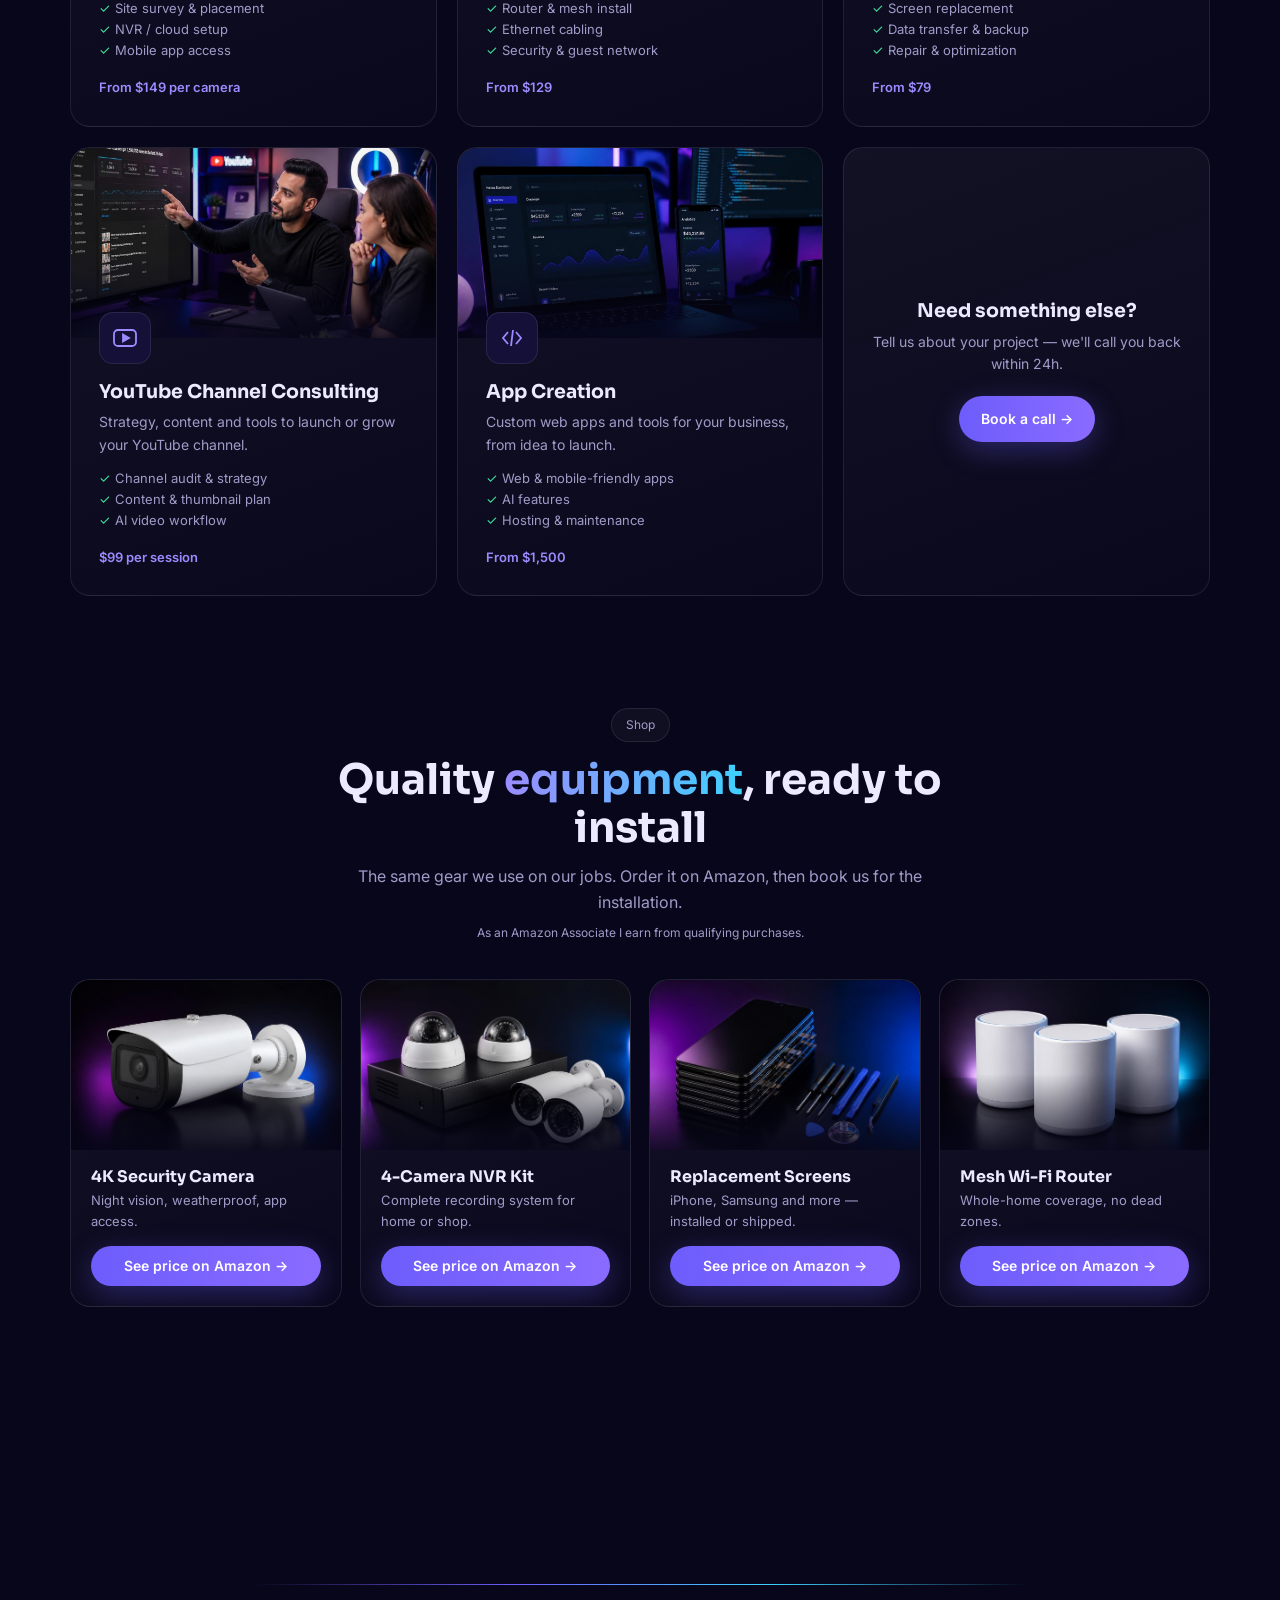
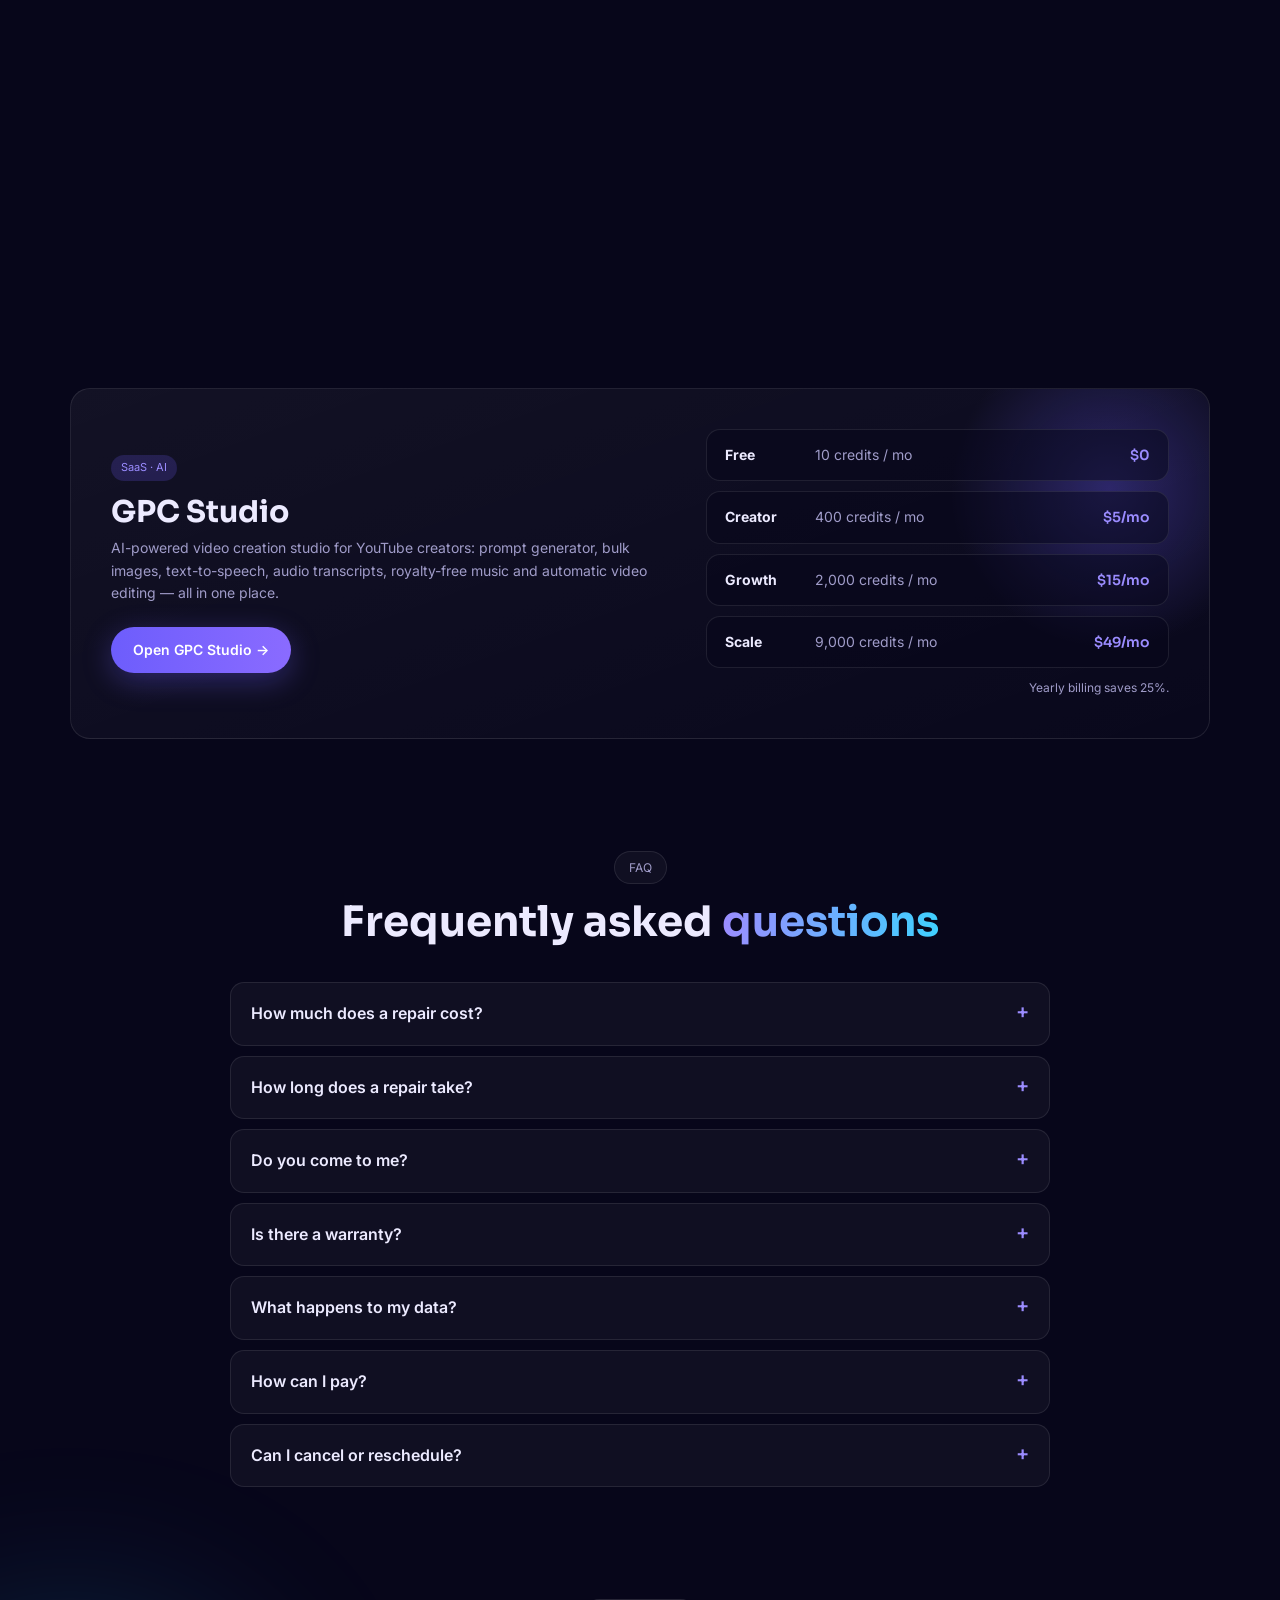
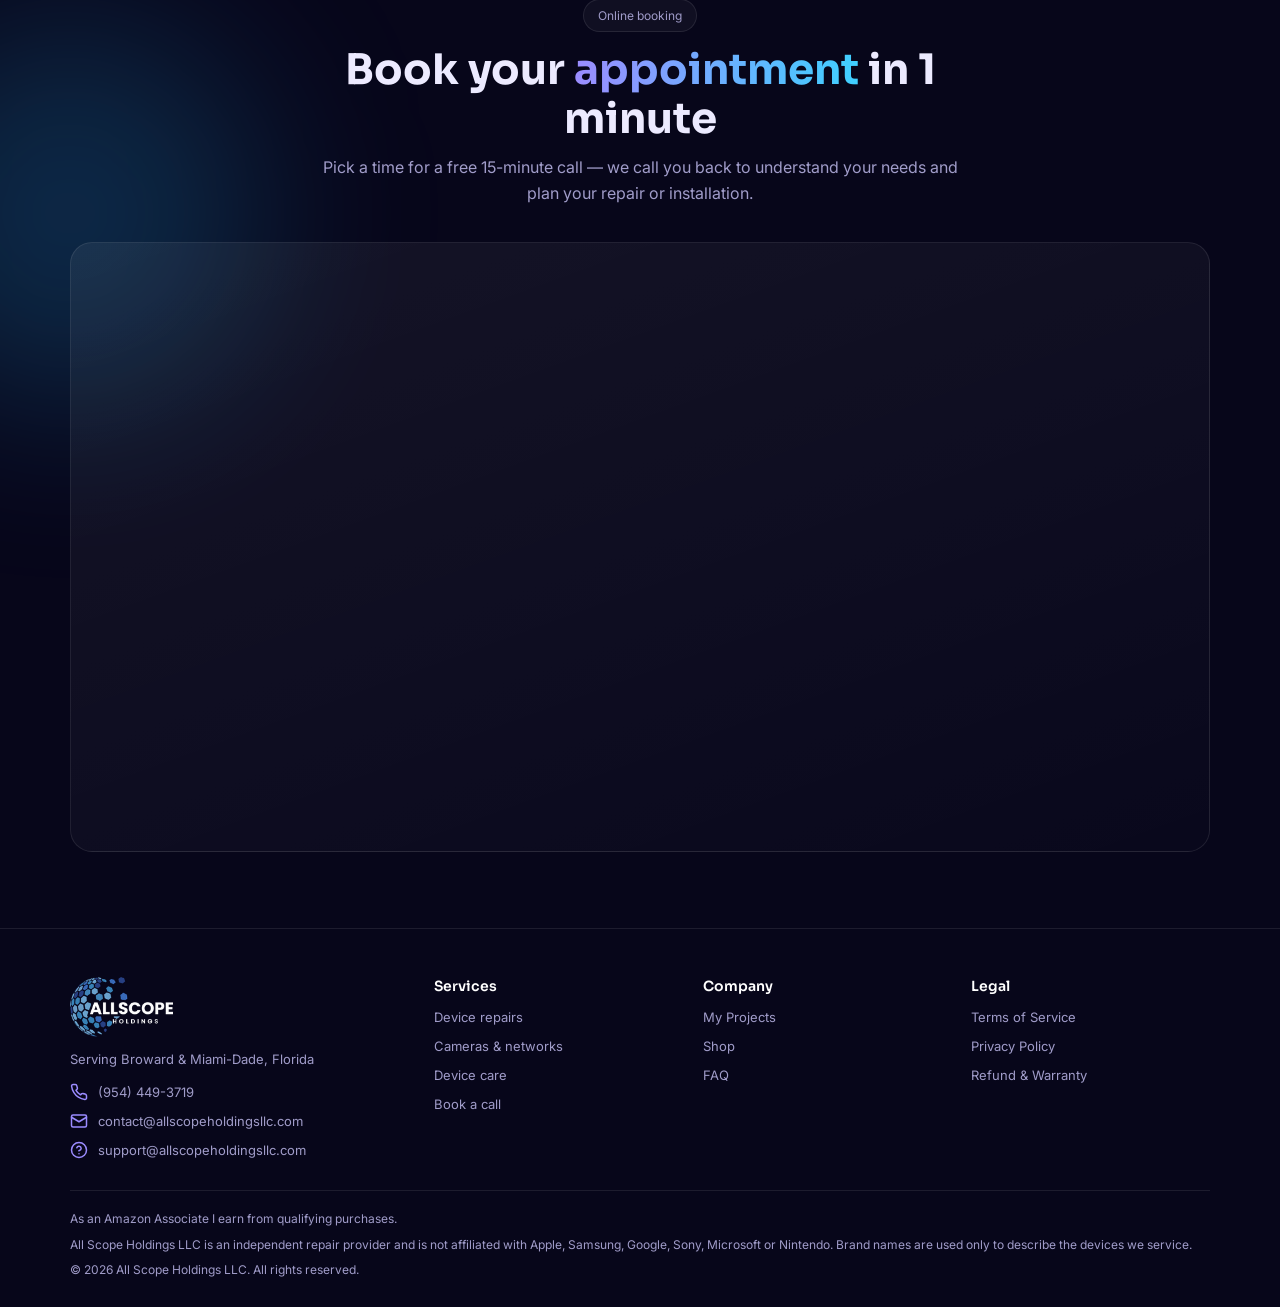
==== commit 9ff78a3f: "Replace 3D icons with real high-quality photos Co-Authored-By: Claude Opus 5.5 <noreply@anthropic.co" ====
--- a/index.html
+++ b/index.html
@@ -10,7 +10,7 @@
 <link rel="apple-touch-icon" href="/apple-touch-icon.png">
 <link rel="preconnect" href="https://fonts.googleapis.com">
 <link href="https://fonts.googleapis.com/css2?family=Sora:wght@400;600;700;800&family=Inter:wght@400;500;600&display=swap" rel="stylesheet">
-<link rel="stylesheet" href="/style.css?v=4">
+<link rel="stylesheet" href="/style.css?v=5">
 </head>
 <body>
 <div class="stars"></div>
@@ -134,7 +134,7 @@
 
 <div id="site-footer"></div>
 
-<script src="/site.js?v=4"></script>
+<script src="/site.js?v=5"></script>
 <script>
 // Cal.com inline booking (official embed snippet)
 (function (C, A, L) { let p = function (a, ar) { a.q.push(ar); }; let d = C.document; C.Cal = C.Cal || function () { let cal = C.Cal; let ar = arguments; if (!cal.loaded) { cal.ns = {}; cal.q = cal.q || []; d.head.appendChild(d.createElement("script")).src = A; cal.loaded = true; } if (ar[0] === L) { const api = function () { p(api, arguments); }; const namespace = ar[1]; api.q = api.q || []; if (typeof namespace === "string") { cal.ns[namespace] = cal.ns[namespace] || api; p(cal.ns[namespace], ar); p(cal, ["initNamespace", namespace]); } else p(cal, ar); return; } p(cal, ar); }; })(window, "https://app.cal.com/embed/embed.js", "init");
--- a/style.css
+++ b/style.css
@@ -153,8 +153,7 @@
 .mega-grid.g4{grid-template-columns:repeat(4,1fr)}
 .mc{display:flex;flex-direction:column;border:1px solid var(--line);border-radius:14px;padding:10px;background:rgba(255,255,255,.03);transition:border-color .2s,transform .2s,background .2s}
 .mc:hover{border-color:var(--p1);background:rgba(109,93,252,.08);transform:translateY(-3px)}
-.mc .i{height:92px;border-radius:10px;background:#0b0c2c center/contain no-repeat;margin-bottom:10px}
-.mc .i.photo{background-size:cover}
+.mc .i{height:92px;border-radius:10px;background:#0b0c2c center/cover no-repeat;margin-bottom:10px}
 .mc b{font-size:14px;font-weight:600}
 .mc small{color:var(--muted);font-size:12px;line-height:1.4;margin-top:2px}
 .burger{display:none;background:none;border:1px solid var(--line);border-radius:10px;width:42px;height:42px;color:#fff;font-size:20px;cursor:pointer}
@@ -167,9 +166,9 @@
 
 /* ===== repairs grid ===== */
 .fix{display:grid;grid-template-columns:repeat(4,1fr);gap:16px}
-.fix a{display:block;text-align:center;padding:22px 18px;border:1px solid var(--line);border-radius:18px;background:var(--card);transition:transform .25s,border-color .25s}
+.fix a{display:block;text-align:center;padding:12px 12px 18px;border:1px solid var(--line);border-radius:18px;background:var(--card);transition:transform .25s,border-color .25s}
 .fix a:hover{transform:translateY(-5px);border-color:var(--p1)}
-.fix img{width:96px;height:96px;border-radius:18px;margin:0 auto 12px;display:block}
+.fix img{width:100%;aspect-ratio:4/3;object-fit:cover;border-radius:12px;margin:0 0 14px;display:block}
 .fix h3{font-size:16px;margin-bottom:6px}.fix h3:after{content:" \203A";color:var(--p2)}
 .fix p{color:var(--muted);font-size:13px}
 .sub-h{font:700 20px Sora,sans-serif;margin:40px 0 16px;text-align:center}
@@ -235,7 +234,7 @@
   .trust,.fix{grid-template-columns:1fr 1fr}
   .foot-grid{grid-template-columns:1fr 1fr}
 }
-@media (max-width:560px){.trust{grid-template-columns:1fr}.fix{gap:10px}.fix a{padding:16px 10px}.fix img{width:72px;height:72px}.foot-grid{grid-template-columns:1fr;text-align:center}.foot-grid img{margin:0 auto 12px}.foot-bottom{text-align:center}}
+@media (max-width:560px){.trust{grid-template-columns:1fr}.fix{gap:10px}.fix a{padding:8px 8px 14px}.foot-grid{grid-template-columns:1fr;text-align:center}.foot-grid img{margin:0 auto 12px}.foot-bottom{text-align:center}}
 .who{display:flex;gap:10px;flex-wrap:wrap;justify-content:center;margin-bottom:16px}
 .who:empty{display:none}
 .who button{padding:10px 18px;border-radius:999px;border:1px solid var(--line);background:transparent;color:var(--muted);font:600 14px Inter,sans-serif;cursor:pointer}
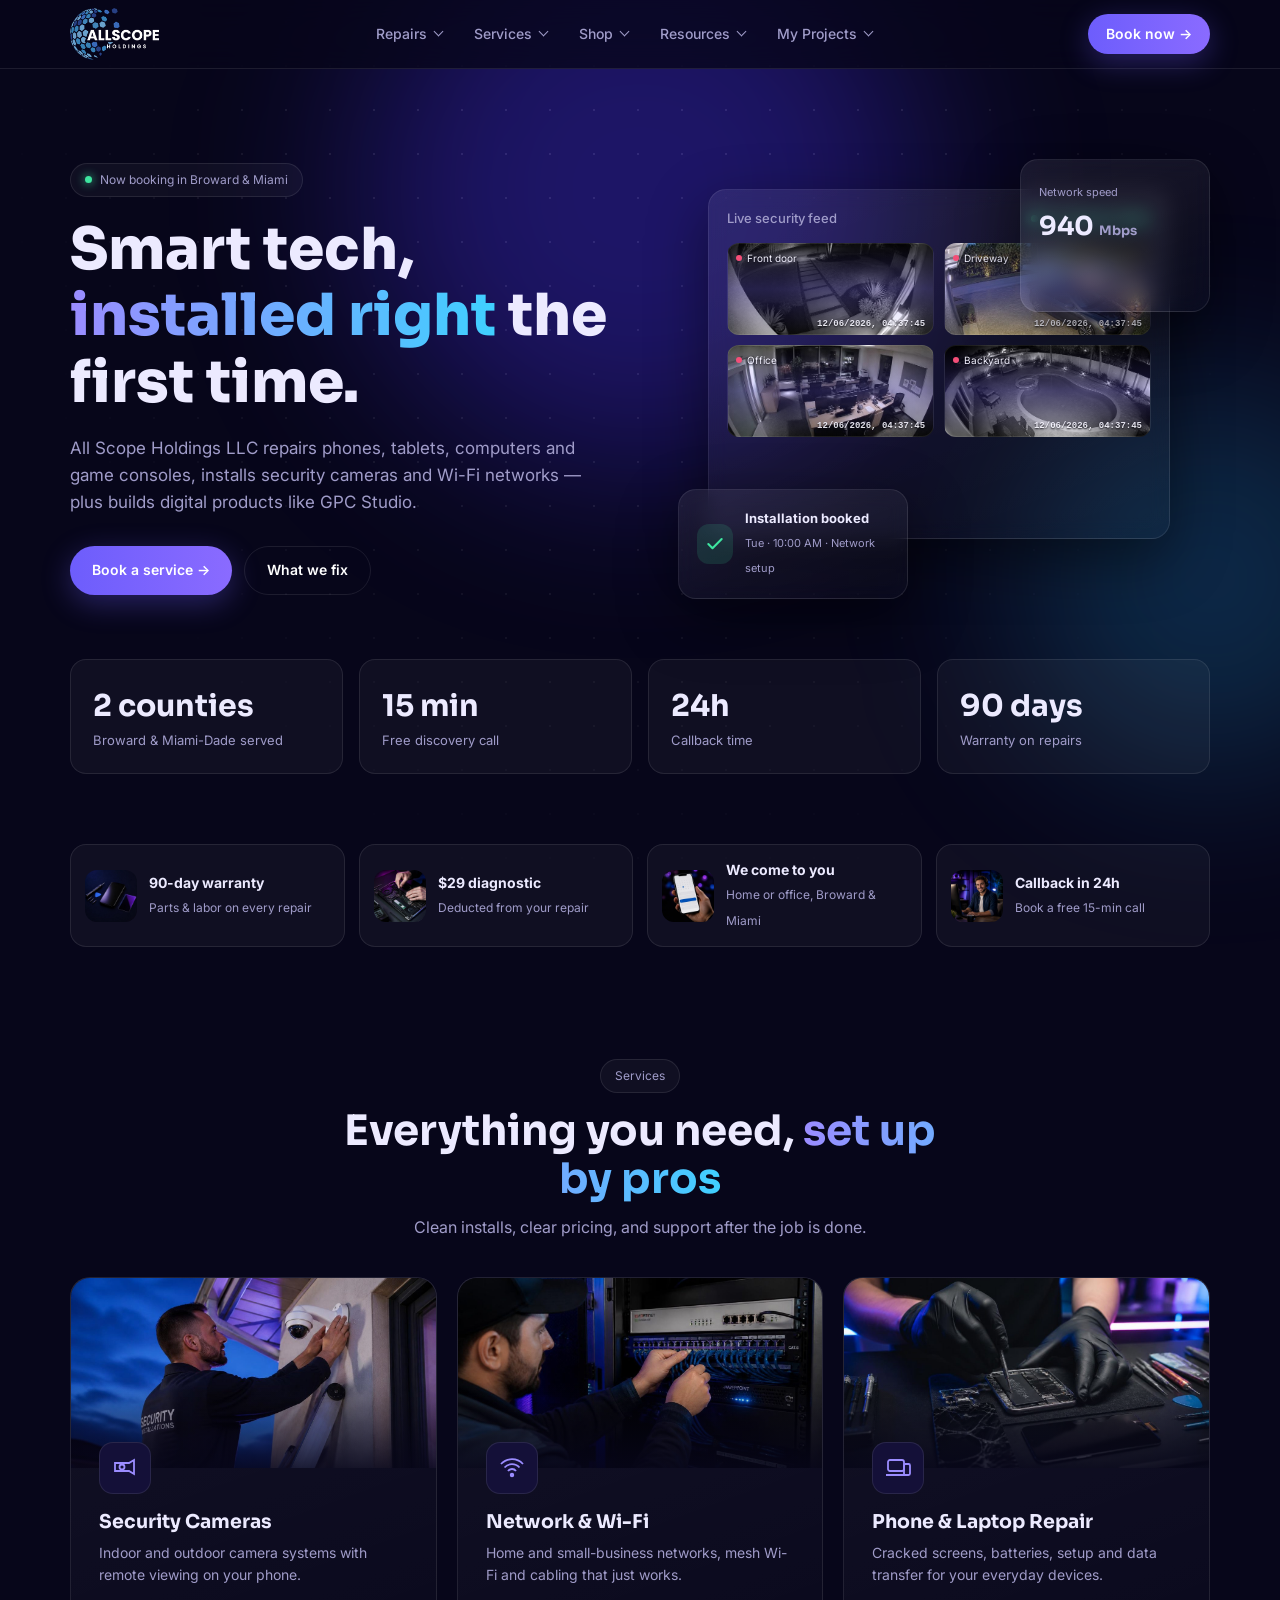
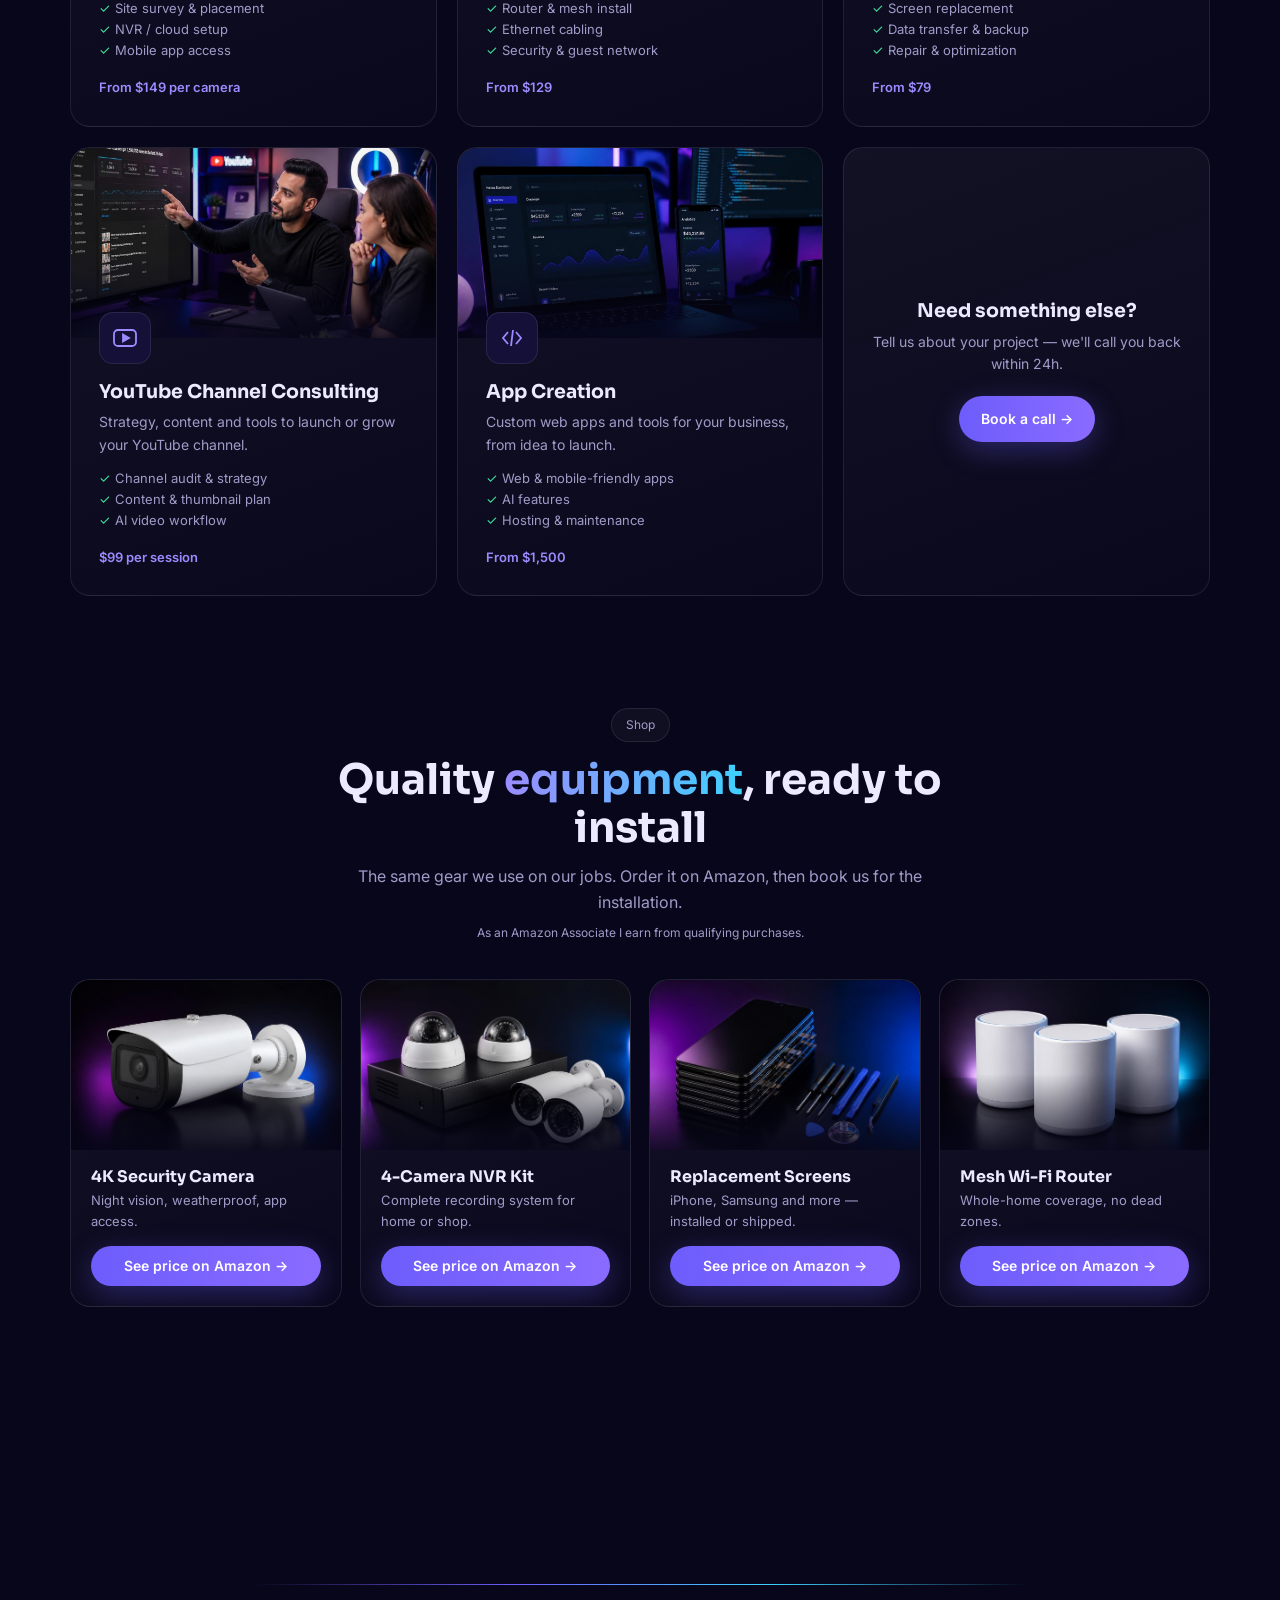
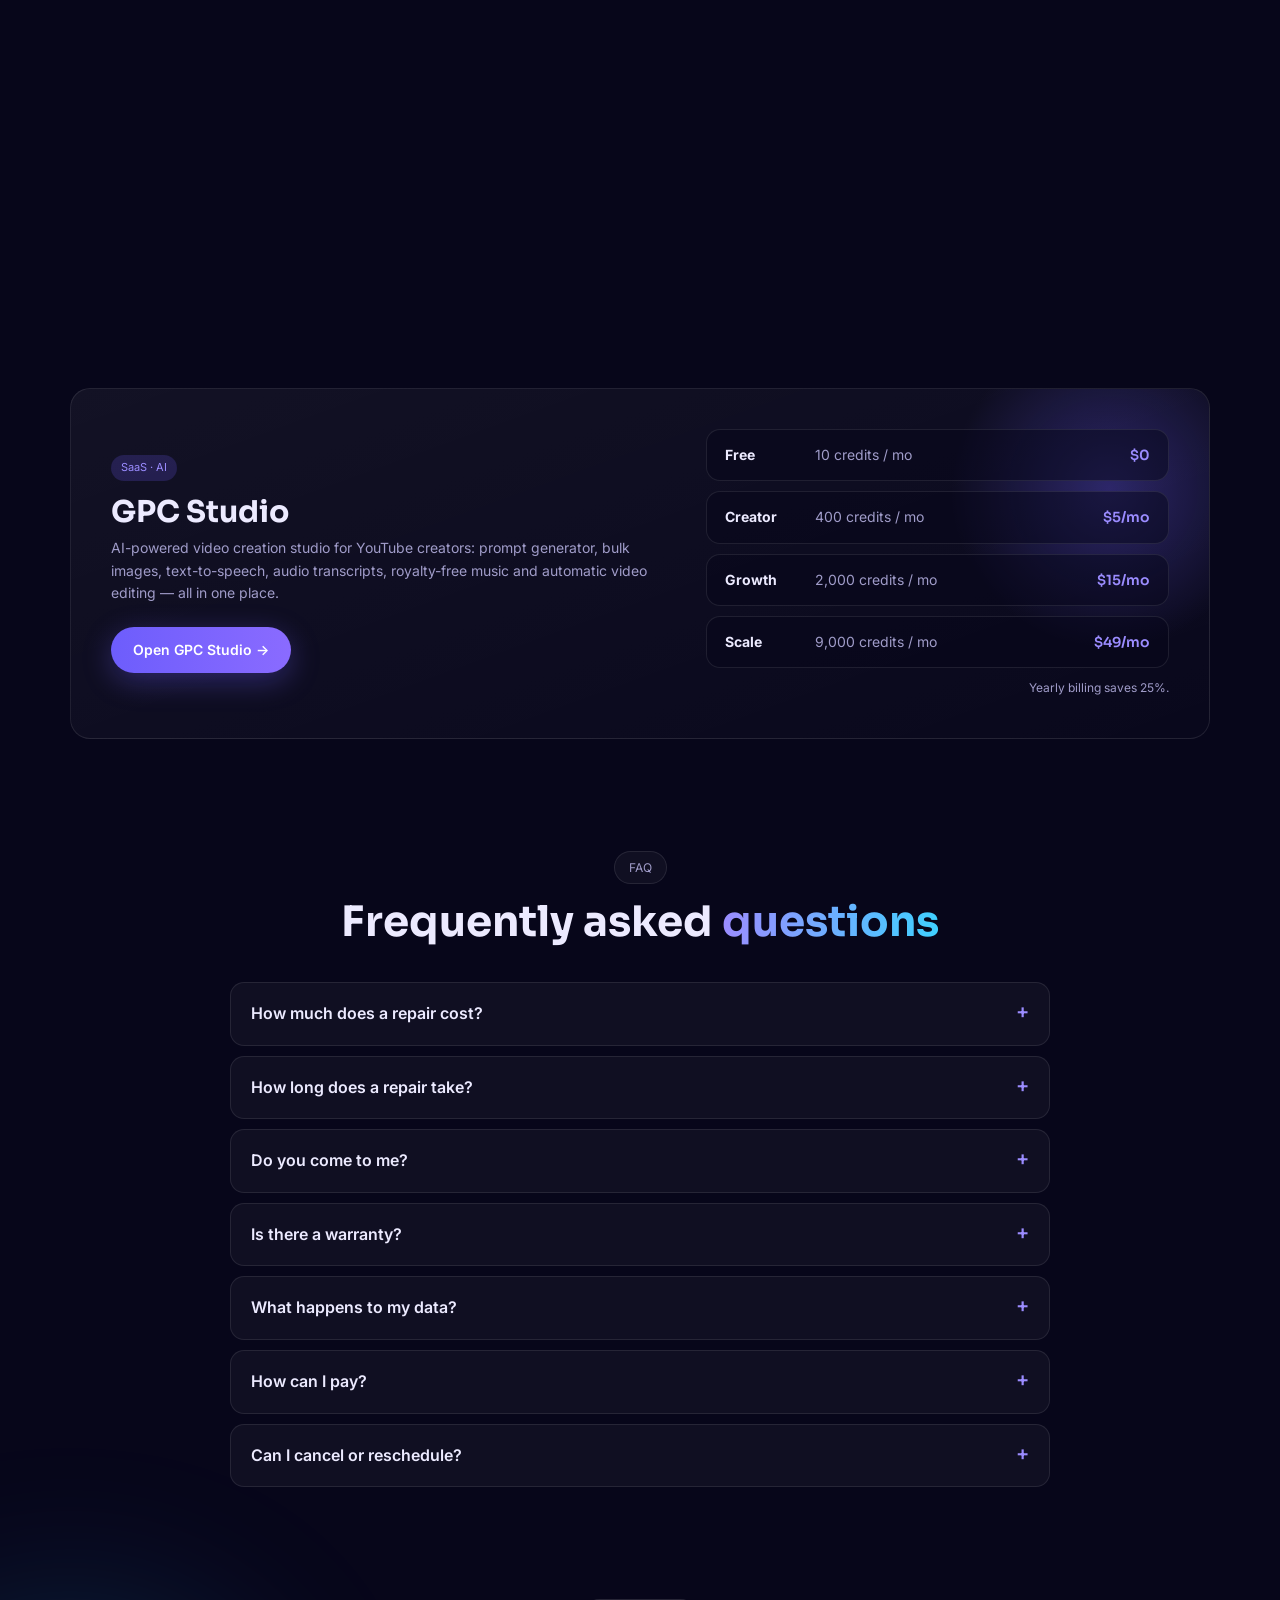
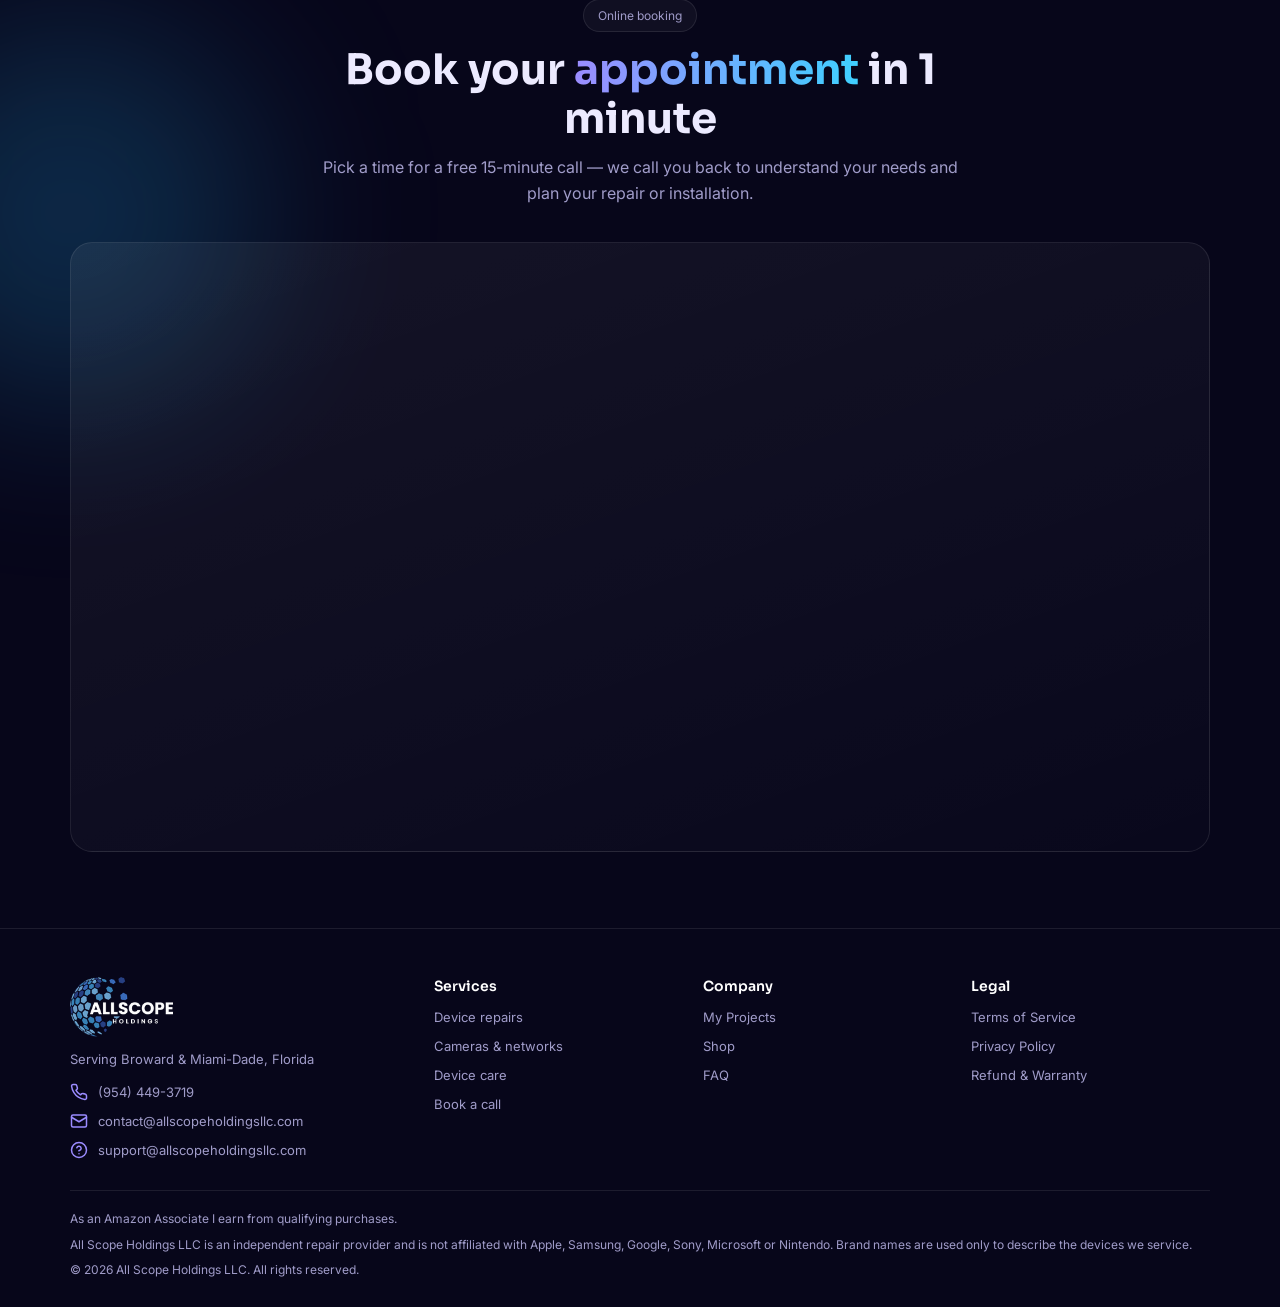
==== commit ec1c397d: "My Projects dropdown with GPC Studio dashboard preview linking to the app Co-Authored-By: Claude Opu" ====
--- a/index.html
+++ b/index.html
@@ -10,7 +10,7 @@
 <link rel="apple-touch-icon" href="/apple-touch-icon.png">
 <link rel="preconnect" href="https://fonts.googleapis.com">
 <link href="https://fonts.googleapis.com/css2?family=Sora:wght@400;600;700;800&family=Inter:wght@400;500;600&display=swap" rel="stylesheet">
-<link rel="stylesheet" href="/style.css?v=5">
+<link rel="stylesheet" href="/style.css?v=7">
 </head>
 <body>
 <div class="stars"></div>
@@ -134,7 +134,7 @@
 
 <div id="site-footer"></div>
 
-<script src="/site.js?v=5"></script>
+<script src="/site.js?v=7"></script>
 <script>
 // Cal.com inline booking (official embed snippet)
 (function (C, A, L) { let p = function (a, ar) { a.q.push(ar); }; let d = C.document; C.Cal = C.Cal || function () { let cal = C.Cal; let ar = arguments; if (!cal.loaded) { cal.ns = {}; cal.q = cal.q || []; d.head.appendChild(d.createElement("script")).src = A; cal.loaded = true; } if (ar[0] === L) { const api = function () { p(api, arguments); }; const namespace = ar[1]; api.q = api.q || []; if (typeof namespace === "string") { cal.ns[namespace] = cal.ns[namespace] || api; p(cal.ns[namespace], ar); p(cal, ["initNamespace", namespace]); } else p(cal, ar); return; } p(cal, ar); }; })(window, "https://app.cal.com/embed/embed.js", "init");
--- a/style.css
+++ b/style.css
@@ -258,3 +258,7 @@
   .foot-grid>div:last-child{grid-column:1/-1}
   .foot-grid>div:last-child ul{display:flex;flex-wrap:wrap;justify-content:center;gap:8px 18px}
 }
+.mega-grid.solo{grid-template-columns:minmax(0,600px)}
+.solo .mc .i{height:auto;aspect-ratio:16/10;background-position:top left}
+.solo .mc b{font-size:17px}
+@media (max-width:980px){.mega-grid.solo{grid-template-columns:1fr}}
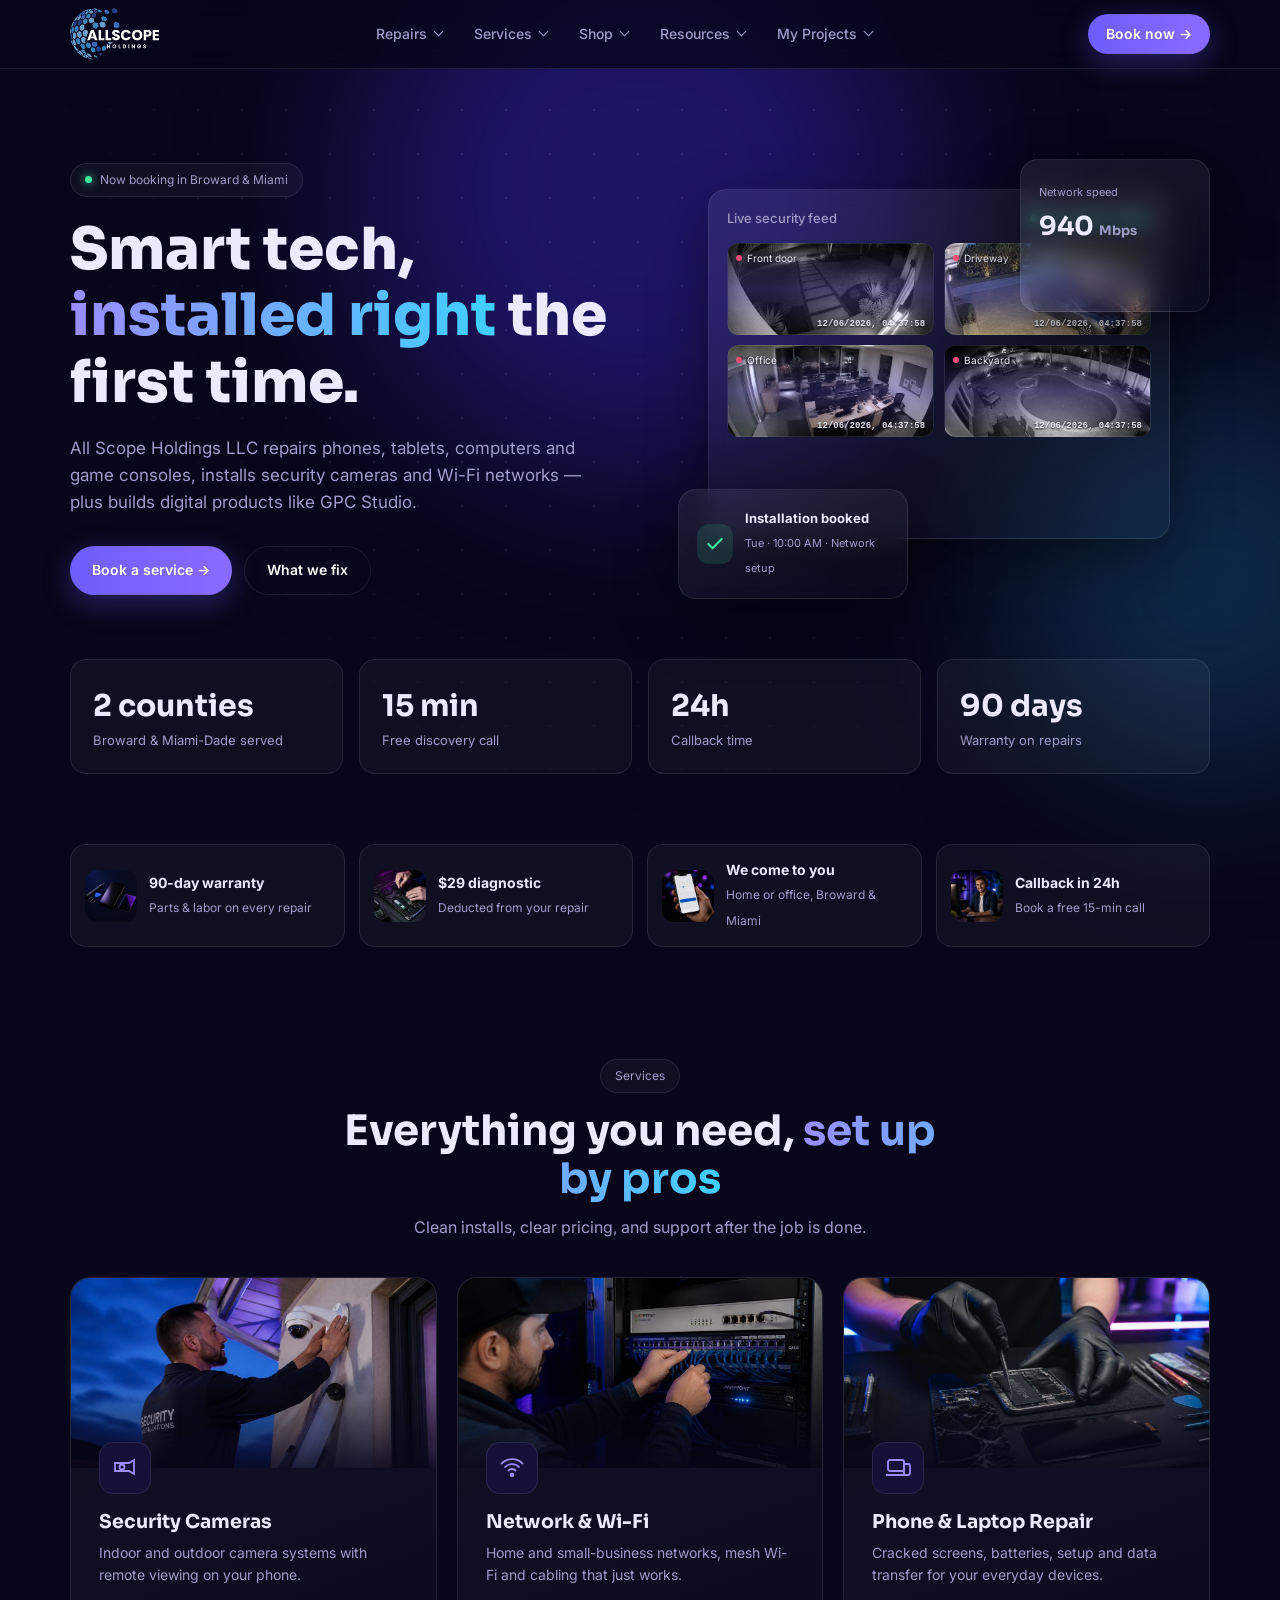
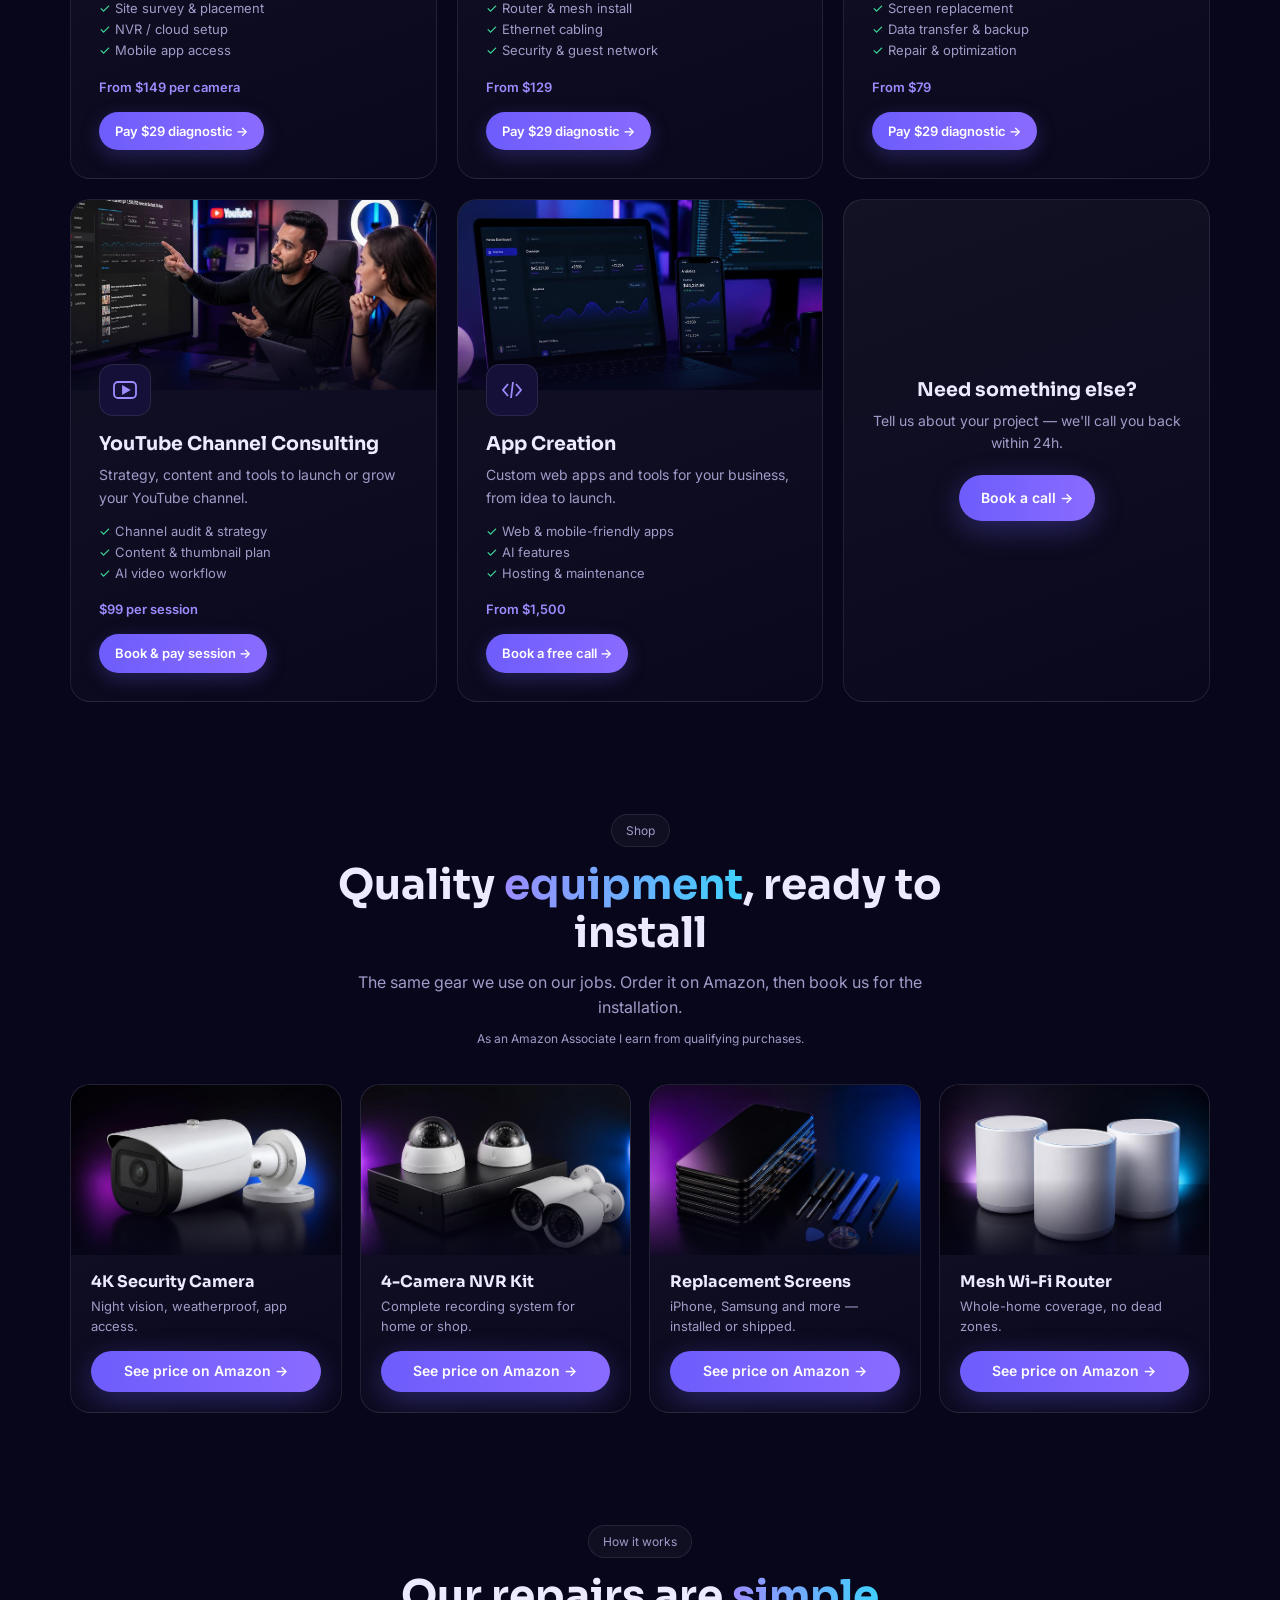
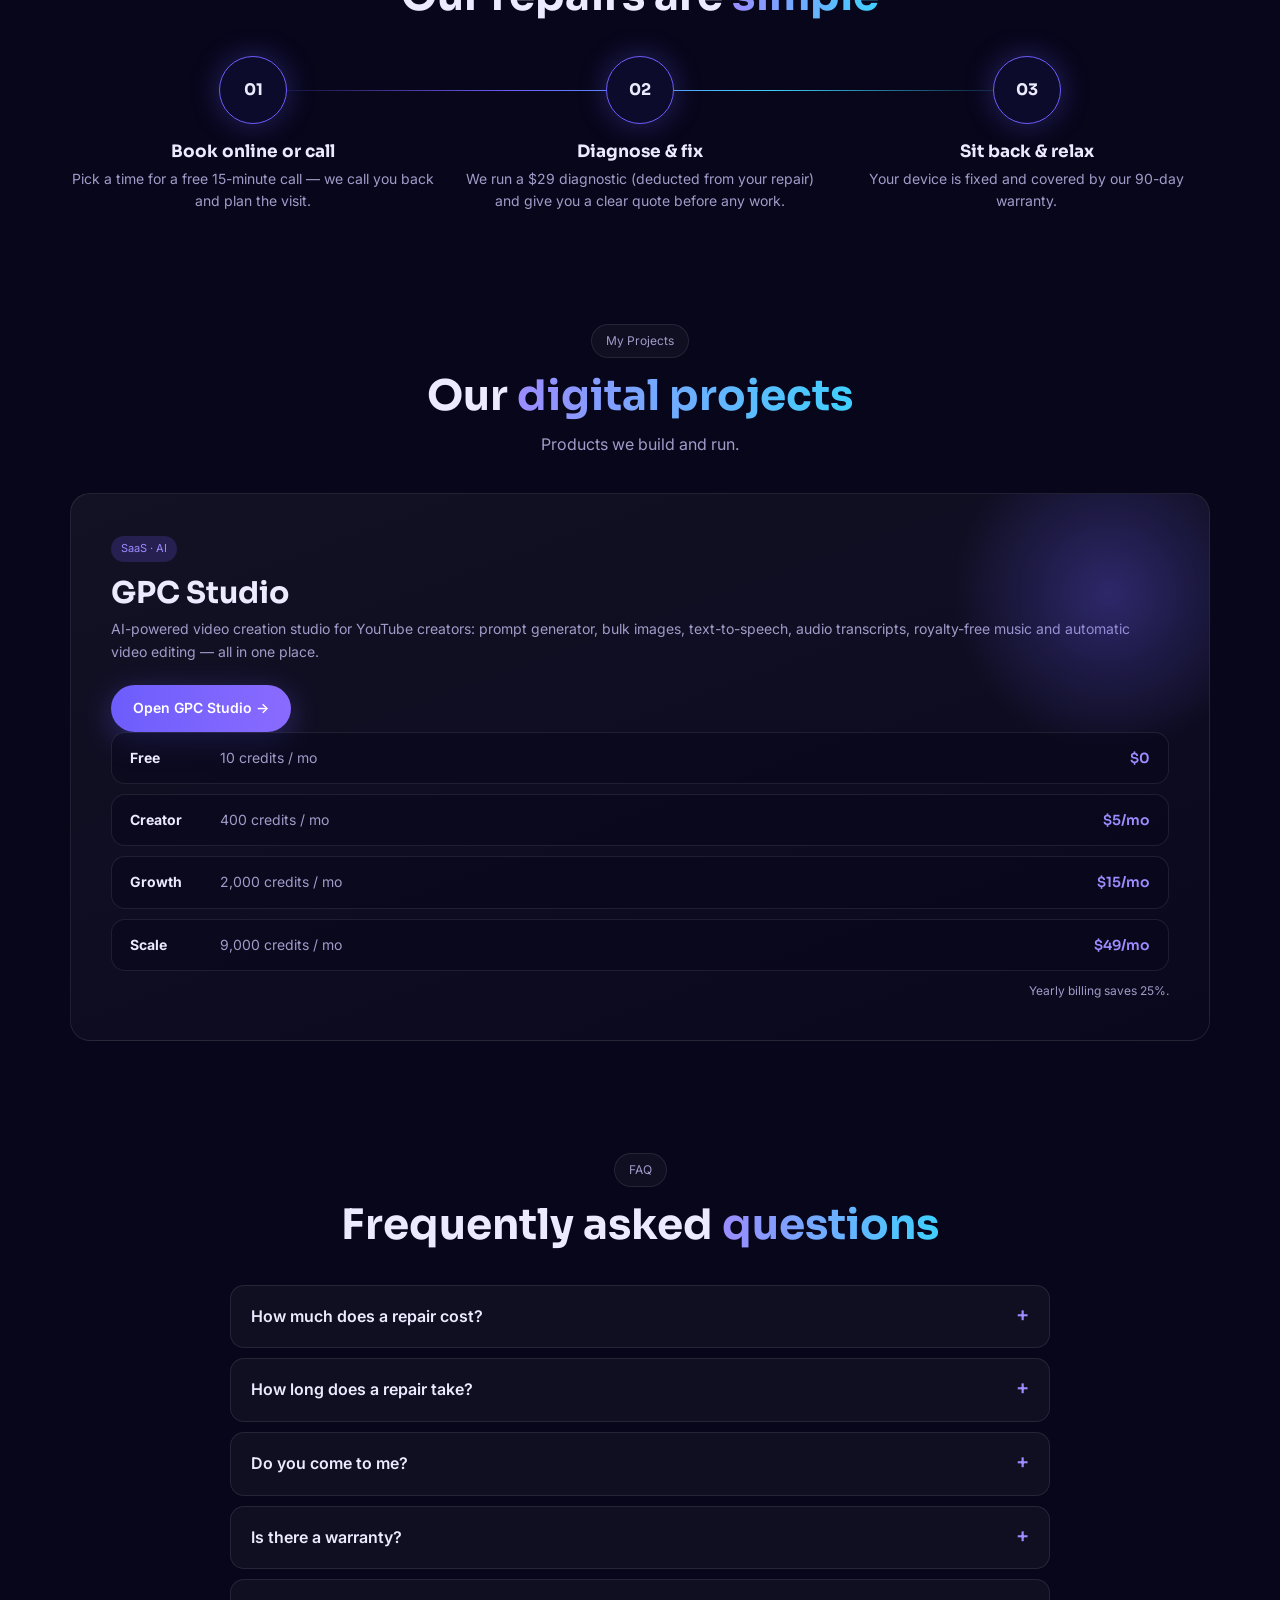
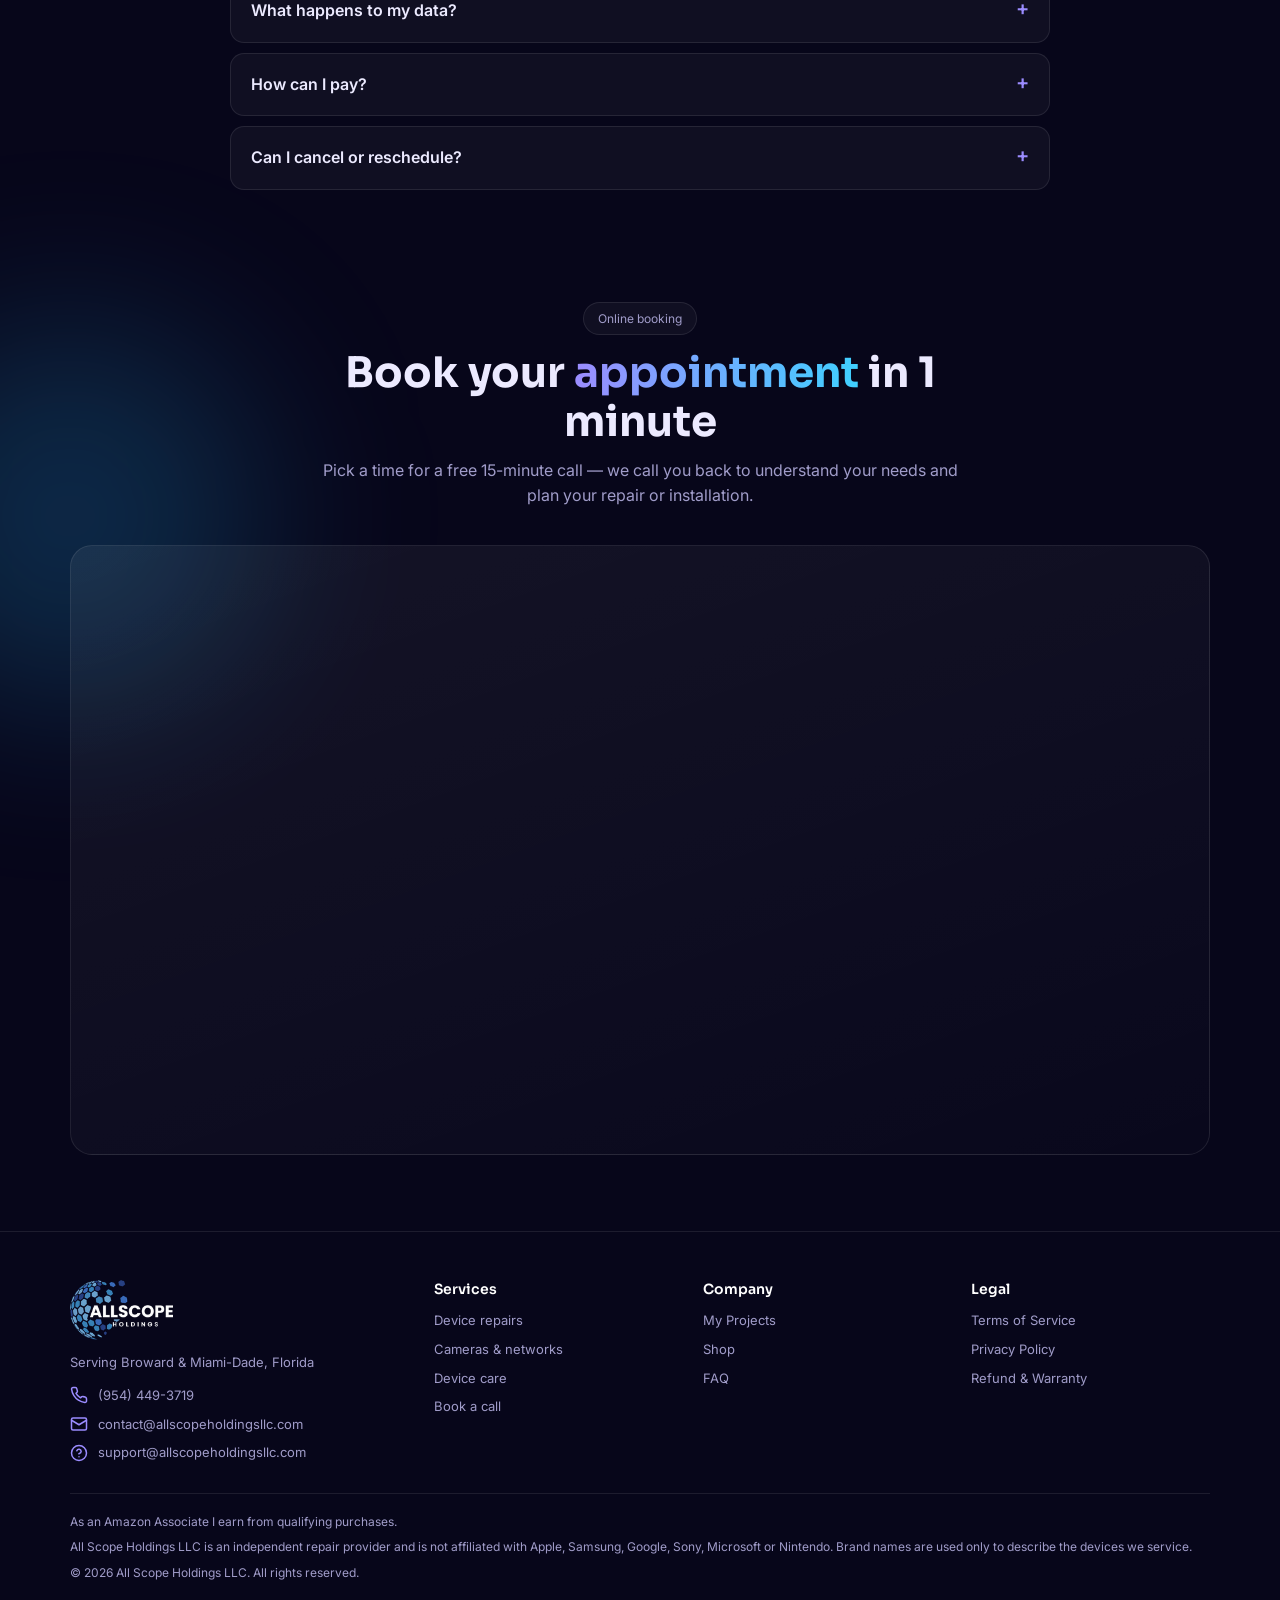
==== commit 950bc843: "Service and repair cards link to Stripe payment (diagnostic $29, YouTube session $99) Co-Authored-By" ====
--- a/index.html
+++ b/index.html
@@ -10,7 +10,7 @@
 <link rel="apple-touch-icon" href="/apple-touch-icon.png">
 <link rel="preconnect" href="https://fonts.googleapis.com">
 <link href="https://fonts.googleapis.com/css2?family=Sora:wght@400;600;700;800&family=Inter:wght@400;500;600&display=swap" rel="stylesheet">
-<link rel="stylesheet" href="/style.css?v=7">
+<link rel="stylesheet" href="/style.css?v=8">
 </head>
 <body>
 <div class="stars"></div>
@@ -54,11 +54,11 @@
   <div class="wrap">
     <div class="head rv"><span class="pill">Services</span><h2>Everything you need, <span class="grad">set up by pros</span></h2><p>Clean installs, clear pricing, and support after the job is done.</p></div>
     <div class="grid3">
-      <div class="card rv"><div class="ph" style="background-image:url(img/cameras.jpg)"></div><div class="ic"><svg width="26" height="26" fill="none" stroke="currentColor" stroke-width="1.8"><path d="M3 8h14l5-3v14l-5-3H3z"/><circle cx="10" cy="12" r="2.5"/></svg></div><h3>Security Cameras</h3><p>Indoor and outdoor camera systems with remote viewing on your phone.</p><ul><li>Site survey & placement</li><li>NVR / cloud setup</li><li>Mobile app access</li></ul><div class="price">From $149 per camera</div></div>
-      <div class="card rv"><div class="ph" style="background-image:url(img/network.jpg)"></div><div class="ic"><svg width="26" height="26" fill="none" stroke="currentColor" stroke-width="1.8"><path d="M2 9a15 15 0 0 1 22 0M5.5 12.5a10 10 0 0 1 15 0M9 16a5 5 0 0 1 8 0"/><circle cx="13" cy="20" r="1.3" fill="currentColor"/></svg></div><h3>Network & Wi-Fi</h3><p>Home and small-business networks, mesh Wi-Fi and cabling that just works.</p><ul><li>Router & mesh install</li><li>Ethernet cabling</li><li>Security & guest network</li></ul><div class="price">From $129</div></div>
-      <div class="card rv"><div class="ph" style="background-image:url(img/phone-repair.jpg)"></div><div class="ic"><svg width="26" height="26" fill="none" stroke="currentColor" stroke-width="1.8"><rect x="3" y="5" width="16" height="11" rx="2"/><path d="M1 20h20"/><rect x="19" y="9" width="6" height="11" rx="1.5"/></svg></div><h3>Phone & Laptop Repair</h3><p>Cracked screens, batteries, setup and data transfer for your everyday devices.</p><ul><li>Screen replacement</li><li>Data transfer & backup</li><li>Repair & optimization</li></ul><div class="price">From $79</div></div>
-      <div class="card rv"><div class="ph" style="background-image:url(img/youtube.jpg)"></div><div class="ic"><svg width="26" height="26" fill="none" stroke="currentColor" stroke-width="1.8"><rect x="2" y="5" width="22" height="16" rx="4"/><path d="M11 9.5v7l6-3.5z" fill="currentColor"/></svg></div><h3>YouTube Channel Consulting</h3><p>Strategy, content and tools to launch or grow your YouTube channel.</p><ul><li>Channel audit & strategy</li><li>Content & thumbnail plan</li><li>AI video workflow</li></ul><div class="price">$99 per session</div></div>
-      <div class="card rv"><div class="ph" style="background-image:url(img/app-dev.jpg)"></div><div class="ic"><svg width="26" height="26" fill="none" stroke="currentColor" stroke-width="1.8"><path d="M9 7l-5 6 5 6M17 7l5 6-5 6M14 5l-2 16"/></svg></div><h3>App Creation</h3><p>Custom web apps and tools for your business, from idea to launch.</p><ul><li>Web & mobile-friendly apps</li><li>AI features</li><li>Hosting & maintenance</li></ul><div class="price">From $1,500</div></div>
+      <a class="card rv" href="https://buy.stripe.com/aFa6oJ1ONgrw1dIcyk3ks00" target="_blank" rel="noopener"><div class="ph" style="background-image:url(img/cameras.jpg)"></div><div class="ic"><svg width="26" height="26" fill="none" stroke="currentColor" stroke-width="1.8"><path d="M3 8h14l5-3v14l-5-3H3z"/><circle cx="10" cy="12" r="2.5"/></svg></div><h3>Security Cameras</h3><p>Indoor and outdoor camera systems with remote viewing on your phone.</p><ul><li>Site survey & placement</li><li>NVR / cloud setup</li><li>Mobile app access</li></ul><div class="price">From $149 per camera</div><span class="go">Pay $29 diagnostic →</span></a>
+      <a class="card rv" href="https://buy.stripe.com/aFa6oJ1ONgrw1dIcyk3ks00" target="_blank" rel="noopener"><div class="ph" style="background-image:url(img/network.jpg)"></div><div class="ic"><svg width="26" height="26" fill="none" stroke="currentColor" stroke-width="1.8"><path d="M2 9a15 15 0 0 1 22 0M5.5 12.5a10 10 0 0 1 15 0M9 16a5 5 0 0 1 8 0"/><circle cx="13" cy="20" r="1.3" fill="currentColor"/></svg></div><h3>Network & Wi-Fi</h3><p>Home and small-business networks, mesh Wi-Fi and cabling that just works.</p><ul><li>Router & mesh install</li><li>Ethernet cabling</li><li>Security & guest network</li></ul><div class="price">From $129</div><span class="go">Pay $29 diagnostic →</span></a>
+      <a class="card rv" href="https://buy.stripe.com/aFa6oJ1ONgrw1dIcyk3ks00" target="_blank" rel="noopener"><div class="ph" style="background-image:url(img/phone-repair.jpg)"></div><div class="ic"><svg width="26" height="26" fill="none" stroke="currentColor" stroke-width="1.8"><rect x="3" y="5" width="16" height="11" rx="2"/><path d="M1 20h20"/><rect x="19" y="9" width="6" height="11" rx="1.5"/></svg></div><h3>Phone & Laptop Repair</h3><p>Cracked screens, batteries, setup and data transfer for your everyday devices.</p><ul><li>Screen replacement</li><li>Data transfer & backup</li><li>Repair & optimization</li></ul><div class="price">From $79</div><span class="go">Pay $29 diagnostic →</span></a>
+      <a class="card rv" href="https://buy.stripe.com/5kQ6oJ797cbgg8C7e03ks01" target="_blank" rel="noopener"><div class="ph" style="background-image:url(img/youtube.jpg)"></div><div class="ic"><svg width="26" height="26" fill="none" stroke="currentColor" stroke-width="1.8"><rect x="2" y="5" width="22" height="16" rx="4"/><path d="M11 9.5v7l6-3.5z" fill="currentColor"/></svg></div><h3>YouTube Channel Consulting</h3><p>Strategy, content and tools to launch or grow your YouTube channel.</p><ul><li>Channel audit & strategy</li><li>Content & thumbnail plan</li><li>AI video workflow</li></ul><div class="price">$99 per session</div><span class="go">Book & pay session →</span></a>
+      <a class="card rv" href="#booking"><div class="ph" style="background-image:url(img/app-dev.jpg)"></div><div class="ic"><svg width="26" height="26" fill="none" stroke="currentColor" stroke-width="1.8"><path d="M9 7l-5 6 5 6M17 7l5 6-5 6M14 5l-2 16"/></svg></div><h3>App Creation</h3><p>Custom web apps and tools for your business, from idea to launch.</p><ul><li>Web & mobile-friendly apps</li><li>AI features</li><li>Hosting & maintenance</li></ul><div class="price">From $1,500</div><span class="go">Book a free call →</span></a>
       <div class="card rv" style="display:flex;flex-direction:column;justify-content:center;text-align:center"><h3>Need something else?</h3><p>Tell us about your project — we'll call you back within 24h.</p><div style="margin-top:20px"><a class="btn" href="#booking">Book a call →</a></div></div>
     </div>
   </div>
@@ -134,7 +134,7 @@
 
 <div id="site-footer"></div>
 
-<script src="/site.js?v=7"></script>
+<script src="/site.js?v=8"></script>
 <script>
 // Cal.com inline booking (official embed snippet)
 (function (C, A, L) { let p = function (a, ar) { a.q.push(ar); }; let d = C.document; C.Cal = C.Cal || function () { let cal = C.Cal; let ar = arguments; if (!cal.loaded) { cal.ns = {}; cal.q = cal.q || []; d.head.appendChild(d.createElement("script")).src = A; cal.loaded = true; } if (ar[0] === L) { const api = function () { p(api, arguments); }; const namespace = ar[1]; api.q = api.q || []; if (typeof namespace === "string") { cal.ns[namespace] = cal.ns[namespace] || api; p(cal.ns[namespace], ar); p(cal, ["initNamespace", namespace]); } else p(cal, ar); return; } p(cal, ar); }; })(window, "https://app.cal.com/embed/embed.js", "init");
--- a/style.css
+++ b/style.css
@@ -262,3 +262,6 @@
 .solo .mc .i{height:auto;aspect-ratio:16/10;background-position:top left}
 .solo .mc b{font-size:17px}
 @media (max-width:980px){.mega-grid.solo{grid-template-columns:1fr}}
+a.card{display:block;color:inherit}
+.card .go{display:inline-flex;margin-top:14px;font-size:13px;font-weight:600;color:#fff;padding:9px 16px;border-radius:999px;background:linear-gradient(90deg,var(--p1),#8a6bff);box-shadow:0 6px 20px #6d5dfc44}
+.card .price+.go{margin-left:0}
